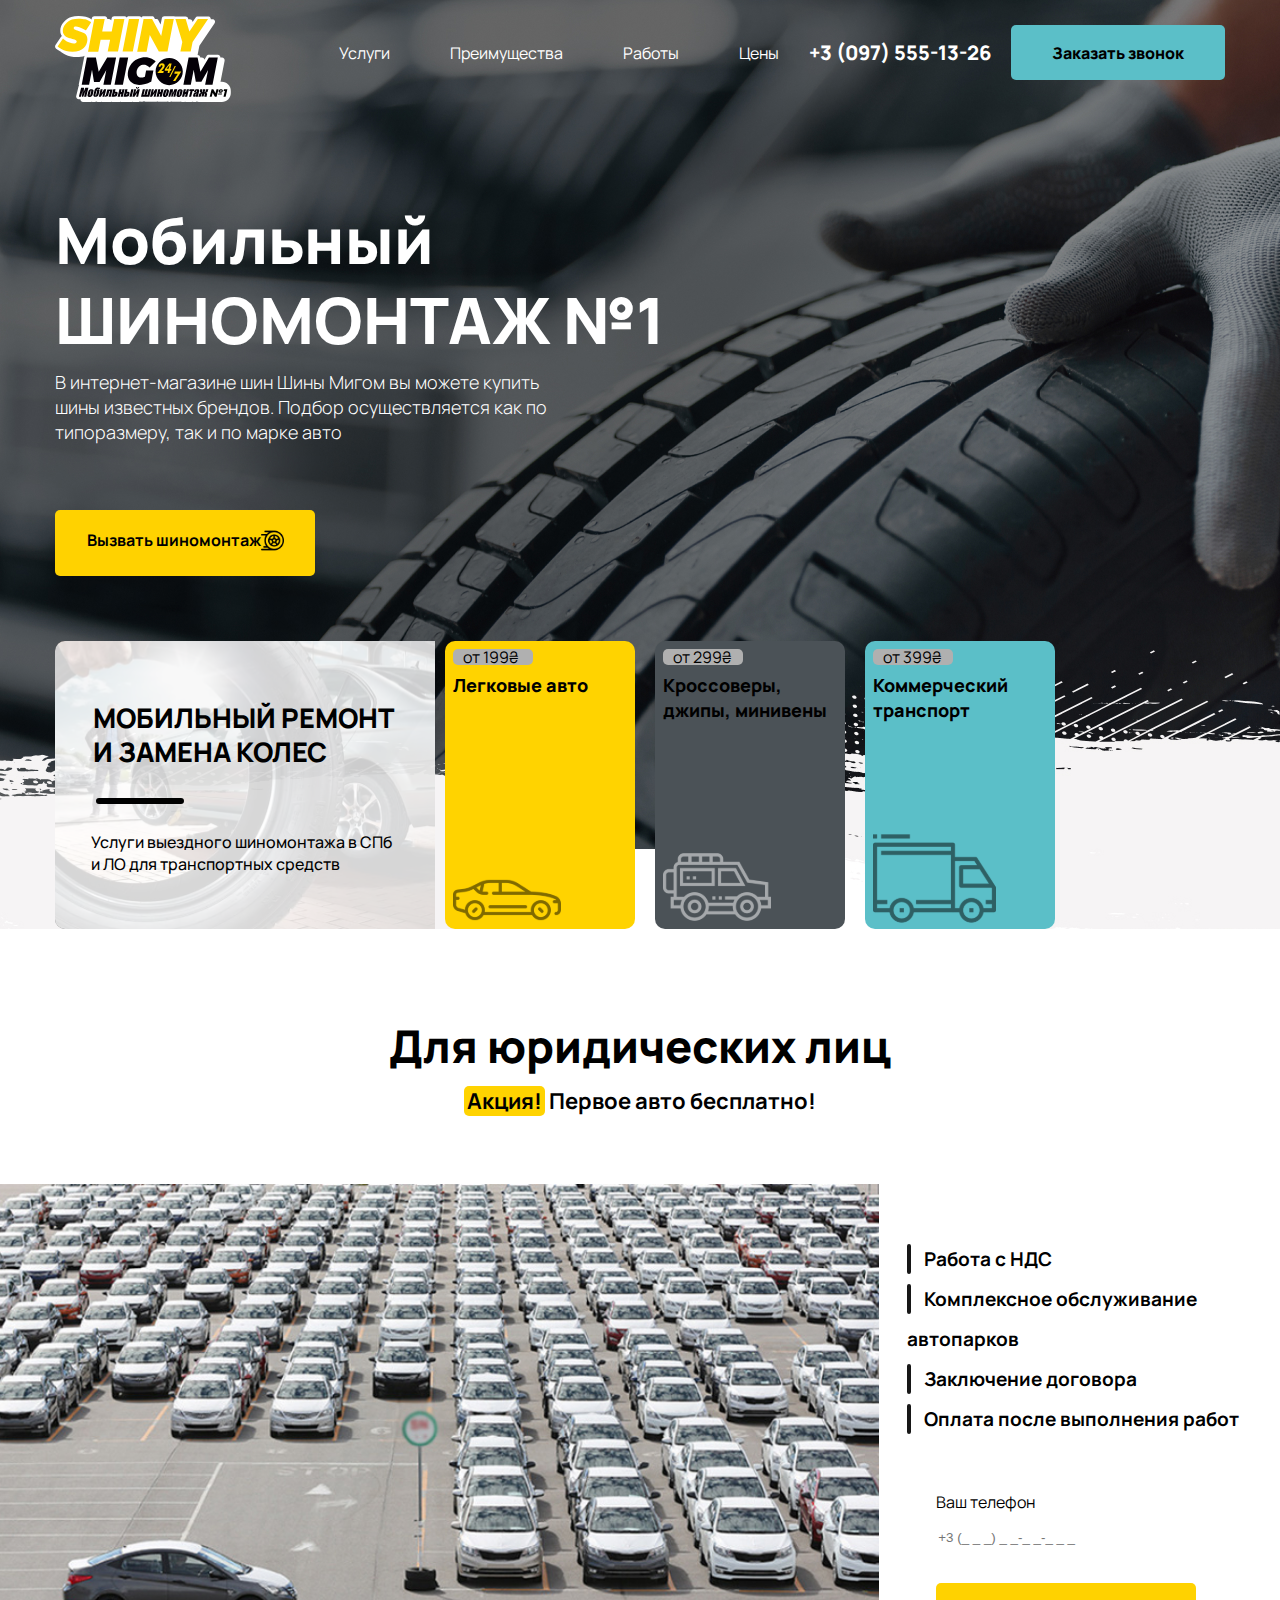
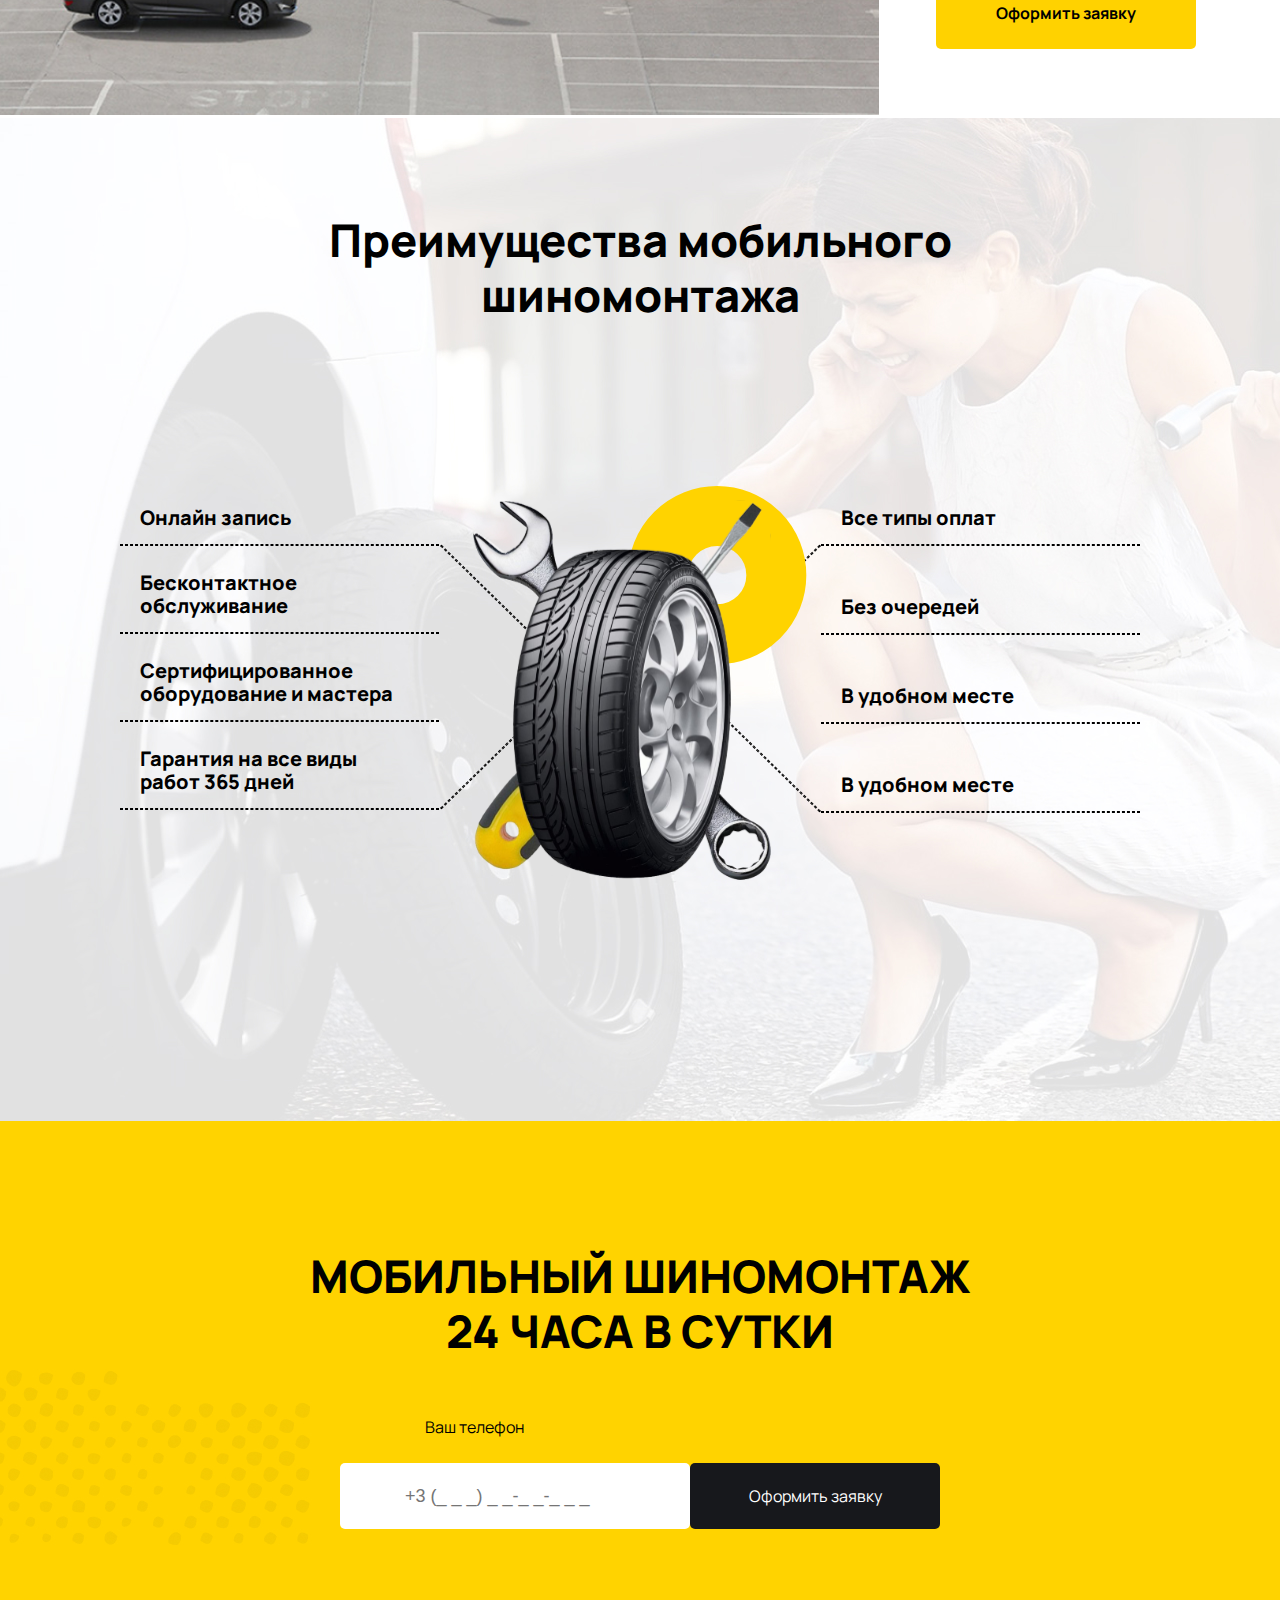
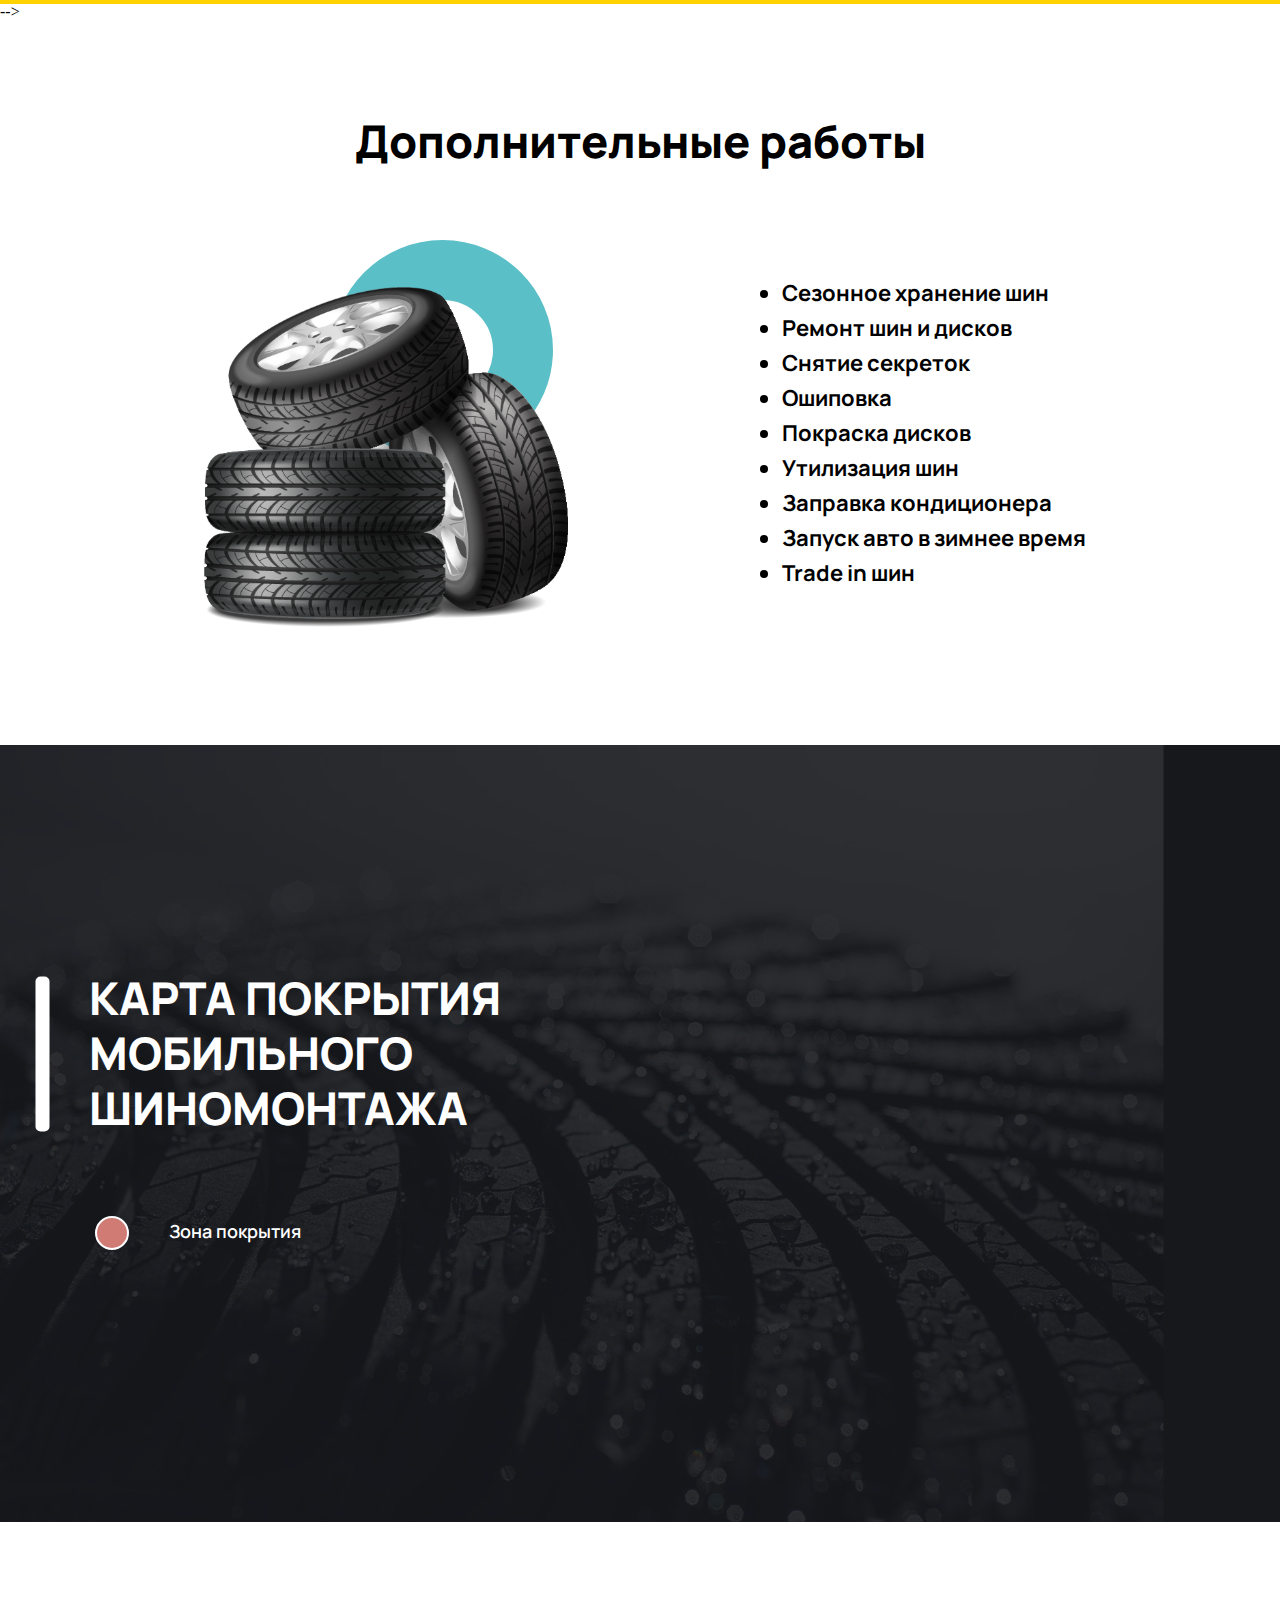
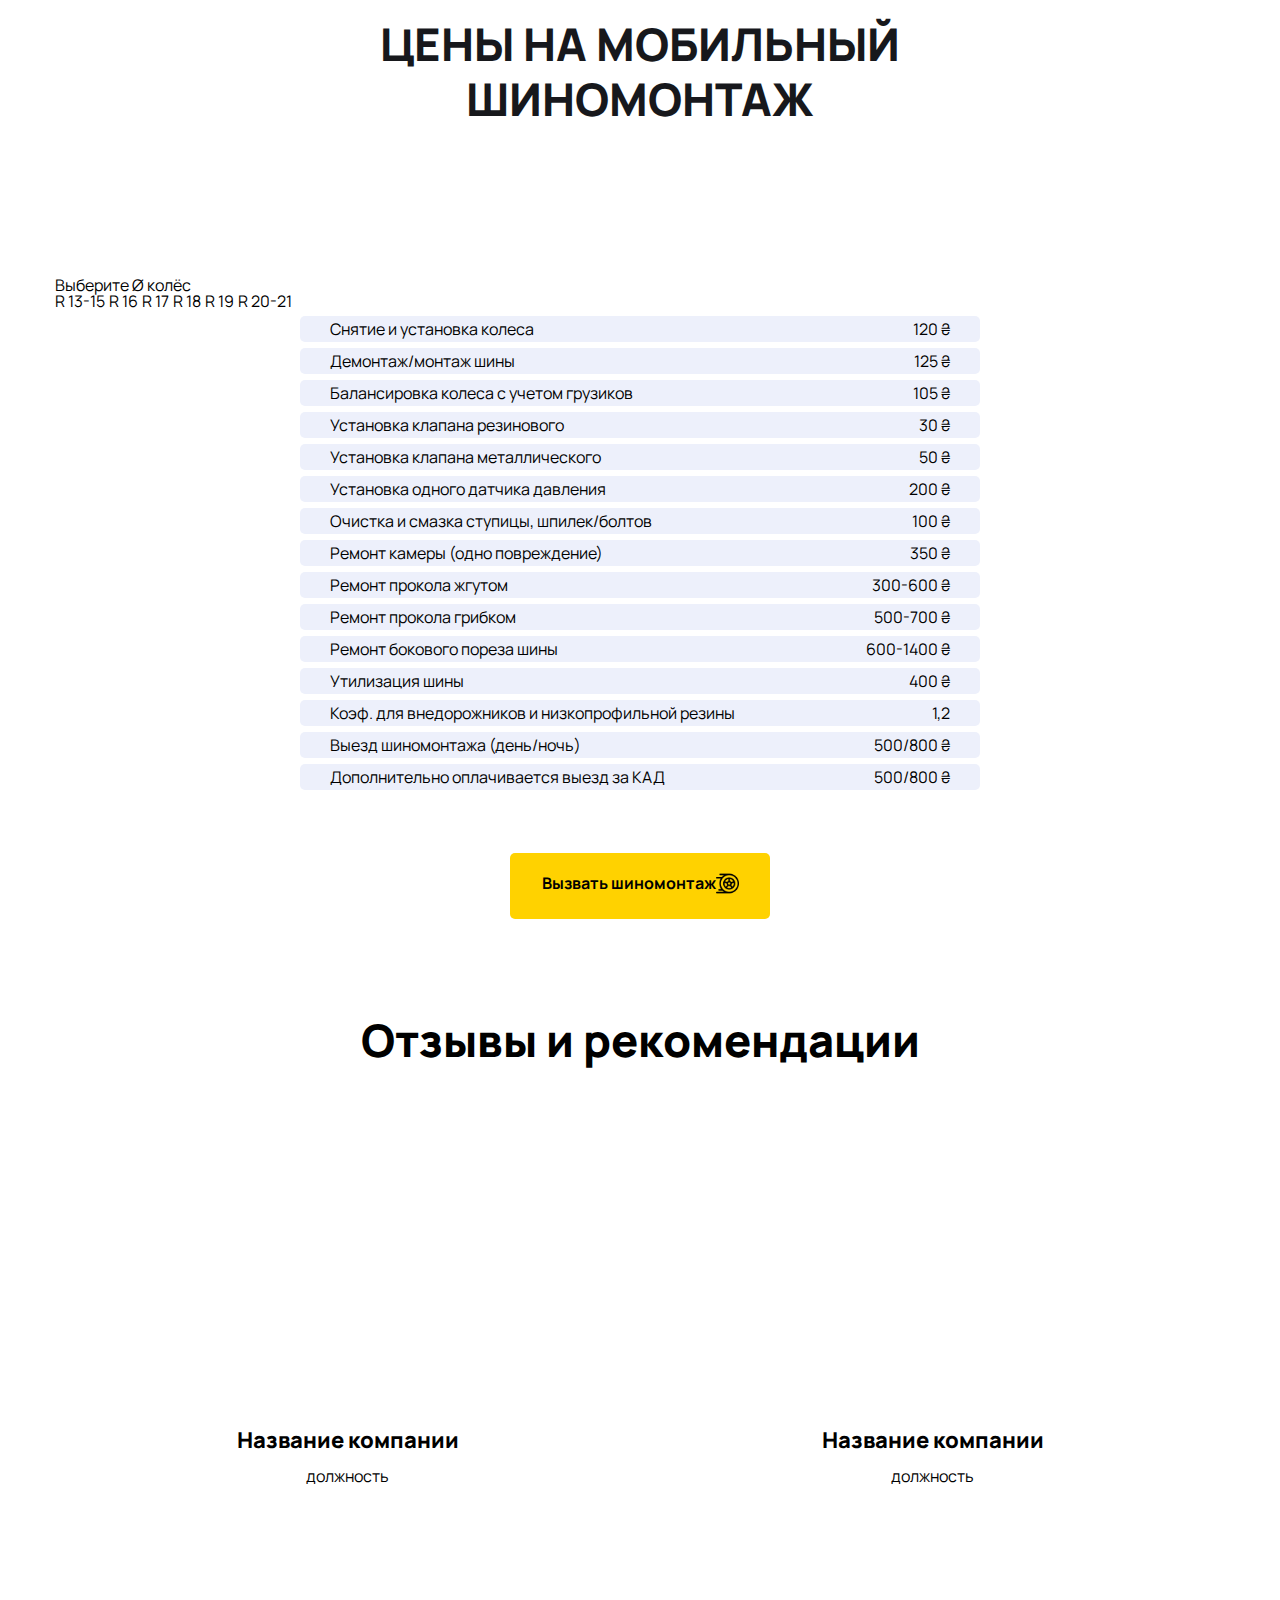
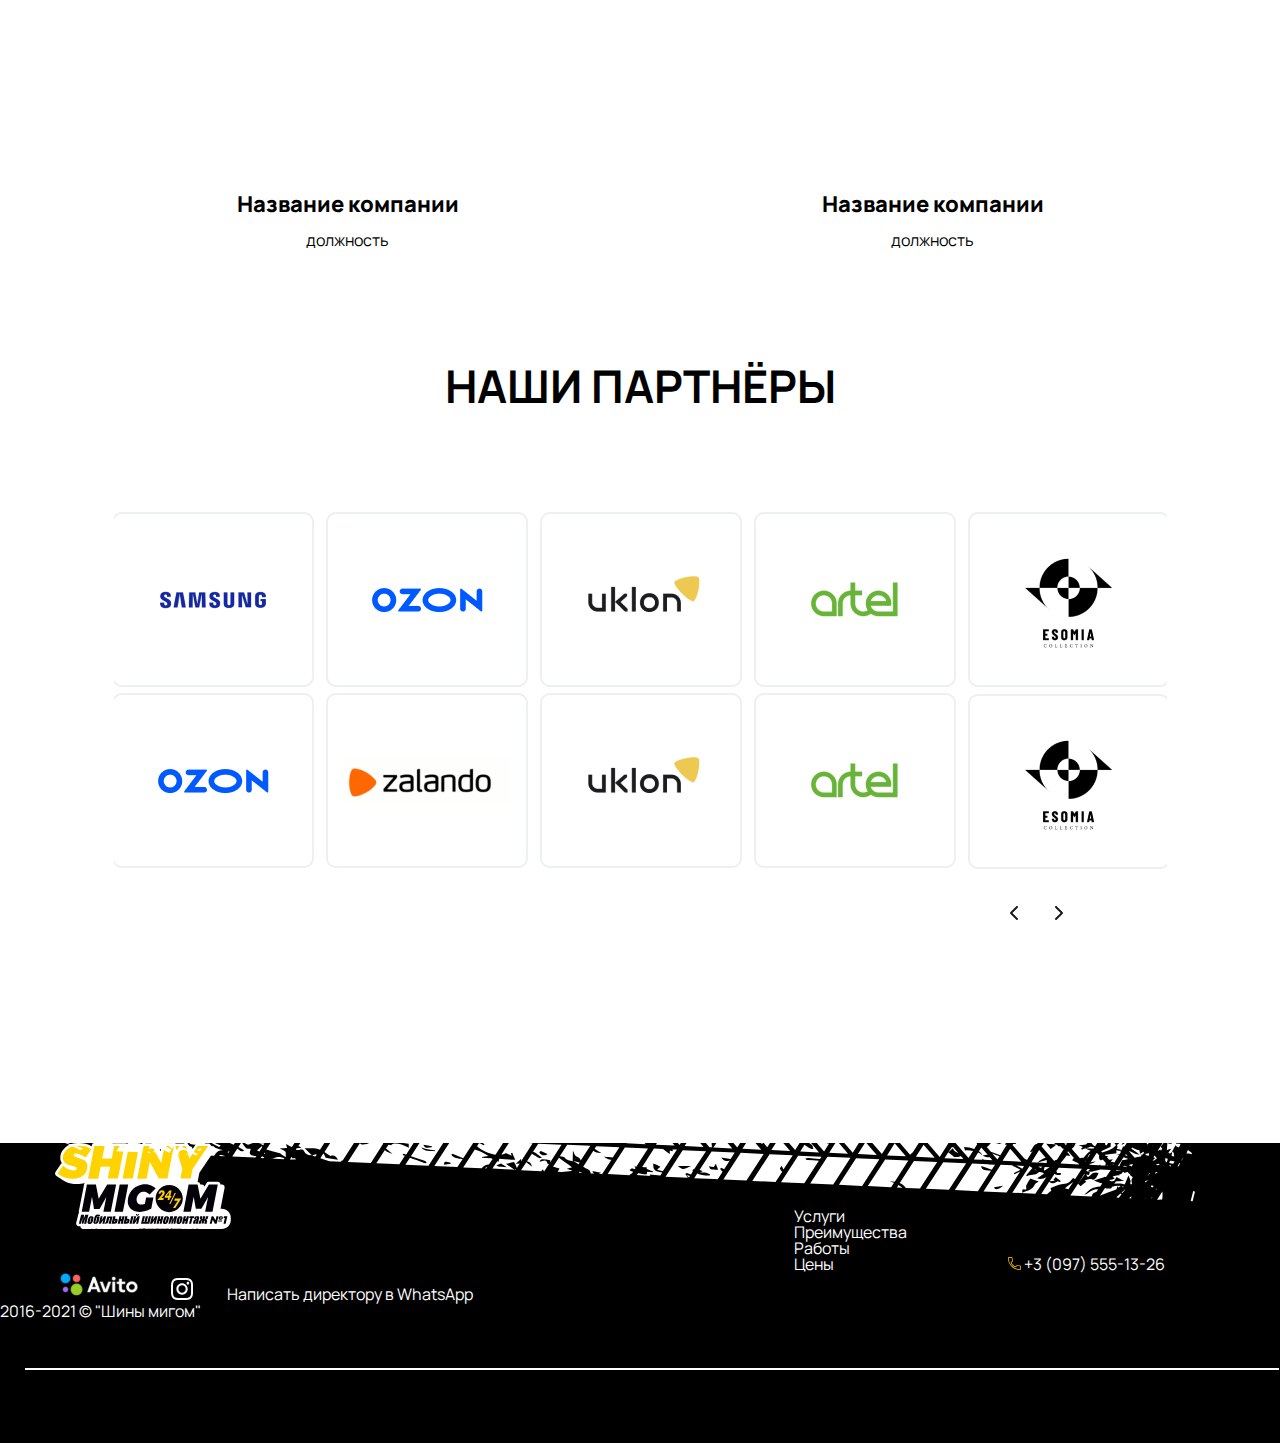
==== index.html @ b494c1ad "some" ====
<!DOCTYPE html>
<html lang="en">

<head>
    <meta charset="UTF-8">
    <meta http-equiv="X-UA-Compatible" content="IE=edge">
    <meta name="viewport" content="width=device-width, initial-scale=1.0">
    <title>Document</title>
    <link rel="preconnect" href="https://fonts.googleapis.com">
    <link rel="preconnect" href="https://fonts.gstatic.com" crossorigin>
    <link href="https://fonts.googleapis.com/css2?family=Manrope:wght@300;700;800&display=swap" rel="stylesheet">
    <link rel="stylesheet" href="css/reset.css">
    <link rel="stylesheet" href="css/slick.css">
    <link rel="stylesheet" href="css/jquery.fancybox.css">
    <link rel="stylesheet" href="css/style.css">
</head>

<body>

    <header class="header">
        <div class="container ">
            <div class="header__menu">
                <div class="header__inner">
                    <a href="" class="logo__img"><img src="images/logo.svg" alt=""></a>
                    <nav class="menu">
                        <div class="burger">
                        </div>
                        <div class="menu__list-link">
                            <ul class="menu__list">
                                <li class="menu__item"><a href="id-1" class="menu__link">Услуги</a></li>
                                <li class="menu__item"><a href="id-2" class="menu__link">Преимущества</a></li>
                                <li class="menu__item"><a href="id-3" class="menu__link">Работы</a></li>
                                <li class="menu__item"><a href="id-4" class="menu__link">Цены</a></li>
                            </ul>
                            <a class="header__phone" href="tel:30975551326">+3 (097) 555-13-26</a>
                            <button class="call open__popup">Заказать звонок</button>
                        </div>
                    </nav>
                </div>
            </div>
        </div>

        <div class="top">
            <div class="container">
                <div class="top__heading">
                    <div class="top__content">
                        <h1 class="top__title">Мобильный <br> ШИНОМОНТАЖ №1</h1>
                        <p class="top__text">В интернет-магазине шин Шины Мигом вы можете купить шины известных брендов. Подбор осуществляется как по типоразмеру, так и по марке авто</p>
                        <button class="top__call open__popup">
                            <p class="top__call-text">Вызвать шиномонтаж</p> <img class="top__call-img"
                                src="images/whell.svg" alt="">
                        </button>
                    </div>
                </div>
                <div class="top__bottom">
                    <div class="top__items">
                        <div class="top__repair">
                            <h1 class="top__repair-big-text">
                                МОБИЛЬНЫЙ РЕМОНТ И ЗАМЕНА КОЛЕС
                            </h1>
                            <p class="top__repair-border"></p>
                            <p class="top__repair-text">Услуги выездного шиномонтажа в СПб и ЛО для транспортных средств
                            </p>
                        </div>
                        <div class="top__item sedan">
                            <p class="top__item-price">от 199₴</p>
                            <p class="top__item-text">Легковые авто</p>
                            <img src="images/sedan.svg" alt="" class="top__item-img sedan__img">
                        </div>
                        <div class="top__item jeep">
                            <p class="top__item-price">от 299₴</p>
                            <p class="top__item-text">Кроссоверы, джипы, минивены</p>
                            <img src="images/jeep.svg" alt="" class="top__item-img jeep__img">
                        </div>
                        <div class="top__item">
                            <p class="top__item-price">от 399₴</p>
                            <p class="top__item-text">Коммерческий транспорт</p>
                            <img src="images/truck.svg" alt="" class="top__item-img">
                        </div>
                    </div>
                </div>
            </div>
        </div>
    </header>

    <section class="entities">
        <div class="entities__title">
            <h2 class="entities__title-item">Для юридических лиц</h2>
            <p class="entities__title-text"><span class="entities__yellow-text">Акция!</span> Первое авто бесплатно!
            </p>
        </div>
        <div class="entities__inner">
            <div class="entities__inner-images">
                <img class="entities__inner-img" src="images/cars.jpg" alt="">
            </div>
            <div class="entities__inner-item">
                <ul class="entities__inner-list">
                    <li class="entities__inner-list-text"><span class="entities__inner-dicor"></span>Работа с НДС</li>
                    <li class="entities__inner-list-text"><span class="entities__inner-dicor"></span>Комплексное обслуживание автопарков</li>
                    <li class="entities__inner-list-text"><span class="entities__inner-dicor"></span>Заключение договора
                    </li>
                    <li class="entities__inner-list-text"><span class="entities__inner-dicor"></span>Оплата после выполнения работ</li>
                </ul>
                <div class="entities__inner-send-phone">
                    <p class="entities__inner-text">Ваш телефон</p>
                    <input id="phone" type="tel" name="phone" placeholder="+3 (_ _ _) _ _-_ _-_ _ _">
                </div>
                <button class="top__call send open__popup">
                    <p class="top__call-text">Оформить заявку</p>
                </button>
            </div>
        </div>
    </section>

    <section class="benefits">
        <div class="container">
            <div class="benefits__inner">
                <h1 class="benefits__title">Преимущества мобильного <br> шиномонтажа</h1>
                <div class="benefits__list">
                    <ul class="benefits__list-item">
                        <li class="benefits__list-text-left">Онлайн запись
                            <p class="benefits__line"></p>
                        </li>
                        <p class="line__45deg"></p>
                        <li class="benefits__list-text-left">Бесконтактное <br> обслуживание
                            <p class="benefits__line">
                            </p>
                        </li>
                        <li class="benefits__list-text-left">Сертифицированное <br> оборудование и мастера
                            <p class="benefits__line"></p>
                        </li>
                        <li class="benefits__list-text-left">Гарантия на все виды <br> работ 365 дней
                            <p class="benefits__line"></p>
                        </li>
                        <p class="line__-45deg"></p>
                    </ul>
                    <div class="benefits__images">
                        <img class="benefits__img" src="images/keys.svg" alt="">
                    </div>
                    <ul class="benefits__list-items">
                        <li class="benefits__list-text">Все типы оплат
                            <p class="benefits__line"></p>
                        </li>
                        <p class="line__-45deg-ridth"></p>
                        <li class="benefits__list-text">Без очередей
                            <p class="benefits__line"></p>
                        </li>
                        <li class="benefits__list-text"> В удобном месте
                            <p class="benefits__line"></p>
                        </li>
                        <p class="line__45deg-ridth"></p>
                        <li class="benefits__list-text">В удобном месте
                            <p class="benefits__line"></p>
                        </li>
                    </ul>
                </div>
            </div>
        </div>
    </section>


    <section class="call__24hr">
        <div class="container">
            <div class="call__24hr-inner">
                <h1 class="call__24hr-title">
                    МОБИЛЬНЫЙ ШИНОМОНТАЖ <br> 24 ЧАСА В СУТКИ
                </h1>
                <div class="call__24hr-button">
                    <div class="call__24hr-phone">
                        <p class="call__24hr-text">Ваш телефон</p>
                        <input id="phone" class="phone" type="tel" name="phone" placeholder="+3 (_ _ _) _ _-_ _-_ _ _">
                    </div>
                    <button class="call__24hr-send open__popup">Оформить заявку</button>
                </div>
            </div>
        </div>
    </section> -->

    <div class="popup__bg">
        <div class="popup">
            <img class="close__popup" src="images/close-popup.svg" alt="icon">
            <p class="text__popup">МОБИЛЬНЫЙ ШИНОМОНТАЖ 24 ЧАСА В СУТКИ</p>
            <p class="your__phone">Ваш телефон</p>
            <input id="phone" class="phone phone__popup" type="tel" name="phone" placeholder="  +3 (_ _ _) _ _-_ _-_ _ _">
            <button class="call__popup close__popup">Оформить заявку</button>
        </div>
    </div>
    <section class="additionally">
        <div class="container">
            <h1 class="additionally__title">Дополнительные работы</h1>
            <div class="additionally__inner">
                <img class="additionally__img" src="images/additionally.svg" alt="">
                <ul class="additionally__list">
                    <li class="additionally__text">Сезонное хранение шин</li>
                    <li class="additionally__text">Ремонт шин и дисков</li>
                    <li class="additionally__text">Снятие секреток</li>
                    <li class="additionally__text">Ошиповка</li>
                    <li class="additionally__text">Покраска дисков</li>
                    <li class="additionally__text">Утилизация шин</li>
                    <li class="additionally__text">Заправка кондиционера</li>
                    <li class="additionally__text">Запуск авто в зимнее время</li>
                    <li class="additionally__text">Trade in шин</li>
                </ul>
            </div>
        </div>
    </section>

    <section class="map">
        <div class="container">
            <div class="map__inner">
                <div class="map__items">
                    <div class="map__item">
                        <p class="map__line"></p>
                        <h1 class="map__title">
                            Карта покрытия <br> мобильного <br> шиномонтажа
                        </h1>
                    </div>
                    <div class="map__point-text">
                        <p class="map__point"></p>
                        <p class="map__text">Зона покрытия</p>
                    </div>
                </div>
                <div class="footer__map">
                    <iframe src="https://www.google.com/maps/embed?pb=!1m18!1m12!1m3!1d175856.30456332944!2d30.557285573164474!3d46.47336544997307!2m3!1f0!2f0!3f0!3m2!1i1024!2i768!4f13.1!3m3!1m2!1s0x40c6318a0b864c43%3A0x129f8fe28cf2176c!2z0J7QtNC10YHRgdCwLCDQntC00LXRgdGB0LrQsNGPINC-0LHQu9Cw0YHRgtGMLCDQo9C60YDQsNC40L3QsCwgNjUwMDA!5e0!3m2!1sru!2spl!4v1652307194628!5m2!1sru!2spl"
                        width="800" height="777"></iframe>
                </div>
            </div>
        </div>
    </section>

    <section class="price">
        <div class="container">
            <h1 class="price__title">ЦЕНЫ НА МОБИЛЬНЫЙ <br> ШИНОМОНТАЖ</h1>
            <div class="price__all">
                <p class="price__roll-text">Выберите Ø колёс</p>
                <div class="tabs-wrapper">
                    <div class="tabs mobile-overflow">
                        <a class="tab tab--active" href='#tab-1'>R 13-15</a>
                        <a class="tab" href='#tab-2'>R 16</a>
                        <a class="tab" href='#tab-3'>R 17</a>
                        <a class="tab" href='#tab-4'>R 18</a>
                        <a class="tab" href='#tab-5'>R 19</a>
                        <a class="tab" href='#tab-6'>R 20-21</a>
                    </div>
                </div>
                <div class="tabs-container">
                    <div class="tabs-content tabs-content--active" id='tab-1'>
                        <p class="price__roll"></p>
                        <div class="price__content">
                            <p class="rice__text">Снятие и установка колеса</p>
                            <p class="price__number">120 ₴</p>
                        </div>
                        <div class="price__content">
                            <p class="rice__text">Демонтаж/монтаж шины</p>
                            <p class="price__number">125 ₴</p>
                        </div>
                        <div class="price__content">
                            <p class="rice__text">Балансировка колеса с учетом грузиков</p>
                            <p class="price__number">105 ₴</p>
                        </div>
                        <div class="price__content">
                            <p class="rice__text">Установка клапана резинового</p>
                            <p class="price__number">30 ₴</p>
                        </div>
                        <div class="price__content">
                            <p class="rice__text">Установка клапана металлического</p>
                            <p class="price__number">50 ₴</p>
                        </div>
                        <div class="price__content">
                            <p class="rice__text">Установка одного датчика давления</p>
                            <p class="price__number">200 ₴</p>
                        </div>
                        <div class="price__content">
                            <p class="rice__text">Очистка и смазка ступицы, шпилек/болтов</p>
                            <p class="price__number">100 ₴</p>
                        </div>
                        <div class="price__content">
                            <p class="rice__text">Ремонт камеры (одно повреждение)</p>
                            <p class="price__number">350 ₴</p>
                        </div>
                        <div class="price__content">
                            <p class="rice__text">Ремонт прокола жгутом</p>
                            <p class="price__number">300-600 ₴</p>
                        </div>
                        <div class="price__content">
                            <p class="rice__text">Ремонт прокола грибком</p>
                            <p class="price__number">500-700 ₴</p>
                        </div>
                        <div class="price__content">
                            <p class="rice__text">Ремонт бокового пореза шины</p>
                            <p class="price__number">600-1400 ₴</p>
                        </div>
                        <div class="price__content">
                            <p class="rice__text">Утилизация шины</p>
                            <p class="price__number">400 ₴</p>
                        </div>
                        <div class="price__content">
                            <p class="rice__text">Коэф. для внедорожников и низкопрофильной резины</p>
                            <p class="price__number">1,2</p>
                        </div>
                        <div class="price__content">
                            <p class="rice__text">Выезд шиномонтажа (день/ночь)</p>
                            <p class="price__number">500/800 ₴</p>
                        </div>
                        <div class="price__content">
                            <p class="rice__text">Дополнительно оплачивается выезд за КАД</p>
                            <p class="price__number">500/800 ₴</p>
                        </div>
                    </div>
                    <div class="tabs-content" id='tab-2'>
                        <div class="price__content">
                            <p class="rice__text">Снятие и установка колеса</p>
                            <p class="price__number">140 ₴</p>
                        </div>
                        <div class="price__content">
                            <p class="rice__text">Демонтаж/монтаж шины</p>
                            <p class="price__number">145 ₴</p>
                        </div>
                        <div class="price__content">
                            <p class="rice__text">Балансировка колеса с учетом грузиков</p>
                            <p class="price__number">125 ₴</p>
                        </div>
                        <div class="price__content">
                            <p class="rice__text">Установка клапана резинового</p>
                            <p class="price__number">40 ₴</p>
                        </div>
                        <div class="price__content">
                            <p class="rice__text">Установка клапана металлического</p>
                            <p class="price__number">50 ₴</p>
                        </div>
                        <div class="price__content">
                            <p class="rice__text">Установка одного датчика давления</p>
                            <p class="price__number">230 ₴</p>
                        </div>
                        <div class="price__content">
                            <p class="rice__text">Очистка и смазка ступицы, шпилек/болтов</p>
                            <p class="price__number">115 ₴</p>
                        </div>
                        <div class="price__content">
                            <p class="rice__text">Ремонт камеры (одно повреждение)</p>
                            <p class="price__number">360 ₴</p>
                        </div>
                        <div class="price__content">
                            <p class="rice__text">Ремонт прокола жгутом</p>
                            <p class="price__number">320-560 ₴</p>
                        </div>
                        <div class="price__content">
                            <p class="rice__text">Ремонт прокола грибком</p>
                            <p class="price__number">430-730 ₴</p>
                        </div>
                        <div class="price__content">
                            <p class="rice__text">Ремонт бокового пореза шины</p>
                            <p class="price__number">630-1430 ₴</p>
                        </div>
                        <div class="price__content">
                            <p class="rice__text">Утилизация шины</p>
                            <p class="price__number">440 ₴</p>
                        </div>
                        <div class="price__content">
                            <p class="rice__text">Коэф. для внедорожников и низкопрофильной резины</p>
                            <p class="price__number">1,2</p>
                        </div>
                        <div class="price__content">
                            <p class="rice__text">Выезд шиномонтажа (день/ночь)</p>
                            <p class="price__number">520/812 ₴</p>
                        </div>
                        <div class="price__content">
                            <p class="rice__text">Дополнительно оплачивается выезд за КАД</p>
                            <p class="price__number">520/812 ₴</p>
                        </div>
                    </div>
                    <div class="tabs-content" id='tab-3'>
                        <div class="price__content">
                            <p class="rice__text">Снятие и установка колеса</p>
                            <p class="price__number">160 ₴</p>
                        </div>
                        <div class="price__content">
                            <p class="rice__text">Демонтаж/монтаж шины</p>
                            <p class="price__number">165 ₴</p>
                        </div>
                        <div class="price__content">
                            <p class="rice__text">Балансировка колеса с учетом грузиков</p>
                            <p class="price__number">155 ₴</p>
                        </div>
                        <div class="price__content">
                            <p class="rice__text">Установка клапана резинового</p>
                            <p class="price__number">60 ₴</p>
                        </div>
                        <div class="price__content">
                            <p class="rice__text">Установка клапана металлического</p>
                            <p class="price__number">90 ₴</p>
                        </div>
                        <div class="price__content">
                            <p class="rice__text">Установка одного датчика давления</p>
                            <p class="price__number">250 ₴</p>
                        </div>
                        <div class="price__content">
                            <p class="rice__text">Очистка и смазка ступицы, шпилек/болтов</p>
                            <p class="price__number">150 ₴</p>
                        </div>
                        <div class="price__content">
                            <p class="rice__text">Ремонт камеры (одно повреждение)</p>
                            <p class="price__number">390 ₴</p>
                        </div>
                        <div class="price__content">
                            <p class="rice__text">Ремонт прокола жгутом</p>
                            <p class="price__number">340-640 ₴</p>
                        </div>
                        <div class="price__content">
                            <p class="rice__text">Ремонт прокола грибком</p>
                            <p class="price__number">540-740 ₴</p>
                        </div>
                        <div class="price__content">
                            <p class="rice__text">Ремонт бокового пореза шины</p>
                            <p class="price__number">640-1440 ₴</p>
                        </div>
                        <div class="price__content">
                            <p class="rice__text">Утилизация шины</p>
                            <p class="price__number">440 ₴</p>
                        </div>
                        <div class="price__content">
                            <p class="rice__text">Коэф. для внедорожников и низкопрофильной резины</p>
                            <p class="price__number">1,2</p>
                        </div>
                        <div class="price__content">
                            <p class="rice__text">Выезд шиномонтажа (день/ночь)</p>
                            <p class="price__number">540/840 ₴</p>
                        </div>
                        <div class="price__content">
                            <p class="rice__text">Дополнительно оплачивается выезд за КАД</p>
                            <p class="price__number">540/840 ₴</p>
                        </div>
                    </div>
                    <div class="tabs-content" id='tab-4'>
                        <div class="price__content">
                            <p class="rice__text">Снятие и установка колеса</p>
                            <p class="price__number">180 ₴</p>
                        </div>
                        <div class="price__content">
                            <p class="rice__text">Демонтаж/монтаж шины</p>
                            <p class="price__number">185 ₴</p>
                        </div>
                        <div class="price__content">
                            <p class="rice__text">Балансировка колеса с учетом грузиков</p>
                            <p class="price__number">185 ₴</p>
                        </div>
                        <div class="price__content">
                            <p class="rice__text">Установка клапана резинового</p>
                            <p class="price__number">80 ₴</p>
                        </div>
                        <div class="price__content">
                            <p class="rice__text">Установка клапана металлического</p>
                            <p class="price__number">100 ₴</p>
                        </div>
                        <div class="price__content">
                            <p class="rice__text">Установка одного датчика давления</p>
                            <p class="price__number">270 ₴</p>
                        </div>
                        <div class="price__content">
                            <p class="rice__text">Очистка и смазка ступицы, шпилек/болтов</p>
                            <p class="price__number">170 ₴</p>
                        </div>
                        <div class="price__content">
                            <p class="rice__text">Ремонт камеры (одно повреждение)</p>
                            <p class="price__number">400 ₴</p>
                        </div>
                        <div class="price__content">
                            <p class="rice__text">Ремонт прокола жгутом</p>
                            <p class="price__number">370-670 ₴</p>
                        </div>
                        <div class="price__content">
                            <p class="rice__text">Ремонт прокола грибком</p>
                            <p class="price__number">570-770 ₴</p>
                        </div>
                        <div class="price__content">
                            <p class="rice__text">Ремонт бокового пореза шины</p>
                            <p class="price__number">670-1470 ₴</p>
                        </div>
                        <div class="price__content">
                            <p class="rice__text">Утилизация шины</p>
                            <p class="price__number">470 ₴</p>
                        </div>
                        <div class="price__content">
                            <p class="rice__text">Коэф. для внедорожников и низкопрофильной резины</p>
                            <p class="price__number">1,2</p>
                        </div>
                        <div class="price__content">
                            <p class="rice__text">Выезд шиномонтажа (день/ночь)</p>
                            <p class="price__number">570/870 ₴</p>
                        </div>
                        <div class="price__content">
                            <p class="rice__text">Дополнительно оплачивается выезд за КАД</p>
                            <p class="price__number">570/870 ₴</p>
                        </div>
                    </div>
                    <div class="tabs-content" id='tab-5'>
                        <div class="price__content">
                            <p class="rice__text">Снятие и установка колеса</p>
                            <p class="price__number">200 ₴</p>
                        </div>
                        <div class="price__content">
                            <p class="rice__text">Демонтаж/монтаж шины</p>
                            <p class="price__number">225 ₴</p>
                        </div>
                        <div class="price__content">
                            <p class="rice__text">Балансировка колеса с учетом грузиков</p>
                            <p class="price__number">205 ₴</p>
                        </div>
                        <div class="price__content">
                            <p class="rice__text">Установка клапана резинового</p>
                            <p class="price__number">100 ₴</p>
                        </div>
                        <div class="price__content">
                            <p class="rice__text">Установка клапана металлического</p>
                            <p class="price__number">110 ₴</p>
                        </div>
                        <div class="price__content">
                            <p class="rice__text">Установка одного датчика давления</p>
                            <p class="price__number">300 ₴</p>
                        </div>
                        <div class="price__content">
                            <p class="rice__text">Очистка и смазка ступицы, шпилек/болтов</p>
                            <p class="price__number">190 ₴</p>
                        </div>
                        <div class="price__content">
                            <p class="rice__text">Ремонт камеры (одно повреждение)</p>
                            <p class="price__number">250 ₴</p>
                        </div>
                        <div class="price__content">
                            <p class="rice__text">Ремонт прокола жгутом</p>
                            <p class="price__number">390-690 ₴</p>
                        </div>
                        <div class="price__content">
                            <p class="rice__text">Ремонт прокола грибком</p>
                            <p class="price__number">590-790 ₴</p>
                        </div>
                        <div class="price__content">
                            <p class="rice__text">Ремонт бокового пореза шины</p>
                            <p class="price__number">690-1490 ₴</p>
                        </div>
                        <div class="price__content">
                            <p class="rice__text">Утилизация шины</p>
                            <p class="price__number">500 ₴</p>
                        </div>
                        <div class="price__content">
                            <p class="rice__text">Коэф. для внедорожников и низкопрофильной резины</p>
                            <p class="price__number">1,2</p>
                        </div>
                        <div class="price__content">
                            <p class="rice__text">Выезд шиномонтажа (день/ночь)</p>
                            <p class="price__number">590/890 ₴</p>
                        </div>
                        <div class="price__content">
                            <p class="rice__text">Дополнительно оплачивается выезд за КАД</p>
                            <p class="price__number">590/890 ₴</p>
                        </div>
                    </div>
                    <div class="tabs-content" id='tab-6'>
                        <div class="price__content">
                            <p class="rice__text">Снятие и установка колеса</p>
                            <p class="price__number">230 ₴</p>
                        </div>
                        <div class="price__content">
                            <p class="rice__text">Демонтаж/монтаж шины</p>
                            <p class="price__number">235 ₴</p>
                        </div>
                        <div class="price__content">
                            <p class="rice__text">Балансировка колеса с учетом грузиков</p>
                            <p class="price__number">235 ₴</p>
                        </div>
                        <div class="price__content">
                            <p class="rice__text">Установка клапана резинового</p>
                            <p class="price__number">130 ₴</p>
                        </div>
                        <div class="price__content">
                            <p class="rice__text">Установка клапана металлического</p>
                            <p class="price__number">150 ₴</p>
                        </div>
                        <div class="price__content">
                            <p class="rice__text">Установка одного датчика давления</p>
                            <p class="price__number">300 ₴</p>
                        </div>
                        <div class="price__content">
                            <p class="rice__text">Очистка и смазка ступицы, шпилек/болтов</p>
                            <p class="price__number">210 ₴</p>
                        </div>
                        <div class="price__content">
                            <p class="rice__text">Ремонт камеры (одно повреждение)</p>
                            <p class="price__number">450 ₴</p>
                        </div>
                        <div class="price__content">
                            <p class="rice__text">Ремонт прокола жгутом</p>
                            <p class="price__number">400-700 ₴</p>
                        </div>
                        <div class="price__content">
                            <p class="rice__text">Ремонт прокола грибком</p>
                            <p class="price__number">600-800 ₴</p>
                        </div>
                        <div class="price__content">
                            <p class="rice__text">Ремонт бокового пореза шины</p>
                            <p class="price__number">700-1500 ₴</p>
                        </div>
                        <div class="price__content">
                            <p class="rice__text">Утилизация шины</p>
                            <p class="price__number">510 ₴</p>
                        </div>
                        <div class="price__content">
                            <p class="rice__text">Коэф. для внедорожников и низкопрофильной резины</p>
                            <p class="price__number">1,2</p>
                        </div>
                        <div class="price__content">
                            <p class="rice__text">Выезд шиномонтажа (день/ночь)</p>
                            <p class="price__number">600/900 ₴</p>
                        </div>
                        <div class="price__content">
                            <p class="rice__text">Дополнительно оплачивается выезд за КАД</p>
                            <p class="price__number">600/900 ₴</p>
                        </div>
                    </div>
                </div>
                <button class="top__call price__button open__popup">
                    <p class="top__call-text">Вызвать шиномонтаж</p> <img class="top__call-img" src="images/whell.svg"
                        alt="">
                </button>
            </div>
        </div>
    </section>

    <section class="reviews">
        <div class="container">
            <h1 class="reviews__title">
                Отзывы и рекомендации
            </h1>
            <div class="reviews__list">
                <div class="reviews__commit">
                    <iframe class="iframe" width="520" height="255" src="https://www.youtube.com/embed/YiJgsdzA36w" title="YouTube video player" frameborder="0" allow="accelerometer; autoplay; clipboard-write; encrypted-media; gyroscope; picture-in-picture" allowfullscreen></iframe>
                    <p class="iframe__text">Название компании</p>
                    <p class="position">должность</p>
                </div>
                <div class="reviews__commit">
                    <iframe class="iframe" width="520" height="255" src="https://www.youtube.com/embed/69yC18kT-Eo" title="YouTube video player" frameborder="0" allow="accelerometer; autoplay; clipboard-write; encrypted-media; gyroscope; picture-in-picture" allowfullscreen></iframe>
                    <p class="iframe__text">Название компании</p>
                    <p class="position">должность</p>
                </div>
                <div class="reviews__commit">
                    <iframe class="iframe" width="520" height="255" src="https://www.youtube.com/embed/w7LA6CmesNo" title="YouTube video player" frameborder="0" allow="accelerometer; autoplay; clipboard-write; encrypted-media; gyroscope; picture-in-picture" allowfullscreen></iframe>
                    <p class="iframe__text">Название компании</p>
                    <p class="position">должность</p>
                </div>
                <div class="reviews__commit">
                    <iframe class="iframe" width="520" height="255" src="https://www.youtube.com/embed/-s7iIJ5dszo" title="YouTube video player" frameborder="0" allow="accelerometer; autoplay; clipboard-write; encrypted-media; gyroscope; picture-in-picture" allowfullscreen></iframe>
                    <p class="iframe__text">Название компании</p>
                    <p class="position">должность</p>
                </div>
            </div>
        </div>
    </section>

    <section class="partners">
        <div class="container">
            <h1 class="partners__title">НАШИ ПАРТНЁРЫ</h1>
            <div class="slider__partners">
                <ul class="slider__wrapper">
                    <li class="slide"><img class="img__slider" src="images/ozon.jpg" alt="">
                        <img class="img__slider" src="images/ozon.jpg" alt="">
                    </li>
                    <li class="slide"><img class="img__slider" src="images/artel.jpg" alt="">
                        <img class="img__slider" src="images/artel.jpg" alt="">
                    </li>
                    <li class="slide"><img class="img__slider" src="images/esomia.jpg" alt="">
                        <img class="img__slider" src="images/esomia.jpg" alt="">
                    </li>
                    <li class="slide"><img class="img__slider" src="images/samsung.jpg" alt="">
                        <img class="img__slider" src="images/samsung.jpg" alt="">
                    </li>
                    <li class="slide"><img class="img__slider" src="images/uklon.jpg" alt="">
                        <img class="img__slider" src="images/uklon.jpg" alt="">
                    </li>
                    <li class="slide"><img class="img__slider" src="images/zalando.jpg" alt="">
                        <img class="img__slider" src="images/zalando.jpg" alt="">
                    </li>
                    <li class="slide"><img class="img__slider" src="images/ozon.jpg" alt="">
                        <img class="img__slider" src="images/ozon.jpg" alt="">
                    </li>
                    <li class="slide"><img class="img__slider" src="images/artel.jpg" alt="">
                        <img class="img__slider" src="images/esomia.jpg" alt="">
                    </li>
                    <li class="slide"><img class="img__slider" src="images/esomia.jpg" alt="">
                        <img class="img__slider" src="images/samsung.jpg" alt="">
                    </li>
                    <li class="slide"><img class="img__slider" src="images/samsung.jpg" alt="">
                        <img class="img__slider" src="images/uklon.jpg" alt="">
                    </li>
                    <li class="slide"><img class="img__slider" src="images/uklon.jpg" alt="">
                        <img class="img__slider" src="images/ozon.jpg" alt="">
                    </li>
                    <li class="slide"><img class="img__slider" src="images/zalando.jpg" alt="">
                        <img class="img__slider" src="images/artel.jpg" alt="">
                    </li>
                    <li class="slide"><img class="img__slider" src="images/ozon.jpg" alt="">
                        <img class="img__slider" src="images/esomia.jpg" alt="">
                    </li>
                    <li class="slide"><img class="img__slider" src="images/esomia.jpg" alt="">
                        <img class="img__slider" src="images/samsung.jpg" alt="">
                    </li>
                    <li class="slide"><img class="img__slider" src="images/samsung.jpg" alt="">
                        <img class="img__slider" src="images/uklon.jpg" alt="">
                    </li>
                    <li class="slide"><img class="img__slider" src="images/uklon.jpg" alt="">
                        <img class="img__slider" src="images/zalando.jpg" alt="">
                    </li>
                </ul>
            </div>
        </div>

    </section>

    <footer class="footer">
        <img src="images/footer.svg" alt="" class="footer__img">
        <div class="container">
            <div class="footer__content">
                <img class="footer__logo" src="images/footer__logo.svg" alt="">
                <div class="footer__inner">
                    <ul class="footer__list">
                        <li class="footer__text"><a href="#" class="footer__link">Услуги</a> </li>
                        <li class="footer__text"><a href="#" class="footer__link">Преимущества</a> </li>
                        <li class="footer__text"><a href="#" class="footer__link">Работы</a> </li>
                        <li class="footer__text"><a href="#" class="footer__link">Цены</a> </li>
                    </ul>
                    <a class="footer__phone" href="tel:30975551326"> <img src="images/footer__phone.svg" alt="" class="footer__phone-img"> +3 (097) 555-13-26</a>
                </div>
                <div class="footer__contact">
                    <a class="avito" href=""><img class="img__avito" src="images/footer__avito.svg" alt=""></a>
                    <a class="instagram" href=""><img class="img__insta" src="images/instagram.svg" alt=""></a>
                    <a class="whatsapp" href="">Написать директору в WhatsApp</a>
                </div>
            </div>
        </div>
        <p class="footer__line"></p>
        <p class="footer__and">2016-2021 © "Шины мигом"</p>

    </footer>



    <script src="https://ajax.googleapis.com/ajax/libs/jquery/3.4.1/jquery.min.js"></script>
    <script src="js/slick.min.js"></script>
    <script src="js/jquery.fancybox.min.js"></script>
    <script src="js/min.js"></script>

</body>

</html>
---- css/style.css ----
*,
*::after,
*::before {
    box-sizing: border-box;
}

a {
    color: inherit;
    text-decoration: none;
    cursor: pointer;
    font-family: Manrope;
    font-style: normal;
    font-family: "Manrope", sans-serif;
}

.price .tab {}

ul {
    list-style: none;
    font-family: Manrope;
    font-style: normal;
    font-family: "Manrope", sans-serif;
}

button {
    font: inherit;
    color: inherit;
    background-color: transparent;
    border: none;
    outline: none;
    text-decoration: none;
    cursor: pointer;
    font-family: Manrope;
    font-style: normal;
    font-family: "Manrope", sans-serif;
}

h1,
h2,
h3,
h4 {
    font-family: Manrope;
    font-style: normal;
    font-family: "Manrope", sans-serif;
}

p {
    font-style: normal;
    font-family: "Manrope", sans-serif;
}

.container {
    padding: 0 25px;
    max-width: 1220px;
    margin: 0 auto;
}

.header {
    background-image: url(../images/header-img.jpg);
    margin-bottom: 90px;
}

.header__inner {
    display: flex;
    align-items: center;
    justify-content: space-between;
    margin-bottom: 95px;
}

.menu__list-link {
    display: flex;
    align-items: center;
}

.logo__img {
    margin-top: 16px;
}

.menu__btn {
    display: none;
}

.menu__list {
    display: flex;
}

.menu__item {
    color: #fff;
    padding: 0 30px;
}

.header__phone {
    color: #ffffff;
    margin-right: 20px;
    font-weight: 800;
    font-size: 20px;
    line-height: 27px;
}

.call {
    width: 214px;
    height: 55px;
    color: #000000;
    background: #5bbfc8;
    border-radius: 5px;
    font-weight: 800;
    font-size: 16px;
    line-height: 22px;
}

.top__call {
    display: flex;
    align-items: center;
    justify-content: center;
    padding-bottom: 7px;
    width: 260px;
    height: 66px;
    color: #000000;
    background: #ffd200;
    border-radius: 5px;
    font-weight: 700;
    font-size: 16px;
    line-height: 22px;
    margin-bottom: 65px;
}

.top__title {
    color: #fff;
    font-weight: 800;
    font-size: 64px;
    line-height: 80px;
    margin-bottom: 10px;
}

.top__text {
    color: #fff;
    max-width: 530px;
    font-weight: 300;
    font-size: 18px;
    line-height: 25px;
    margin-bottom: 65px;
}

.top__call-img {
    height: 23px;
}

.top__repair {
    width: 380px;
    height: 288px;
    background-image: url(../images/top-img.svg);
}

.top__items {
    display: flex;
}

.top__repair-big-text {
    font-weight: 800;
    font-size: 27px;
    line-height: 34px;
    margin: 60px 38px 0px;
}

.top__repair-border {
    border: 3px solid #000;
    border-radius: 5px;
    width: 88px;
    margin-left: 41px;
    margin-top: 29px;
}

.top__repair-text {
    font-weight: 500;
    font-size: 16px;
    line-height: 22px;
    margin: 27px 36px;
}

.top__item {
    width: 190px;
    height: 288px;
    background: #5bbfc8;
    border-radius: 10px;
    margin: 0 10px;
}

.top__item-price {
    background: #b0b0b0;
    border-radius: 5px;
    width: 80px;
    margin: 8px;
    padding-left: 10px;
}

.top__item-text {
    font-weight: 800;
    font-size: 18px;
    line-height: 25px;
    margin: 8px;
}

.top__item-img {
    margin-top: 86px;
    padding-left: 8px;
}

.sedan {
    background: #ffd300;
}

.sedan__img {
    margin-top: 140px;
}

.jeep {
    background: #4b5257;
}

.jeep__img {
    margin-top: 102px;
}

.entities__title {
    text-align: center;
    margin-bottom: 65px;
}

.entities__title-item {
    font-weight: 800;
    font-size: 45px;
    line-height: 55px;
}

.entities__title-text {
    font-weight: bold;
    font-size: 22px;
    line-height: 35px;
    padding-top: 10px;
}

.entities__yellow-text {
    padding: 0 3px;
    background-color: #ffd300;
    border-radius: 5px;
}

.ntities__inner-images {
    width: 100%;
    background-repeat: no-repeat;
}

.entities__inner-img {
    width: 100%;
}

.entities__inner {
    display: flex;
}

.entities__inner-list {
    margin-bottom: 55px;
    margin-left: 95px;
    padding-top: 50px;
}

.entities__inner-dicor {
    border: 2px solid #171717;
    border-radius: 5px;
    transform: rotate(-90deg);
    margin-right: 13px;
}

.entities__inner-list-text {
    font-weight: bold;
    font-size: 22px;
    line-height: 45px;
}

.entities__inner-send-phone {
    margin-left: 124px;
    margin-bottom: 31px;
}

#phone {
    padding-bottom: 7px;
    padding-top: 7px;
    border: none;
    margin-top: 13px;
}

.send {
    margin-left: 124px;
}

.benefits {
    height: 1003px;
    background-repeat: no-repeat;
    background-image: url(../images/benefits.jpg);
}

.benefits__inner {
    padding: 0 10px;
    max-width: 990px;
    margin: 0 auto;
}

.benefits__title {
    padding-top: 95px;
    text-align: center;
    font-weight: 800;
    font-size: 45px;
    line-height: 55px;
}

.benefits__list {
    position: relative;
    padding-top: 163px;
}

.benefits__list-item,
.benefits__list-items {
    margin: 20px 0;
    position: absolute;
}

.benefits__list-item {
    left: -15px;
}

.benefits__list-items {
    right: -15px;
}

.benefits__list-text,
.benefits__list-text-left {
    margin-bottom: 25px;
    font-weight: 800;
    font-size: 20px;
    line-height: 23px;
}

.benefits__list-text {
    margin-bottom: 49px;
}

.denefits__img {
    width: 100%;
    height: 1000px;
    text-align: center;
    margin-left: 0;
    margin-right: 0;
}

.benefits__line {
    margin-top: 15px;
    margin-left: -20px;
    width: 319px;
    border: 1px dashed #000000;
}

.line__45deg {
    top: 41px;
    position: absolute;
    width: 245px;
    border: 1px dashed #000000;
    transform: rotate(44.33deg);
    margin-left: 266px;
    margin-top: 83px;
}

.line__-45deg {
    top: 216px;
    position: absolute;
    width: 245px;
    border: 1px dashed #000000;
    transform: rotate(-44.33deg);
    margin-left: 266px;
}

.line__-45deg-ridth {
    top: 136px;
    position: absolute;
    width: 245px;
    border: 1px dashed #000000;
    transform: rotate(44.33deg);
    margin-top: 83px;
    right: 285px;
}

.line__45deg-ridth {
    top: 124px;
    position: absolute;
    width: 245px;
    border: 1px dashed #000000;
    transform: rotate(-44.33deg);
    right: 285px;
}

.benefits__img {
    z-index: 1;
    position: absolute;
    margin: 0 auto;
    left: 0;
    right: 0;
}

.call__24hr {
    padding-top: 128px;
    height: 483px;
    background-image: url(../images/24hr.jpg);
}

.call__24hr-title {
    font-weight: 800;
    font-size: 45px;
    line-height: 55px;
    text-align: center;
    margin-bottom: 60px;
}

.call__24hr-button {
    display: flex;
    justify-content: center;
    align-items: flex-end;
}

.call__24hr-text {
    margin-bottom: 15px;
    margin-left: 85px;
}

.phone {
    width: 350px;
    height: 66px;
    background: #ffffff;
    border-radius: 5px;
    padding-left: 65px;
    font-size: 18px;
    padding-bottom: 19px;
    color: #000000;
}

.call__24hr-send {
    width: 250px;
    height: 66px;
    background: #17181c;
    border-radius: 5px;
    color: #ffffff;
}

.popup__bg {
    position: fixed;
    width: 100%;
    height: 100%;
    top: 0;
    left: 0;
    background: inherit;
    display: none;
}

.popup {
    position: absolute;
    max-width: 426px;
    height: 560px;
    top: 50%;
    left: 50%;
    background-color: #fff;
    background: rgba(0, 0, 0, 0.8);
    padding: 20px;
    transform: translate(-50%, -50%);
    padding-top: 60px;
}

.text__popup {
    margin-left: 43px;
    margin-top: 102px;
    width: 300px;
    color: #fff;
    text-align: center;
    font-weight: 800;
    font-size: 20px;
    line-height: 25px;
}

.your__phone {
    font-weight: 500;
    font-size: 14px;
    line-height: 19px;
    margin-top: 82px;
    color: rgba(255, 255, 255, 0.5);
    position: absolute;
    margin-left: 46px;
}

.close__popup {
    position: absolute;
    top: 30px;
    right: 30px;
    cursor: pointer;
}

.call__popup {
    width: 250px;
    height: 66px;
    border-radius: 5px;
    background: #ffd200;
    color: #000;
    font-weight: bold;
    font-size: 16px;
    line-height: 22px;
    margin-right: 57px;
    margin-top: 388px;
}

.phone__popup {
    margin-top: 110px;
    margin-left: 16px;
    width: 350px;
    height: 66px;
    background: #ffffff;
    border-radius: 5px;
    padding-left: 75px;
    font-size: 18px;
    padding-bottom: 19px;
    color: #000000;
}

.additionally__title {
    font-weight: 800;
    font-size: 45px;
    line-height: 55px;
    text-align: center;
    margin-top: 94px;
    margin-bottom: 71px;
}

.additionally__inner {
    display: flex;
    justify-content: center;
    align-items: center;
    margin-bottom: 118px;
}

.additionally__text {
    font-weight: bold;
    font-size: 22px;
    line-height: 35px;
    list-style: disc;
    margin-left: 214px;
}

.map {
    background-image: url(../images/bg__map.jpg);
    height: 777px;
    margin-bottom: 95px;
}

.map__title {
    font-weight: 800;
    font-size: 45px;
    line-height: 55px;
    text-transform: uppercase;
    color: #ffffff;
}

.map__text {
    font-weight: 600;
    font-size: 18px;
    line-height: 30px;
    color: #ffffff;
}

.map__inner {
    display: flex;
}

.footer__map,
object {
    height: 777px;
    width: 800px;
    position: absolute;
    right: 0;
}

.map__item {
    display: flex;
    align-items: center;
    margin-top: 226px;
}

.map__line {
    width: 155px;
    background: #ffffff;
    border: 7px solid #ffffff;
    border-radius: 5px;
    transform: rotate(-90deg);
    margin-right: -31px;
}

.map__point-text {
    display: flex;
    margin-top: 80px;
    padding-left: 130px;
}

.map__point {
    width: 34px;
    height: 34px;
    border-radius: 50%;
    background: #d07c75;
    border: 2px solid #ffffff;
    box-sizing: border-box;
    margin-right: 40px;
}

.price__title {
    text-align: center;
    font-weight: 800;
    font-size: 45px;
    line-height: 55px;
    color: #17181c;
    margin-bottom: 150px;
}

.tabs-content {
    display: none;
}

.tabs-content--active {
    display: block;
}

.tabs-content {
    max-width: 680px;
    margin: 0 auto;
}

.price__content {
    display: flex;
    justify-content: space-between;
    align-items: center;
    background: #edf0fb;
    border-radius: 5px;
    margin-top: 6px;
    padding: 5px 30px;
}

.price__text,
.price__number {
    z-index: 2;
}

.price__button {
    left: 0;
    right: 0;
    margin: 0 auto;
    margin-top: 63px;
    margin-bottom: 93px;
}

.reviews__title {
    font-weight: 800;
    font-size: 45px;
    line-height: 55px;
    text-align: center;
    margin-top: 94px;
    margin-bottom: 71px;
}

.reviews__list {
    display: flex;
    flex-wrap: wrap;
    justify-content: center;
}

.reviews__commit {
    display: flex;
    flex-direction: column;
    margin: 19px auto;
    align-items: center;
}

.reviews__video {
    width: 520px;
    height: 255px;
}

.iframe__text {
    font-weight: 800;
    font-size: 22px;
    line-height: 55px;
}

.partners {
    margin-top: 92px;
    margin-bottom: 193px;
}

.partners__title {
    margin-bottom: 92px;
    text-align: center;
    font-size: 45px;
    line-height: 55px;
}

.slider__partners {
    width: 90%;
    height: 444px;
    margin: 20px auto;
    overflow: hidden;
}

.slider__wrapper {
    display: flex;
    flex-wrap: nowrap;
    transition: all ease 1s;
}

.img__slider {
    display: flex;
    margin: 6px;
}

.slick-arrow {
    width: 32px;
    height: 32px;
    position: absolute;
    margin-top: 400px;
    right: 0;
    font-size: 0;
    z-index: 5;
}

.slick-next {
    background: url(../images/arrow-next.svg) no-repeat;
    margin-right: 80px;
}

.slick-prev {
    background: url(../images/arrow-left.svg) no-repeat;
    margin-right: 125px;
}

footer {
    height: 300px;
    background: #000;
    color: #fff;
}

.footer__img {
    position: absolute;
    width: 76vw;
    margin-top: -160px;
    right: 80px;
}

.footer__inner {
    display: flex;
    align-items: flex-end;
    margin-top: -25px;
    margin-right: 60px;
    justify-content: flex-end;
}

.footer__logo-img {
    margin-top: 36px;
}

.footer__list {
    margin-left: 116px;
}

.footer__list-link {
    margin-right: 33px;
}

.footer__phone {
    margin-left: 101px;
}

.footer__namber {
    color: #FFD300;
    margin-left: 10px;
}

.footer__social {
    display: flex;
    align-items: center;
    margin-right: 54px;
    margin-top: 22px;
    justify-content: flex-end;
}

.instagram {
    margin-right: 30px;
}

.footer__whatsapp {
    color: #FFD300;
    border: solid 1px #FFD300;
    border-radius: 4px;
    padding: 11px 20px;
}

.footer__line {
    border: 1px solid;
    width: 98vw;
    right: 1px;
    position: absolute;
    margin-top: 65px;
}

.footer__end {
    display: flex;
    justify-content: center;
    margin-top: 86px;
}

@media (max-width: 1660px) {
    .footer__img {
        width: 83vw;
    }
}

@media (max-width: 1600px) {
    .footer__map,
    object {
        width: 700px;
    }
}

@media (max-width: 1530px) {
    .entities__inner {
        display: flex;
        align-items: center;
    }
    .entities__inner-item {
        margin-left: -67px;
    }
    .footer__img {
        width: 93vw;
    }
}

@media (max-width: 1450px) {
    .entities__inner-list-text {
        font-size: 19px;
        line-height: 40px;
    }
    .map__items {
        margin-left: -90px;
    }
}

@media (max-width: 1400px) {
    .footer__img {
        margin-top: -143px;
    }
}

@media (max-width: 1225px) {
    .price__roll-text {
        margin-left: 204px;
    }
    .footer__img {
        margin-top: -122px;
    }
}

@media (max-width: 1200px) {
    object {
        width: 600px;
    }
}

@media (max-width: 1125px) {
    .header {
        background: url(../images/header-img.jpg) no-repeat;
        margin-bottom: 90px;
    }
    .menu {
        margin: 0 auto;
        width: 413.62px;
        height: 567px;
    }
    .menu__list-link {
        margin: 0 auto;
        left: 0;
        right: 0;
        position: absolute;
        display: flex;
        flex-direction: column;
        transform: translateY(-130%);
        transition: all 0.3s;
    }
    .menu__list-link.menu__list-link--active {
        transform: translateY(0%);
        padding: 100px 0 50px;
        background: rgba(0, 0, 0, 0.8);
    }
    .menu__list {
        margin-top: 25px;
        font-weight: 800;
        font-size: 20px;
        line-height: 40px;
        text-align: center;
        margin-bottom: 66px;
        display: flex;
        flex-direction: column;
    }
    .burger {
        display: block;
        width: 50px;
        height: 50px;
        cursor: pointer;
        position: absolute;
        z-index: 10;
        right: 10px;
        top: 20px;
        display: flex;
        align-items: center;
        background-color: transparent;
        border: none;
        padding: 0;
        background: url(../images/menu-popup.svg) no-repeat center;
        background-size: contain;
    }
    .burger--active {
        width: 35px;
        height: 35px;
        right: 18px;
        top: 30px;
        background: url(../images/close-popup.svg) no-repeat center;
        background-size: contain;
    }
    .logo__img {
        z-index: 5;
        top: 6px;
        position: absolute;
    }
    .top {
        margin-top: -417px;
    }
    .header__phone {
        margin-bottom: 24px;
    }
    .map {
        height: 550px;
    }
    .map__inner {
        display: flow-root;
    }
    .map__items {
        margin-top: -86px;
        text-align: inherit;
        justify-content: center;
        display: grid;
    }
    .footer__map {
        margin: 0 auto;
        max-width: 1125px;
    }
    object {
        margin-top: 131px;
        height: 550px;
        width: calc(100vw - 4px);
    }
    .price {
        position: relative;
        top: 490px;
    }
    .price__roll {
        margin-left: 100px;
    }
    .price__roll-text {
        margin-left: 122px;
    }
    .reviews__title {
        margin-top: 533px;
    }
}

@media (max-width: 1080px) {
    .footer__phone {
        margin-left: 20px;
    }
}

@media (max-width: 1045px) {
    .top__items {
        display: flex;
        flex-direction: column;
        align-items: center;
    }
    .top__repair-border {
        margin: 0 auto;
    }
    .top__repair {
        text-align: center;
        width: 100%;
        background: url(../images/repair.svg) no-repeat center;
    }
    .top__repair-big-text {
        font-weight: 800;
        font-size: 27px;
        line-height: 34px;
        margin: 60px 38px 24px;
    }
    .top__item {
        width: 100%;
        height: 140px;
        background: #5bbfc8;
        border-radius: 10px;
        margin: 9px 10px 0;
    }
    .sedan {
        display: block;
        background: #ffd300;
        align-items: center;
    }
    .top__item-price {
        margin-top: 25px;
        padding-left: 10px;
        margin-left: 20px;
    }
    .sedan__img {
        bottom: -206px;
        right: 25px;
    }
    .jeep__img {
        margin-top: -42px;
    }
    .treller__img {
        margin-top: -58px;
    }
    .top__item-text {
        margin-left: 20px;
    }
    .jeep__img {
        margin-top: -44px;
        right: 25px;
    }
    .top__item-img {
        position: absolute;
        right: 40px;
    }
    .entities__inner {
        flex-direction: column;
    }
    .entities__inner-images {
        order: 1;
    }
    .send {
        margin-bottom: 46px;
        margin-left: 87px;
    }
    .benefits {
        background-image: none;
    }
    .benefits__title {
        padding-top: 60px;
    }
    .benefits__list {
        padding-top: 70px;
        display: flex;
        flex-direction: column;
        align-items: center;
    }
    .benefits__list-item,
    .benefits__list-items {
        left: 0;
        right: 0;
        margin: 0 auto;
        position: relative;
    }
    .line__45deg,
    .line__-45deg,
    .line__45deg-ridth,
    .line__-45deg-ridth {
        display: none;
    }
    .benefits__img {
        z-index: 0;
        position: relative;
        margin-top: 56px;
        margin-bottom: 68px;
    }
    .call__24hr {
        padding-top: 0;
        margin-top: 446px;
    }
    .call__24hr-title {
        padding-top: 80px;
    }
    .additionally__inner {
        flex-direction: column;
    }
    .additionally__text {
        margin-left: 0px;
    }
    .additionally__img {
        order: 1;
    }
    .additionally__list {
        margin-bottom: 30px;
    }
}

@media (max-width: 1000px) {
    footer {
        height: 630px;
    }
    .footer__img {
        margin-top: -99px;
    }
    .footer__logo-img {
        margin-left: 0px;
    }
    .footer__inner {
        flex-direction: column;
        align-items: center;
        margin-right: 0;
    }
    .footer__list {
        margin-left: 30px;
        order: 1;
        display: flex;
        flex-direction: column;
        align-items: center;
        margin-bottom: 45px;
    }
    .footer__list-link {
        margin-top: 17px;
        font-size: 23px;
    }
    .footer__phone {
        margin-left: 0px;
        font-size: 19px;
        margin-top: 51px;
        margin-bottom: 82px;
    }
    .footer__social {
        align-items: center;
        margin-right: -23px;
        margin-top: 6px;
        justify-content: center;
    }
    .footer__whatsapp {
        position: absolute;
        margin-top: -557px;
        margin-right: 26px;
    }
}

@media (max-width: 960px) {
    .price__roll-text {
        margin-left: 40px;
    }
    .price__list {
        width: auto;
    }
    .price__roll {
        justify-content: flex-end;
    }
    .price__line-button {
        right: 11px;
    }
    .partners__title {
        line-height: 40px;
    }
}

@media(max-width:875px) {
    .footer__img {
        right: 30px;
        margin-top: -85px;
    }
}

@media(max-width:745px) {
    .footer__img {
        right: 30px;
        margin-top: -70px;
    }
}

@media (max-width: 720px) {
    .call__24hr {
        margin-top: 510px;
    }
}

@media (max-width: 700px) {
    .top__repair-big-text {
        text-align: left;
    }
    .top__repair-text {
        text-align: left;
    }
    .top__repair-border {
        margin-left: 48px;
    }
    .top__title {
        font-size: 50px;
        line-height: 53px;
    }
    .top__text {
        font-size: 17px;
        line-height: 25px;
        margin-bottom: 50px;
    }
    .top__call {
        margin-bottom: 48px;
        font-size: 14px;
        line-height: 20px;
        width: 238px;
        height: 50px;
    }
    .sedan__img {
        bottom: -97px;
        right: 40px;
    }
    .call__help {
        margin: 0 auto;
        margin-bottom: 46px;
    }
    .entities__title-item {
        font-size: 30px;
        line-height: 35px;
    }
    .entities__title-text {
        font-size: 18px;
        line-height: 35px;
    }
    .entities__inner-list-text {
        font-size: 18px;
        line-height: 35px;
    }
    .call__24hr-button {
        justify-content: center;
        flex-direction: column;
        align-items: center;
    }
    .call__24hr-phone {
        margin-bottom: 20px;
    }
    .call__24hr-title {
        font-size: 35px;
        padding-top: 90px;
        margin-bottom: 40px;
    }
    .call__24hr-text {
        margin-bottom: 0px;
        margin-left: 0px;
    }
    .additionally__title {
        font-size: 40px;
    }
    .price__roll {
        display: grid;
        justify-items: center;
        height: 41px;
        overflow: hidden;
        width: 172px;
        background: #e5e5e5;
        border-radius: 5px;
        padding: 12px 106px 12px 16px;
        display: inline-block;
        position: absolute;
        right: 0;
    }
    .price__list-content {
        margin-top: 80px;
    }
    .tab {
        margin: 10px 10px;
        width: 70px;
    }
    .price__tab {
        margin-top: -8px;
        display: flex;
        margin-left: 62px;
        flex-direction: column;
        flex-wrap: nowrap;
        align-items: center;
    }
    .row {
        cursor: pointer;
        border: solid black;
        border-width: 0 3px 3px 0;
        display: inline-block;
        padding: 3px;
        transform: rotate(45deg);
        margin-top: 5px;
        position: absolute;
        right: 0;
        margin-right: 25px;
    }
    .row--active {
        cursor: pointer;
        border: solid black;
        border-width: 0 3px 3px 0;
        display: inline-block;
        padding: 3px;
        transform: rotate(-135deg);
        margin-top: 8px;
        position: absolute;
        right: 0;
        margin-right: 25px;
    }
    .price__roll--activ {
        height: 244px;
    }
}

@media (max-width: 630px) {
    .reviews__title {
        font-size: 30px;
        margin-bottom: 26px;
    }
    iframe {
        width: 90vw;
    }
    .footer__img {
        right: 30px;
        margin-top: -54px;
    }
}

@media (max-width: 580px) {
    .call__24hr-title {
        padding-top: 60px;
    }
    .additionally__title {
        margin-top: 50px;
        margin-bottom: 40px;
    }
    .map {
        height: 440px;
    }
    .map__items {
        margin-left: 0;
    }
    .map__title {
        font-size: 30px;
        line-height: 35px;
    }
    .map__line {
        display: none;
    }
    .map__point-text {
        padding: 0;
    }
    object {
        margin-top: 81px;
        height: 440px;
    }
    .price {
        top: 400px;
    }
    .price__title {
        font-size: 30px;
        line-height: 35px;
        margin-bottom: 90px;
    }
    .reviews__title {
        margin-top: 458px;
    }
    .partners__title {
        margin-top: -22px;
        margin-bottom: 67px;
        font-size: 30px;
    }
    .slick-prev {
        margin-right: 37px;
    }
    .slick-next {
        margin-right: -10px;
    }
}

@media (max-width: 543px) {
    .sedan__img {
        bottom: -153px;
    }
}

@media (max-width: 520px) {
    .top__item-img {
        display: none;
    }
    .footer__img {
        right: 30px;
        margin-top: -40px;
    }
}

@media (max-width: 465px) {
    .price__all {
        display: flex;
        flex-direction: column;
        align-items: center;
    }
    .price__roll-text {
        margin-top: -51px;
    }
    .price__roll {
        left: 0;
        width: 190px;
    }
}

@media (max-width: 460px) {
    .top__title {
        font-size: 33px;
        line-height: 45px;
    }
    .top__text {
        font-size: 16px;
        line-height: 22px;
    }
    .top__repair-big-text {
        font-size: 20px;
        line-height: 27px;
    }
    .popup {
        width: 320px;
        height: 480px;
    }
    .text__popup {
        margin-left: 34px;
        width: 220px;
        margin-bottom: 15px;
    }
    .phone__popup {
        width: 249px;
        height: 47px;
        padding-left: 25px;
    }
    .call__popup {
        margin-right: 5px;
        margin-top: 360px;
    }
    .entities__inner-list-text {
        font-size: 12px;
    }
    .benefits__title {
        font-size: 30px;
        line-height: 35px;
        padding-top: 42px;
    }
    .benefits__list {
        padding-top: 80px;
    }
    .benefits__img {
        width: 100%;
    }
    .benefits__line {
        width: 277px;
        margin-left: 0;
    }
    .call__24hr {
        margin-top: 437px;
    }
    .call__24hr-title {
        font-size: 30px;
        line-height: 35px;
    }
    .phone {
        width: 250px;
        padding-left: 32px;
    }
    .additionally__img {
        width: 100%;
    }
    .additionally__title {
        font-size: 30px;
        line-height: 35px;
    }
    .additionally__title {
        font-size: 28px;
    }
    .price__title {
        margin-bottom: 45px;
    }
    .price__title {
        margin-bottom: 90px;
    }
    .price__roll {
        margin: 0 auto;
        top: 133px;
    }
}

@media (max-width: 440px) {
    .reviews__title {
        line-height: 31px;
    }
}

@media (max-width: 415px) {
    .price__roll {
        top: 166px;
    }
    .footer__img {
        margin-top: -26px;
    }
}

@media (max-width: 400px) {
    .call__24hr {
        margin-top: 400px;
    }
    .call__24hr-title {
        font-size: 28px;
        padding-top: 70px;
    }
    .additionally__text {
        font-size: 17px;
    }
}

@media (max-width: 360px) {
    .call__24hr {
        margin-top: 313px;
    }
    .map__title {
        font-size: 26px;
        line-height: 33px;
    }
    .footer__whatsapp {
        font-size: 12px;
    }
}
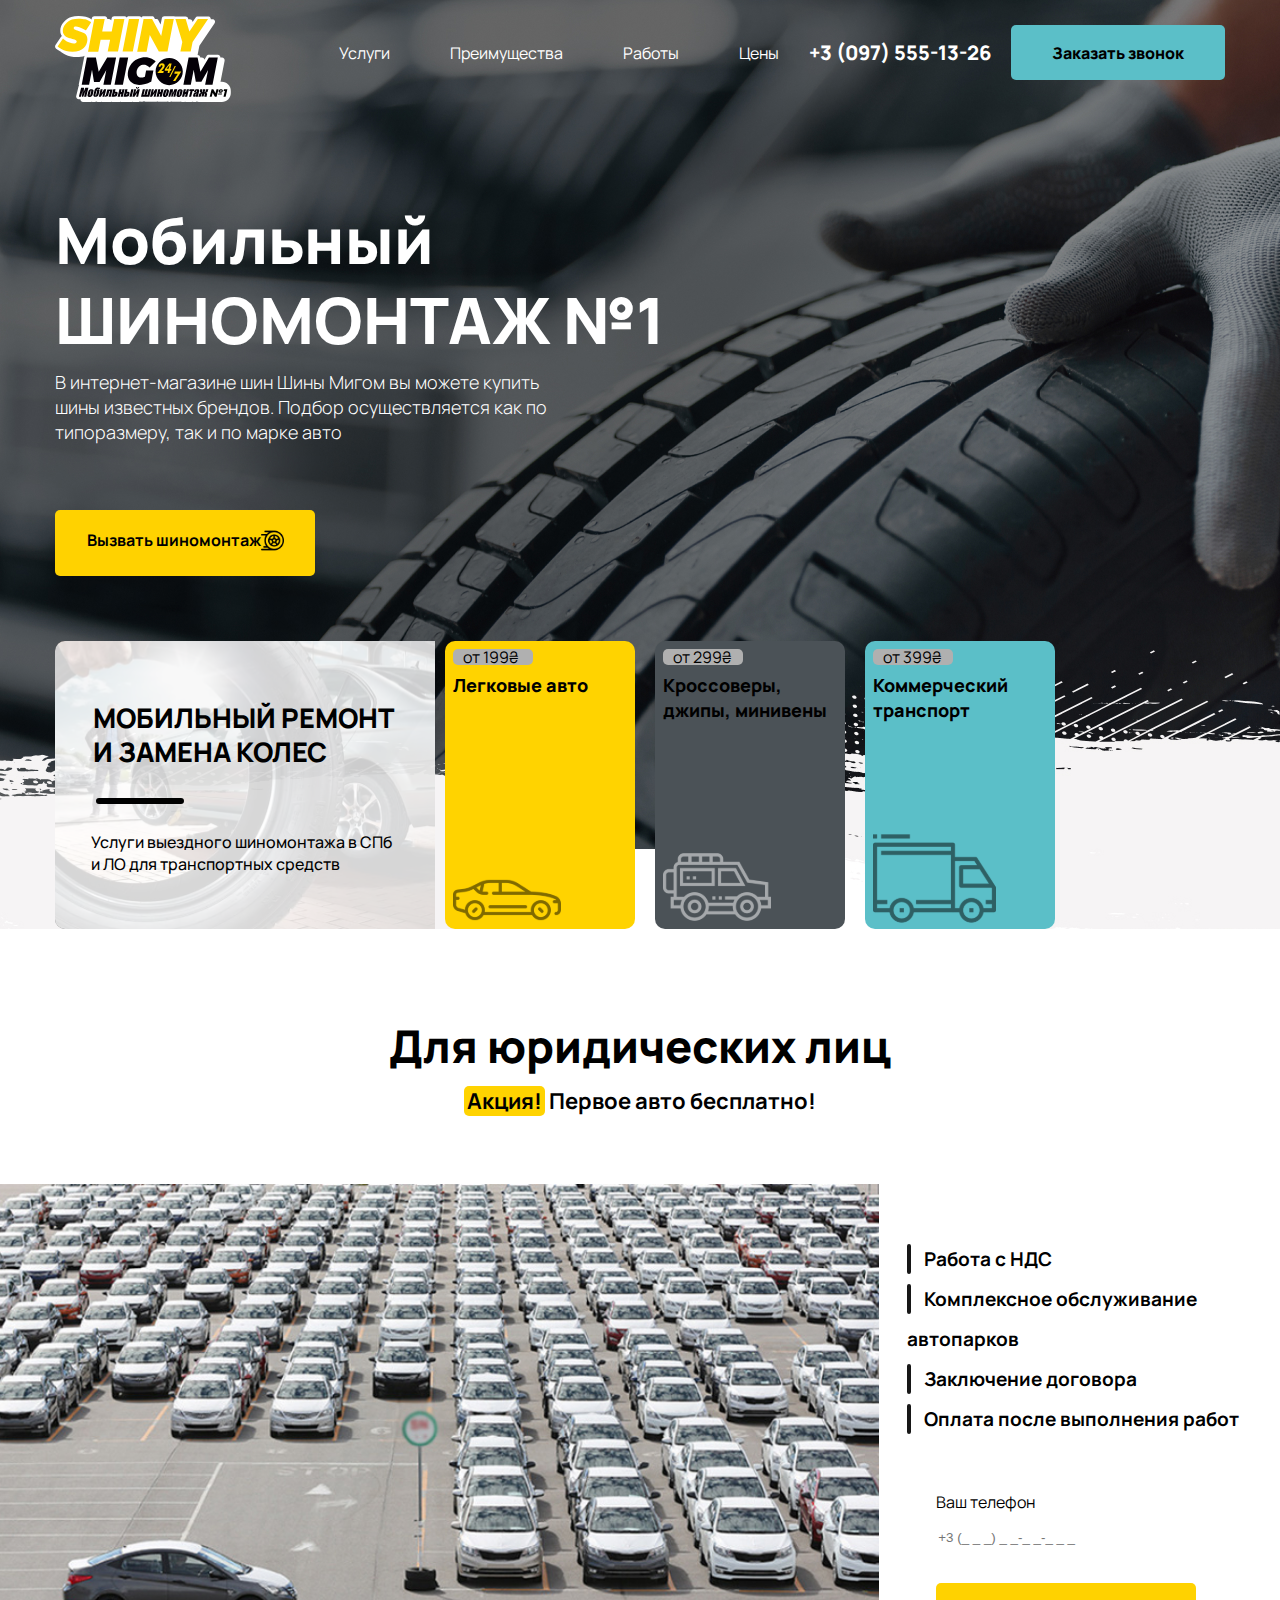
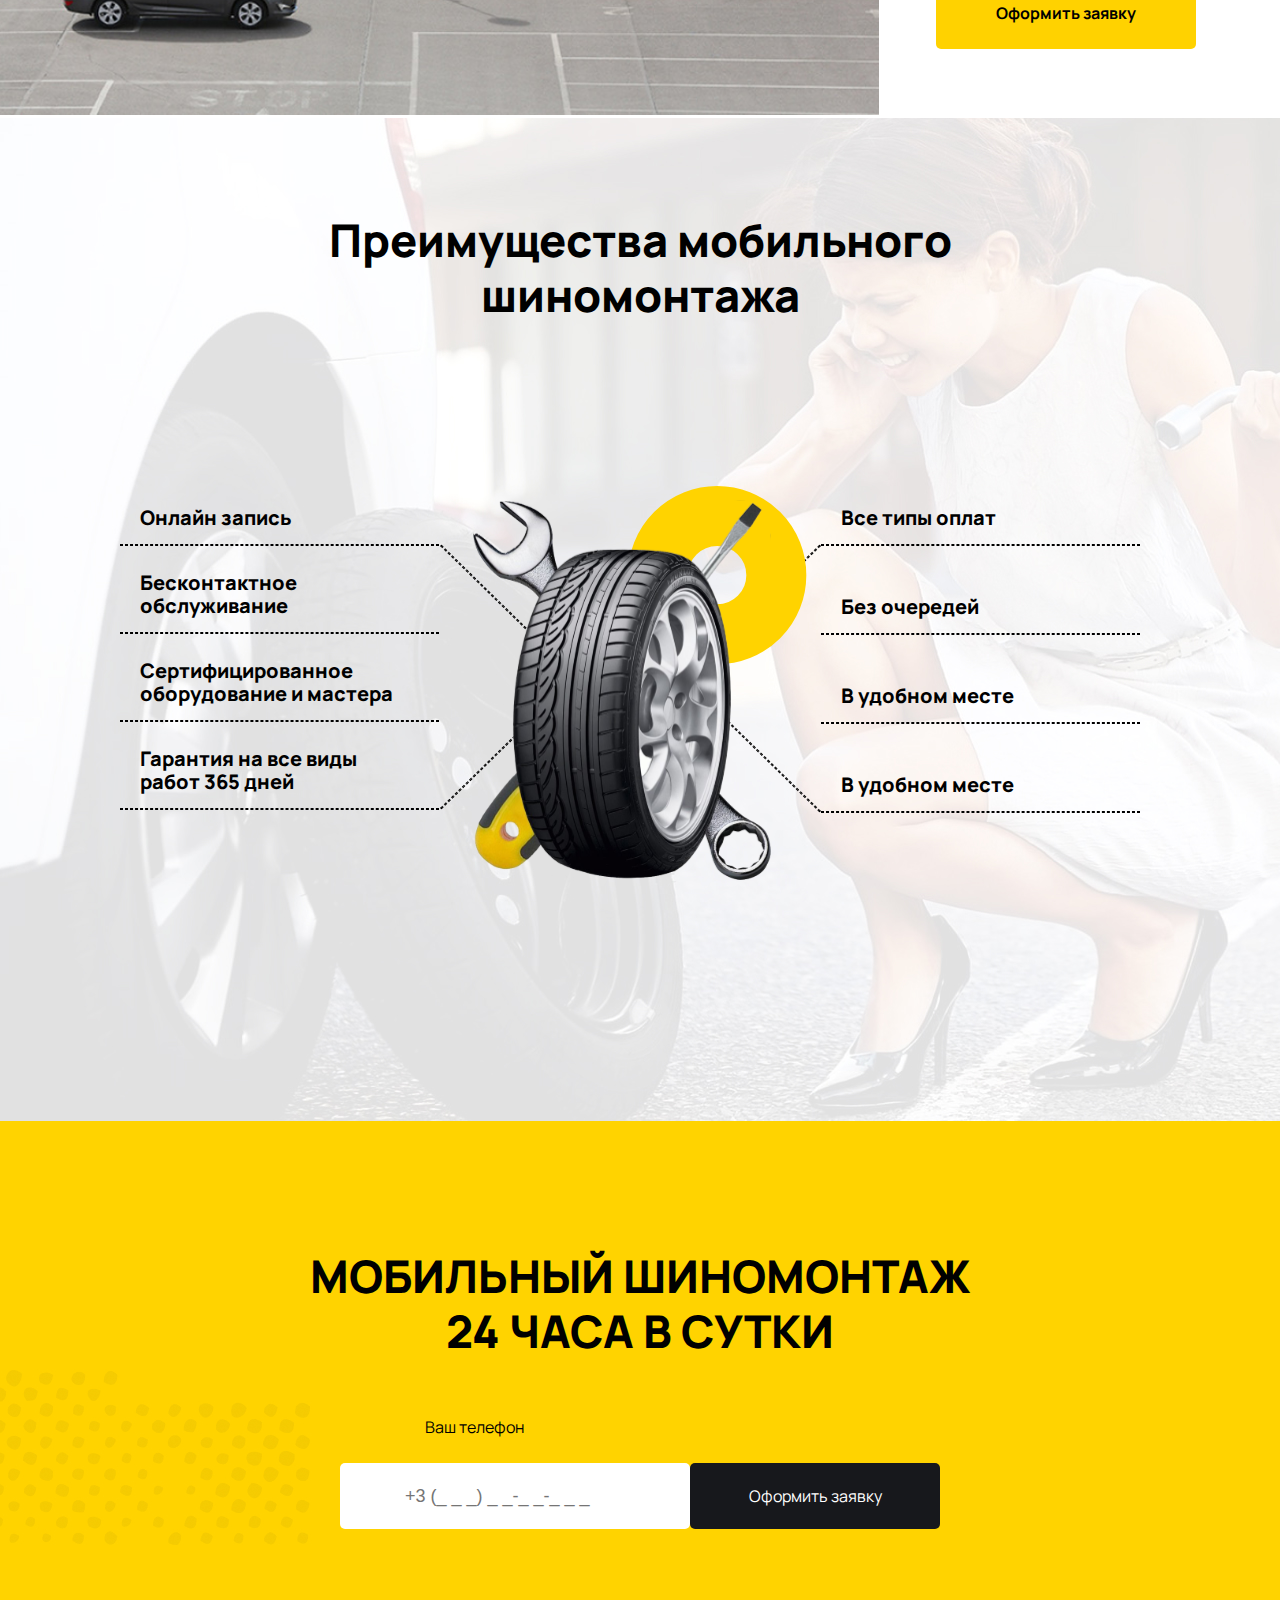
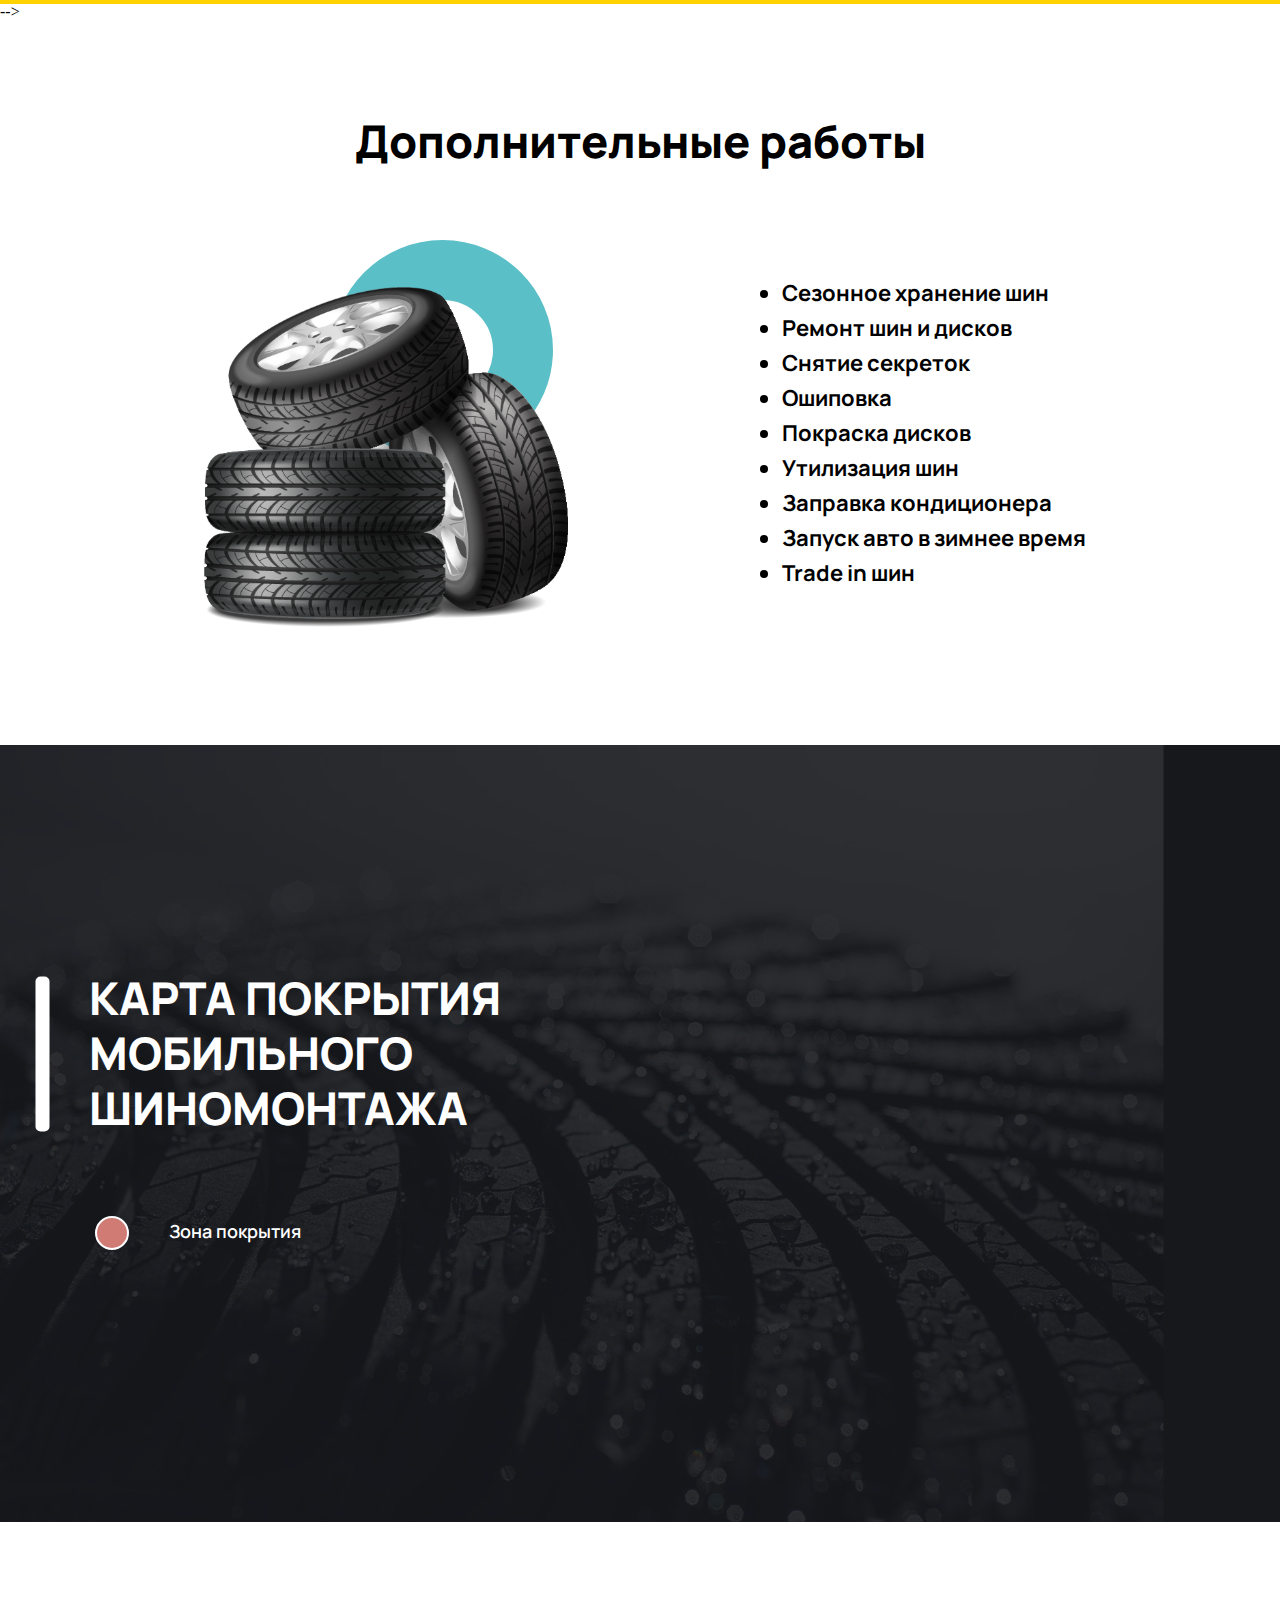
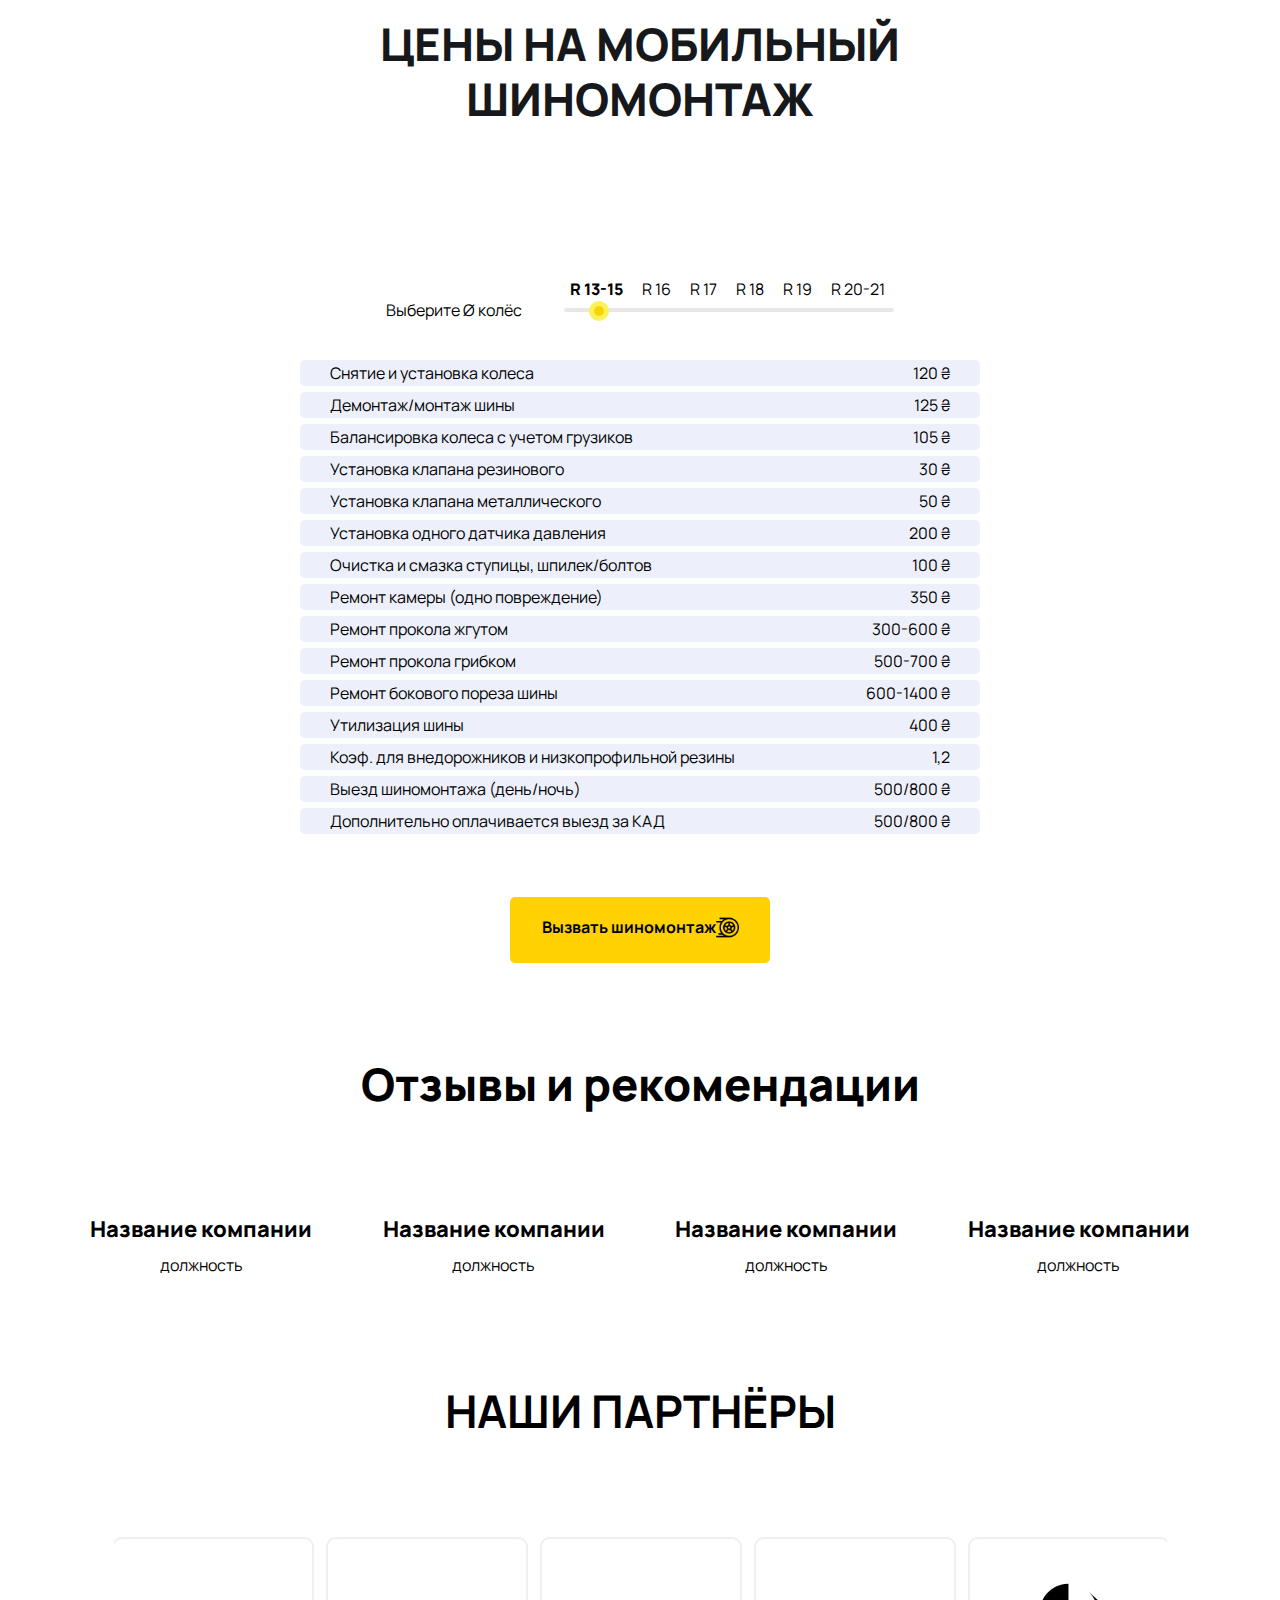
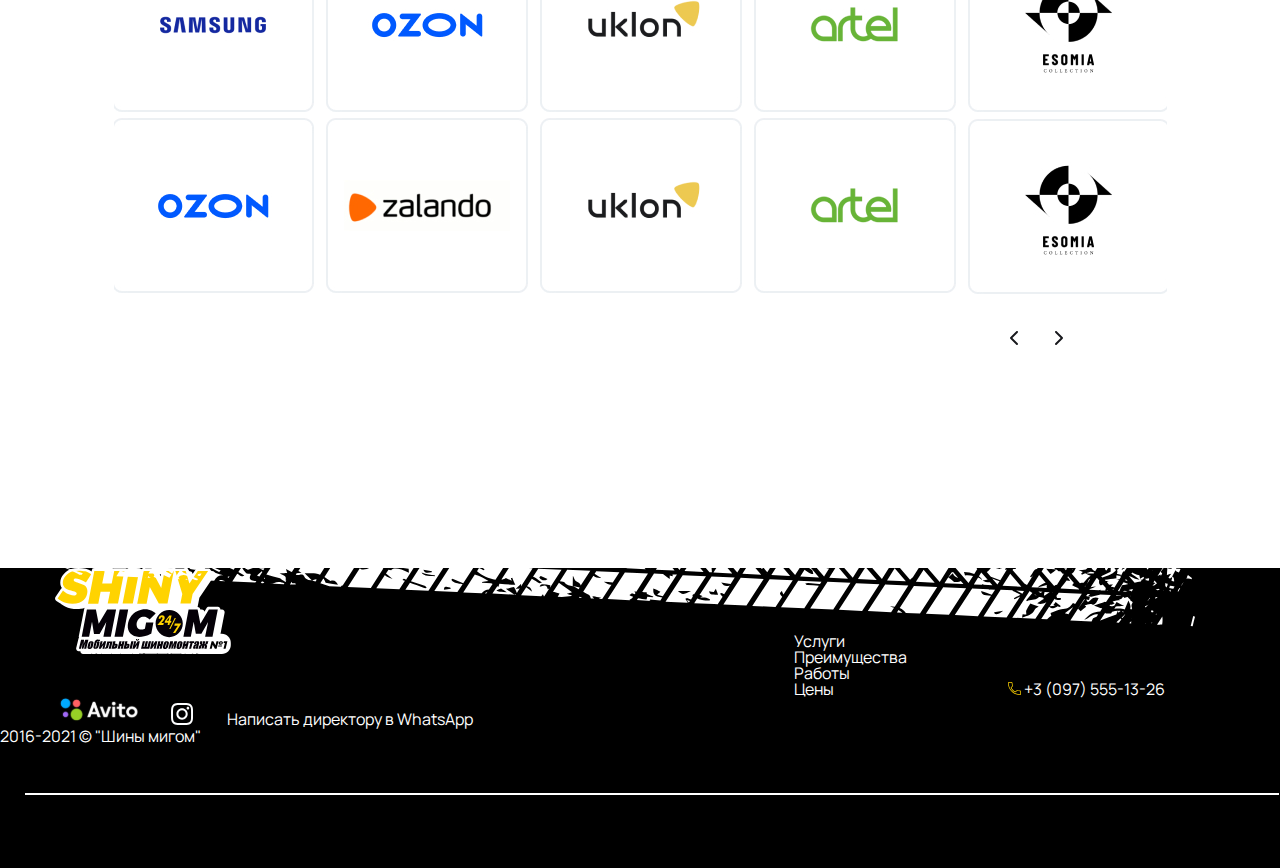
==== commit 2bdeb0ab: "some" ====
--- a/index.html
+++ b/index.html
@@ -221,8 +221,7 @@
                     </div>
                 </div>
                 <div class="footer__map">
-                    <iframe src="https://www.google.com/maps/embed?pb=!1m18!1m12!1m3!1d175856.30456332944!2d30.557285573164474!3d46.47336544997307!2m3!1f0!2f0!3f0!3m2!1i1024!2i768!4f13.1!3m3!1m2!1s0x40c6318a0b864c43%3A0x129f8fe28cf2176c!2z0J7QtNC10YHRgdCwLCDQntC00LXRgdGB0LrQsNGPINC-0LHQu9Cw0YHRgtGMLCDQo9C60YDQsNC40L3QsCwgNjUwMDA!5e0!3m2!1sru!2spl!4v1652307194628!5m2!1sru!2spl"
-                        width="800" height="777"></iframe>
+                    <iframe src="https://www.google.com/maps/embed?pb=!1m18!1m12!1m3!1d175856.30456332944!2d30.557285573164474!3d46.47336544997307!2m3!1f0!2f0!3f0!3m2!1i1024!2i768!4f13.1!3m3!1m2!1s0x40c6318a0b864c43%3A0x129f8fe28cf2176c!2z0J7QtNC10YHRgdCwLCDQntC00LXRgdGB0LrQsNGPINC-0LHQu9Cw0YHRgtGMLCDQo9C60YDQsNC40L3QsCwgNjUwMDA!5e0!3m2!1sru!2spl!4v1652307194628!5m2!1sru!2spl"></iframe>
                 </div>
             </div>
         </div>
@@ -232,7 +231,6 @@
         <div class="container">
             <h1 class="price__title">ЦЕНЫ НА МОБИЛЬНЫЙ <br> ШИНОМОНТАЖ</h1>
             <div class="price__all">
-                <p class="price__roll-text">Выберите Ø колёс</p>
                 <div class="tabs-wrapper">
                     <div class="tabs mobile-overflow">
                         <a class="tab tab--active" href='#tab-1'>R 13-15</a>
@@ -242,10 +240,15 @@
                         <a class="tab" href='#tab-5'>R 19</a>
                         <a class="tab" href='#tab-6'>R 20-21</a>
                     </div>
+                    <p class="arrow"></p>
+                </div>
+                <div class="price__text-line">
+                    <p class="price__roll-text">Выберите Ø колёс</p>
+                    <p class="price__line"></p>
                 </div>
                 <div class="tabs-container">
                     <div class="tabs-content tabs-content--active" id='tab-1'>
-                        <p class="price__roll"></p>
+                        <p class="price__roll f-1"></p>
                         <div class="price__content">
                             <p class="rice__text">Снятие и установка колеса</p>
                             <p class="price__number">120 ₴</p>
@@ -308,6 +311,7 @@
                         </div>
                     </div>
                     <div class="tabs-content" id='tab-2'>
+                        <p class="price__roll f-2"></p>
                         <div class="price__content">
                             <p class="rice__text">Снятие и установка колеса</p>
                             <p class="price__number">140 ₴</p>
@@ -370,6 +374,7 @@
                         </div>
                     </div>
                     <div class="tabs-content" id='tab-3'>
+                        <p class="price__roll f-3"></p>
                         <div class="price__content">
                             <p class="rice__text">Снятие и установка колеса</p>
                             <p class="price__number">160 ₴</p>
@@ -432,6 +437,7 @@
                         </div>
                     </div>
                     <div class="tabs-content" id='tab-4'>
+                        <p class="price__roll f-4"></p>
                         <div class="price__content">
                             <p class="rice__text">Снятие и установка колеса</p>
                             <p class="price__number">180 ₴</p>
@@ -494,6 +500,7 @@
                         </div>
                     </div>
                     <div class="tabs-content" id='tab-5'>
+                        <p class="price__roll f-5"></p>
                         <div class="price__content">
                             <p class="rice__text">Снятие и установка колеса</p>
                             <p class="price__number">200 ₴</p>
@@ -556,6 +563,7 @@
                         </div>
                     </div>
                     <div class="tabs-content" id='tab-6'>
+                        <p class="price__roll f-6"></p>
                         <div class="price__content">
                             <p class="rice__text">Снятие и установка колеса</p>
                             <p class="price__number">230 ₴</p>
--- a/css/style.css
+++ b/css/style.css
@@ -576,7 +576,7 @@
 }
 
 .footer__map,
-object {
+iframe {
     height: 777px;
     width: 800px;
     position: absolute;
@@ -636,6 +636,72 @@
     margin: 0 auto;
 }
 
+.tabs-wrapper {
+    margin-left: 160px;
+    text-align: center;
+}
+
+.tab {
+    margin-left: 15px;
+}
+
+.tab--active {
+    font-size: 16px;
+    line-height: 25px;
+    font-weight: 800;
+}
+
+.price__text-line {
+    display: flex;
+    align-items: center;
+    justify-content: center;
+    margin-bottom: 42px;
+}
+
+.price__line {
+    border: 2px solid #ebe5e5;
+    border-radius: 5px;
+    width: 330px;
+    margin-left: 42px;
+}
+
+.price__roll {
+    position: absolute;
+    border: 10px solid #fbf259;
+    border-radius: 50%;
+    margin: -59px 0px 0px 289px;
+}
+
+.price__roll::before {
+    content: "";
+    position: absolute;
+    border: 5px solid #fad209;
+    border-radius: 50%;
+    z-index: 1;
+    margin-left: -5px;
+    margin-top: -5px;
+}
+
+.f-2 {
+    margin-left: 342px;
+}
+
+.f-3 {
+    margin-left: 391px;
+}
+
+.f-4 {
+    margin-left: 438px;
+}
+
+.f-5 {
+    margin-left: 483px;
+}
+
+.f-6 {
+    margin-left: 548px;
+}
+
 .price__content {
     display: flex;
     justify-content: space-between;
@@ -644,11 +710,6 @@
     border-radius: 5px;
     margin-top: 6px;
     padding: 5px 30px;
-}
-
-.price__text,
-.price__number {
-    z-index: 2;
 }
 
 .price__button {
@@ -825,7 +886,8 @@
 
 @media (max-width: 1600px) {
     .footer__map,
-    object {
+    iframe {
+        height: 777px;
         width: 700px;
     }
 }
@@ -860,16 +922,13 @@
 }
 
 @media (max-width: 1225px) {
-    .price__roll-text {
-        margin-left: 204px;
-    }
     .footer__img {
         margin-top: -122px;
     }
 }
 
 @media (max-width: 1200px) {
-    object {
+    iframe {
         width: 600px;
     }
 }
@@ -961,6 +1020,11 @@
         margin: 0 auto;
         max-width: 1125px;
     }
+    iframe {
+        height: 550px;
+        width: 99vw;
+        margin-top: 131px;
+    }
     object {
         margin-top: 131px;
         height: 550px;
@@ -968,13 +1032,10 @@
     }
     .price {
         position: relative;
-        top: 490px;
-    }
-    .price__roll {
-        margin-left: 100px;
-    }
-    .price__roll-text {
-        margin-left: 122px;
+        top: 540px;
+    }
+    .price__title {
+        margin-bottom: 80px;
     }
     .reviews__title {
         margin-top: 533px;
@@ -1154,14 +1215,8 @@
 }
 
 @media (max-width: 960px) {
-    .price__roll-text {
-        margin-left: 40px;
-    }
     .price__list {
         width: auto;
-    }
-    .price__roll {
-        justify-content: flex-end;
     }
     .price__line-button {
         right: 11px;
@@ -1175,6 +1230,46 @@
     .footer__img {
         right: 30px;
         margin-top: -85px;
+    }
+}
+
+@media (max-width:760px) {
+    .tabs-wrapper {
+        display: flex;
+        margin-bottom: -114px;
+        justify-content: flex-end;
+    }
+    .tabs {
+        background-image: url(../images/);
+        padding: 10px 70px 10px 0px;
+        border-radius: 6px;
+        background-color: #E5E5E5;
+        display: flex;
+        flex-direction: column;
+        align-items: flex-start;
+    }
+    .arrow {
+        cursor: pointer;
+        position: absolute;
+        width: 3px;
+        height: 3px;
+        border: solid black;
+        border-width: 0 2px 2px 0;
+        padding: 3px;
+        transform: rotate(45deg);
+        margin-top: 15px;
+        margin-right: 10px;
+    }
+    .arrow--axtive {
+        transform: rotate(225deg);
+    }
+    .price__text-line {
+        justify-content: flex-start
+    }
+    .price__line,
+    .price__roll,
+    .price__roll::before {
+        display: none;
     }
 }
 
@@ -1256,19 +1351,6 @@
     }
     .additionally__title {
         font-size: 40px;
-    }
-    .price__roll {
-        display: grid;
-        justify-items: center;
-        height: 41px;
-        overflow: hidden;
-        width: 172px;
-        background: #e5e5e5;
-        border-radius: 5px;
-        padding: 12px 106px 12px 16px;
-        display: inline-block;
-        position: absolute;
-        right: 0;
     }
     .price__list-content {
         margin-top: 80px;
@@ -1319,9 +1401,6 @@
         font-size: 30px;
         margin-bottom: 26px;
     }
-    iframe {
-        width: 90vw;
-    }
     .footer__img {
         right: 30px;
         margin-top: -54px;
@@ -1363,6 +1442,10 @@
         font-size: 30px;
         line-height: 35px;
         margin-bottom: 90px;
+    }
+    iframe {
+        height: 420px;
+        margin-top: 80px;
     }
     .reviews__title {
         margin-top: 458px;
@@ -1402,13 +1485,6 @@
         flex-direction: column;
         align-items: center;
     }
-    .price__roll-text {
-        margin-top: -51px;
-    }
-    .price__roll {
-        left: 0;
-        width: 190px;
-    }
 }
 
 @media (max-width: 460px) {
@@ -1487,10 +1563,6 @@
     .price__title {
         margin-bottom: 90px;
     }
-    .price__roll {
-        margin: 0 auto;
-        top: 133px;
-    }
 }
 
 @media (max-width: 440px) {
@@ -1500,9 +1572,6 @@
 }
 
 @media (max-width: 415px) {
-    .price__roll {
-        top: 166px;
-    }
     .footer__img {
         margin-top: -26px;
     }
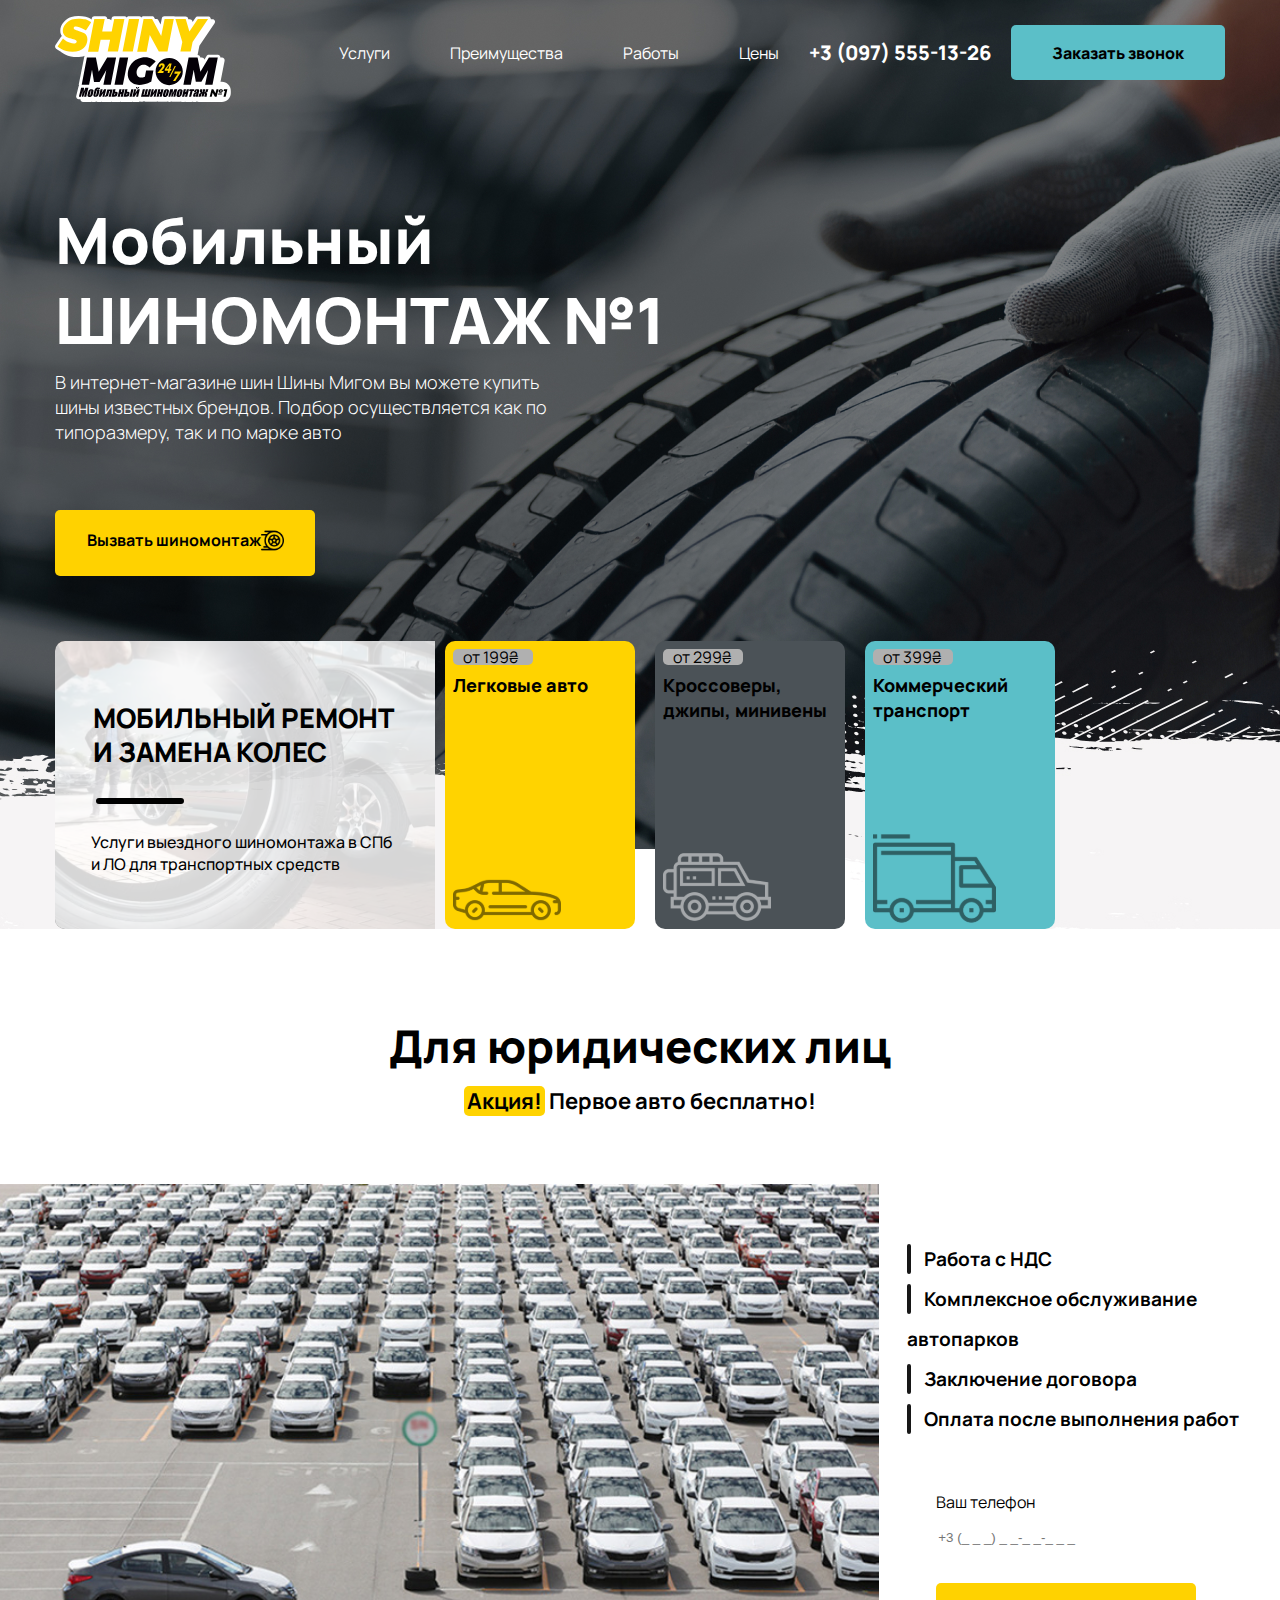
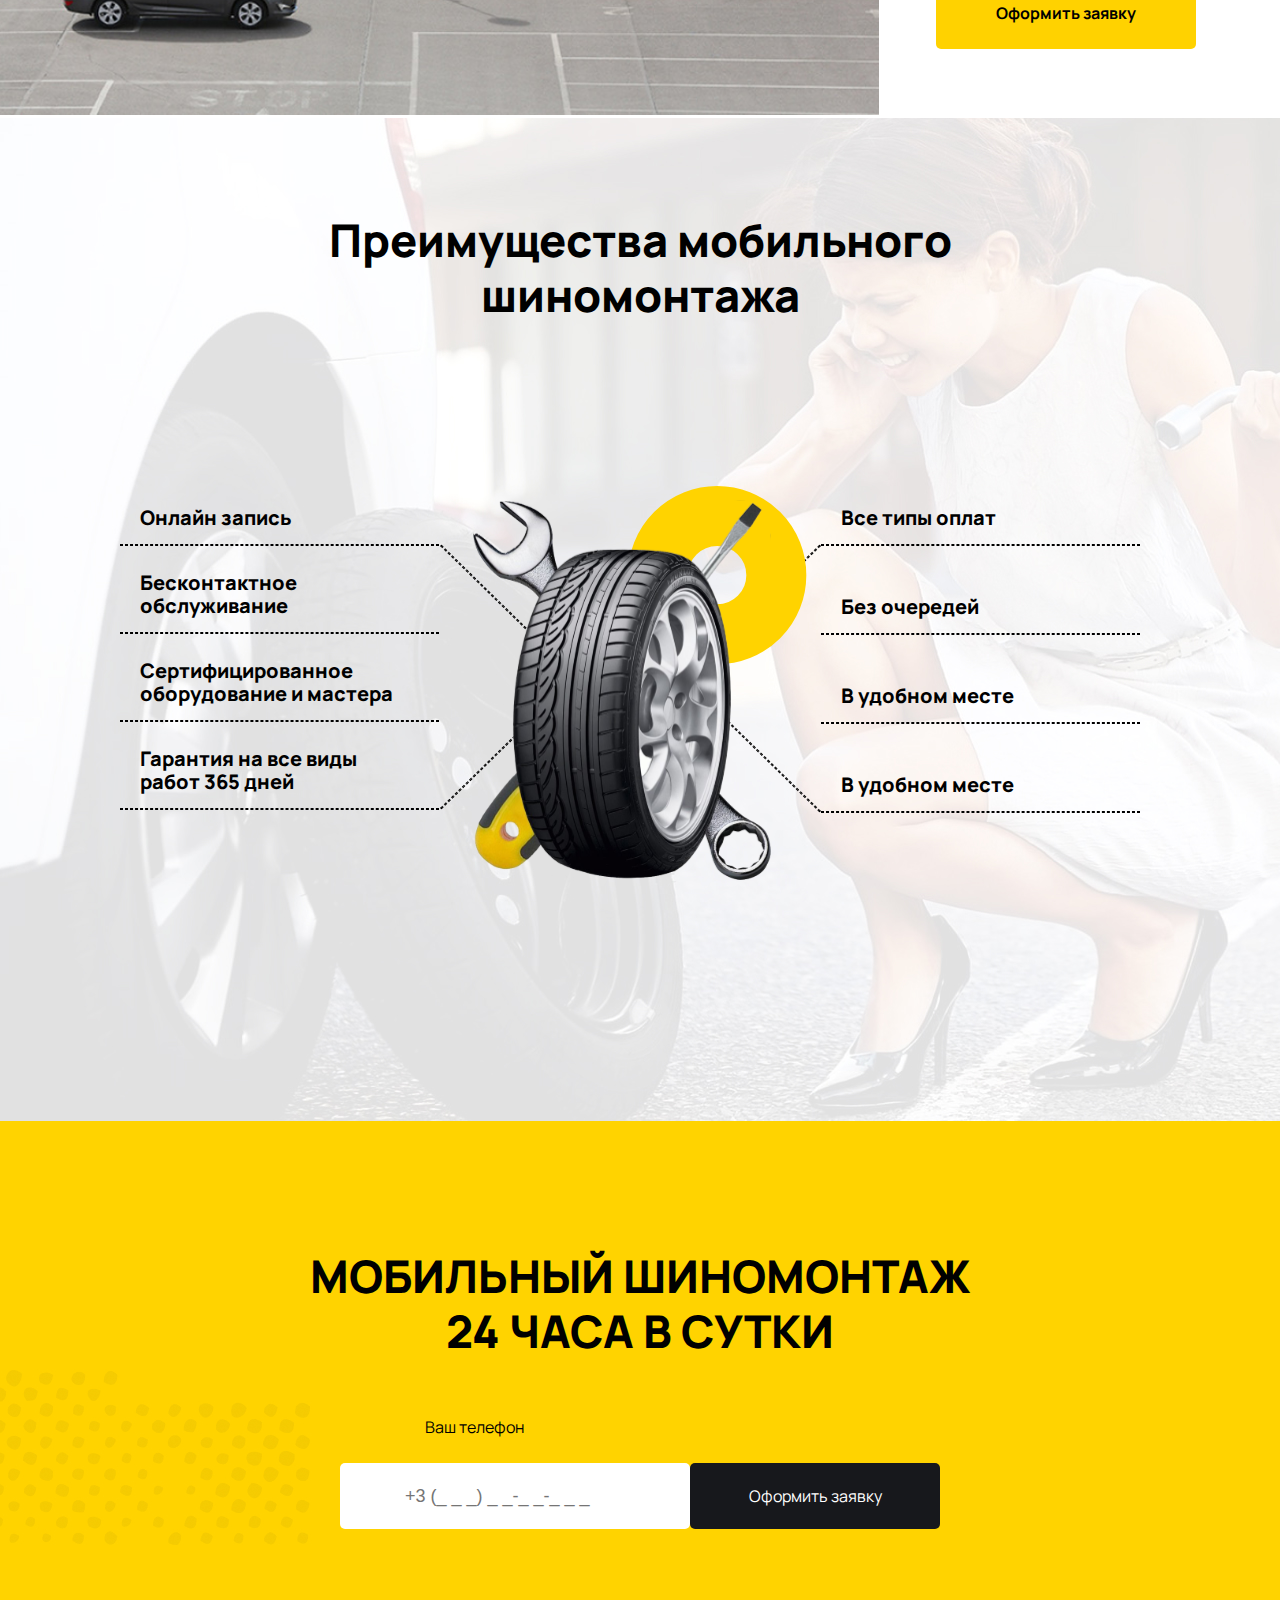
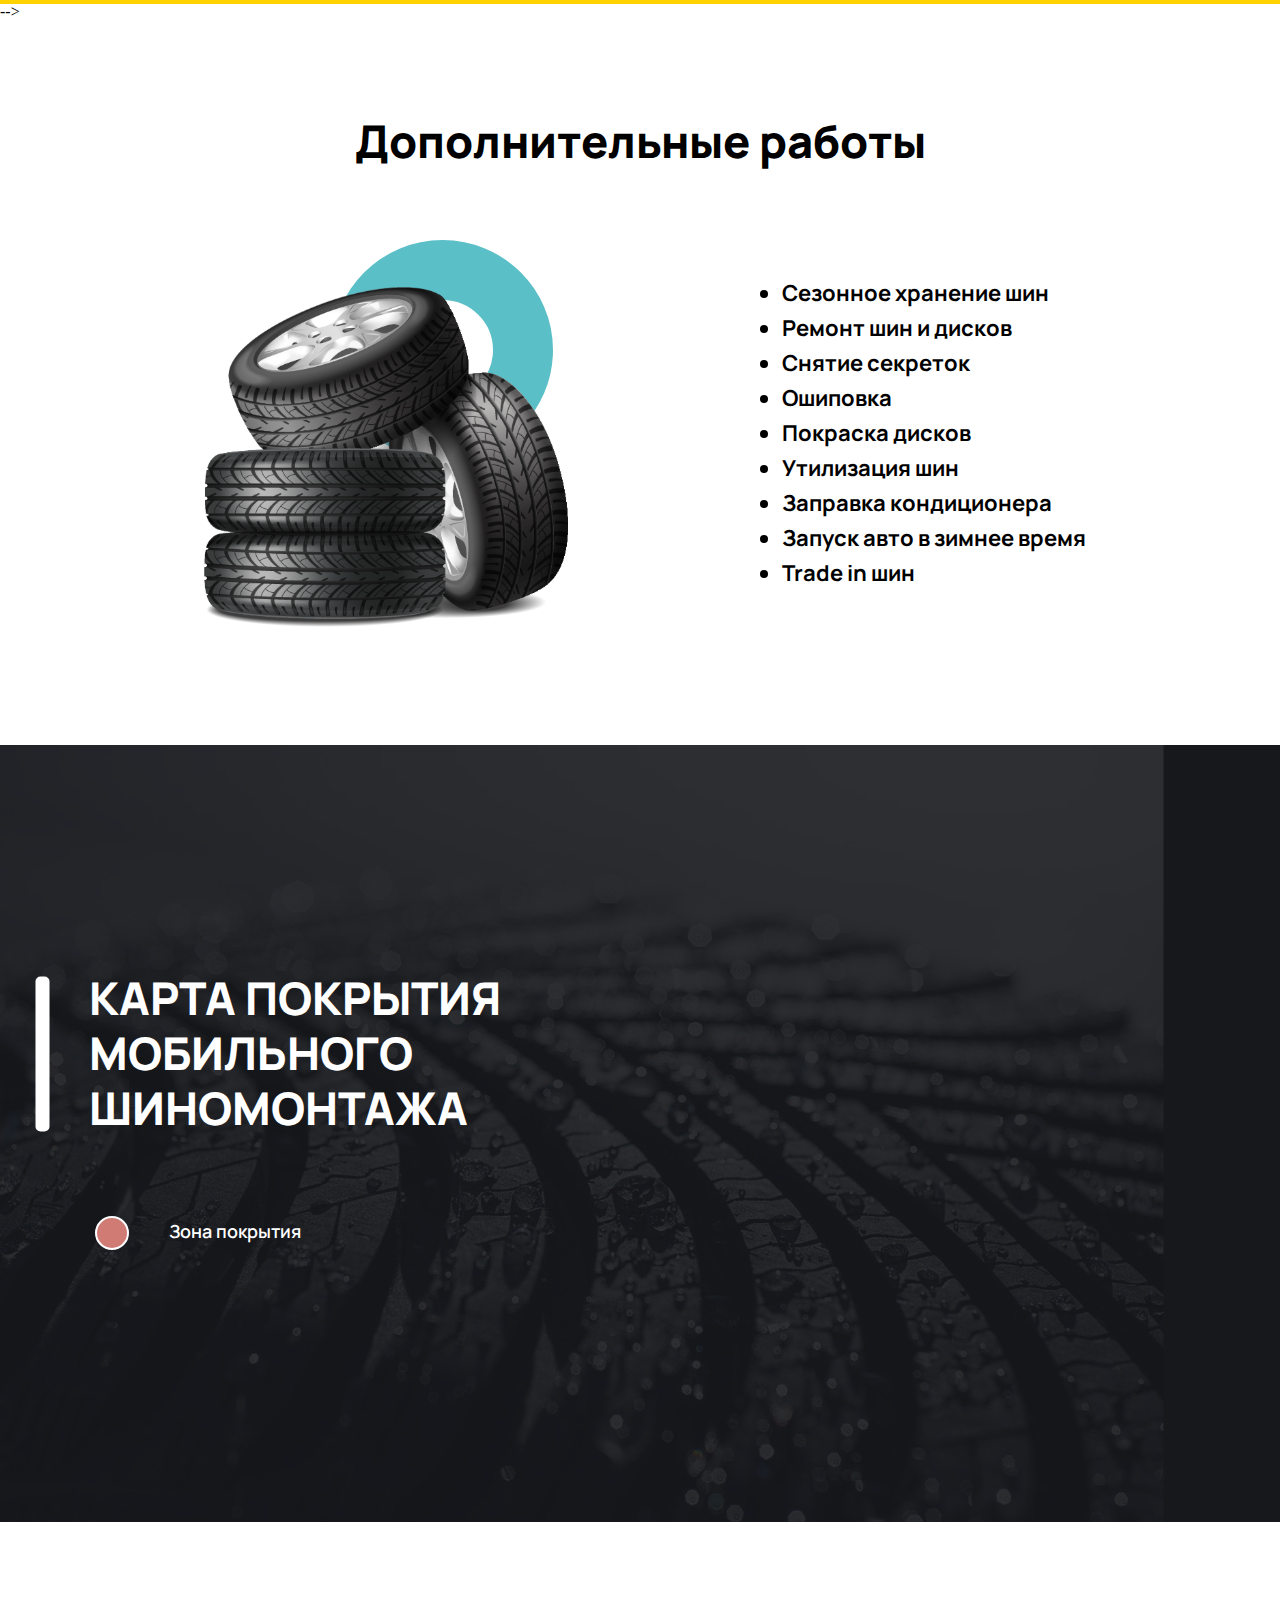
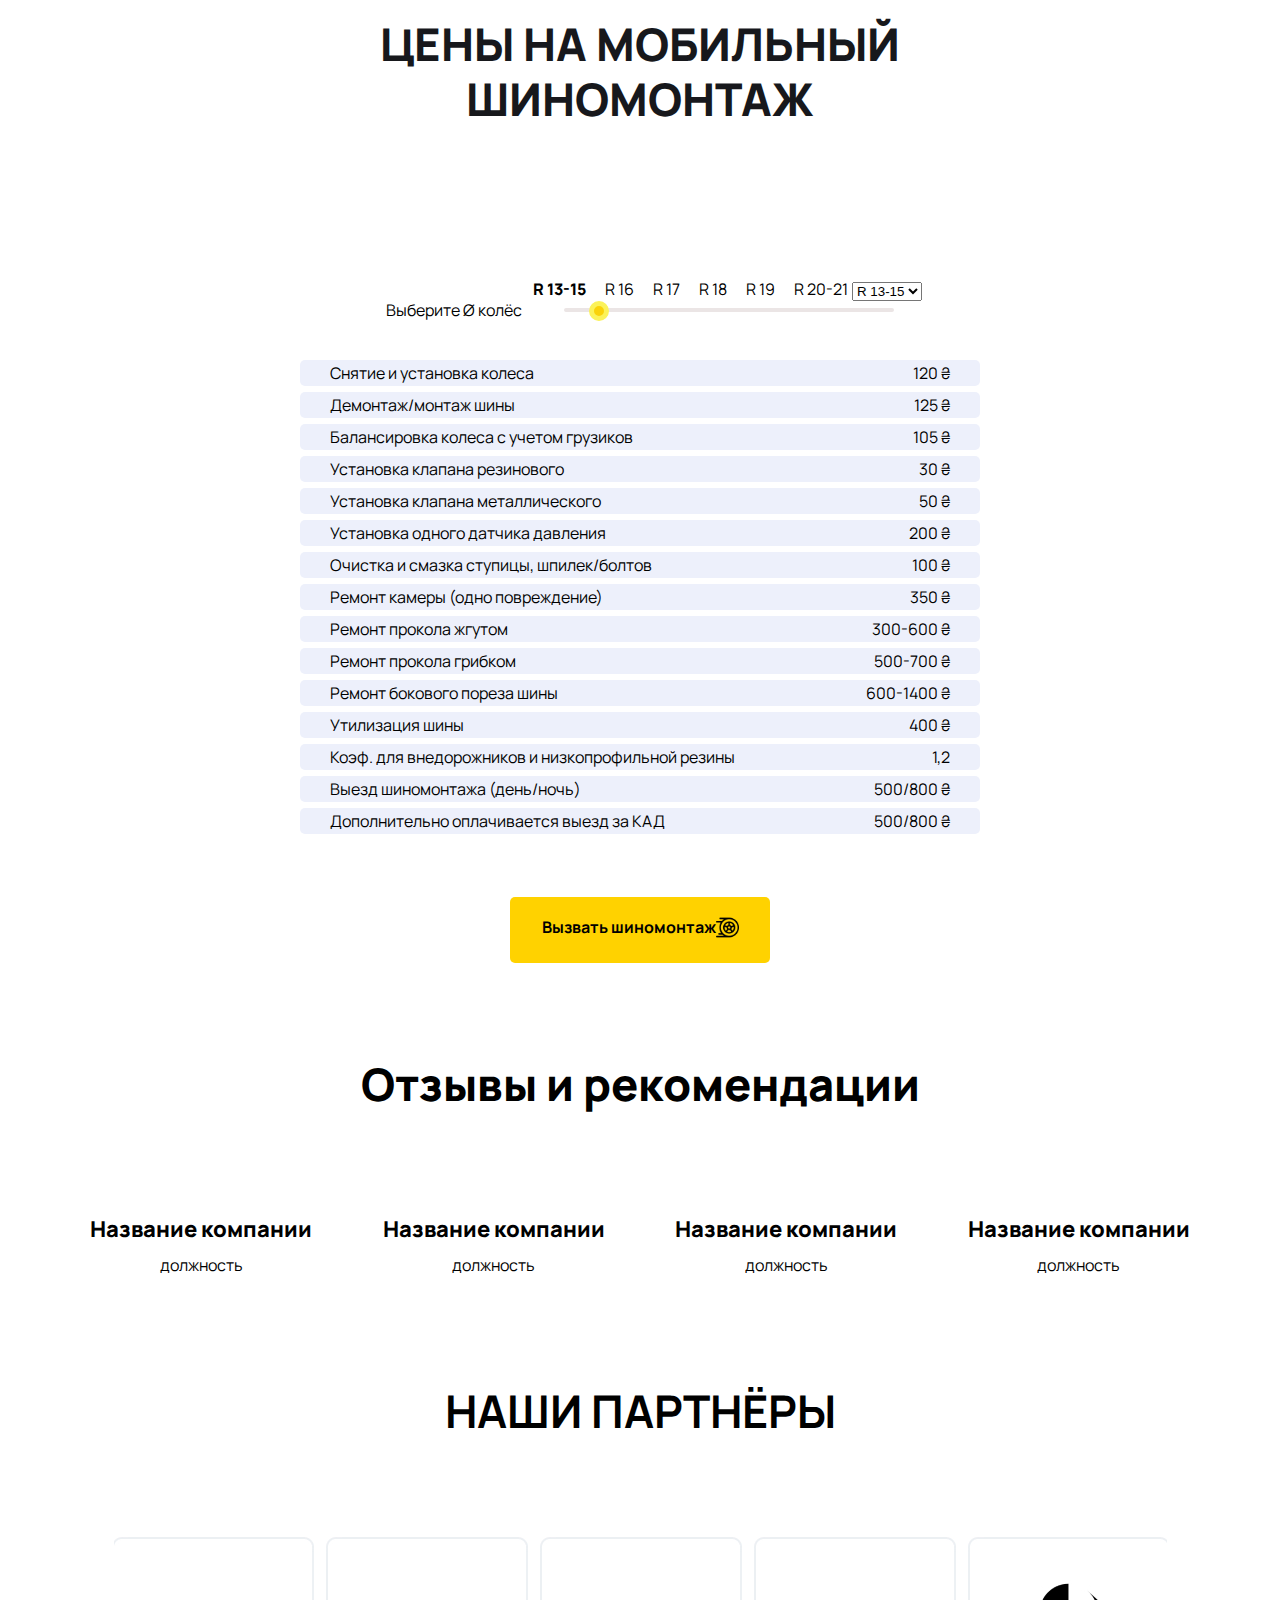
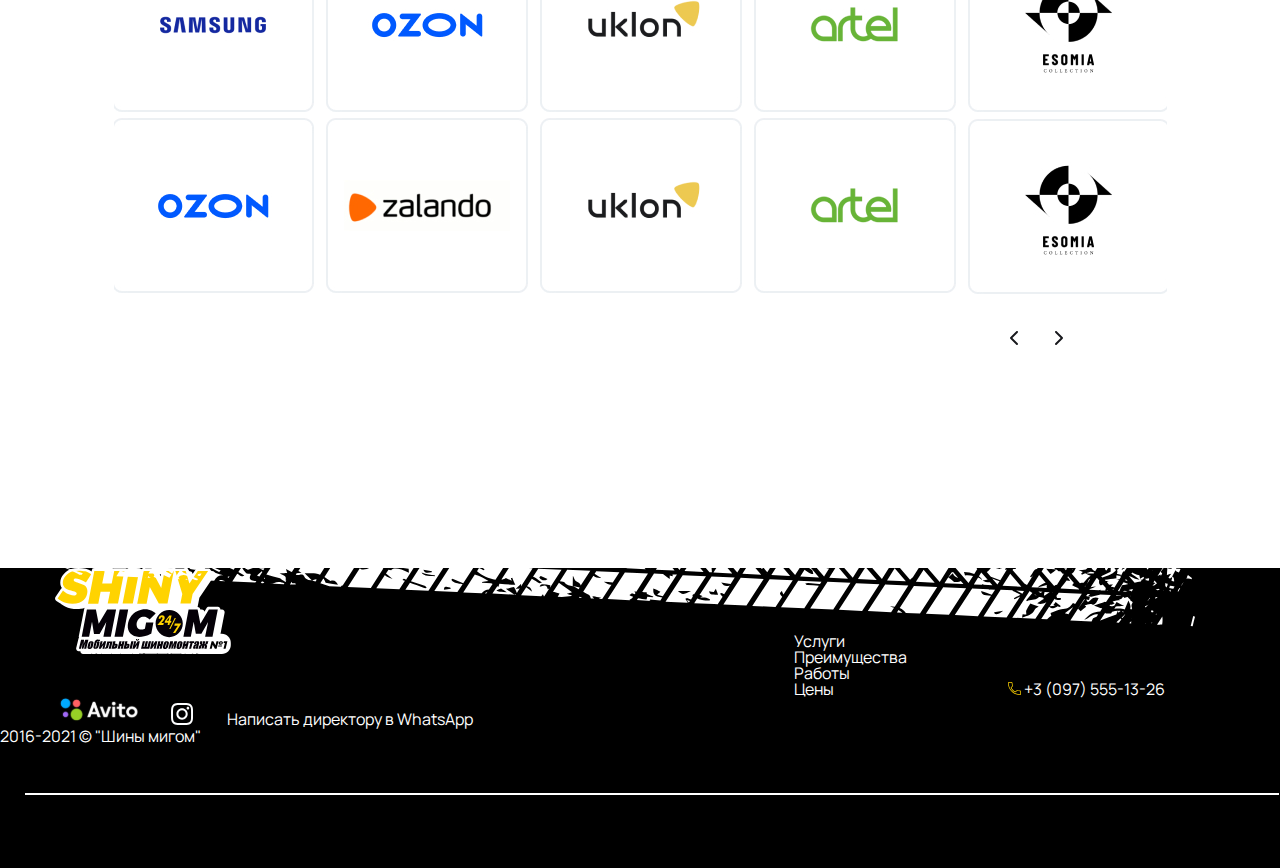
==== commit ac9b54ca: "some" ====
--- a/index.html
+++ b/index.html
@@ -13,6 +13,7 @@
     <link rel="stylesheet" href="css/slick.css">
     <link rel="stylesheet" href="css/jquery.fancybox.css">
     <link rel="stylesheet" href="css/style.css">
+    <link rel="stylesheet" href="css/select2.min.css">
 </head>
 
 <body>
@@ -239,6 +240,14 @@
                         <a class="tab" href='#tab-4'>R 18</a>
                         <a class="tab" href='#tab-5'>R 19</a>
                         <a class="tab" href='#tab-6'>R 20-21</a>
+                        <select name="overflow" id="tabs">
+                            <option class="tab tab--active" href='#tab-1' value="R_13-15">R 13-15</option>
+                            <option class="tab" href='#tab-2' value="R_16">R 16</option>
+                            <option class="tab" href='#tab-3' value="R_17">R 17</option>
+                            <option class="tab" href='#tab-4' value="R-18">R 18</option>
+                            <option class="tab" href='#tab-5' value="R_19">R 19</option>
+                            <option class="tab" href='#tab-6' value="R_20-21">R 20-21</option>
+                        </select>
                     </div>
                     <p class="arrow"></p>
                 </div>
@@ -755,6 +764,7 @@
     <script src="js/slick.min.js"></script>
     <script src="js/jquery.fancybox.min.js"></script>
     <script src="js/min.js"></script>
+    <script src="js/select2.min.js"></script>
 
 </body>
 
--- a/css/style.css
+++ b/css/style.css
@@ -1247,6 +1247,7 @@
         display: flex;
         flex-direction: column;
         align-items: flex-start;
+        margin-right: 6px;
     }
     .arrow {
         cursor: pointer;
@@ -1264,7 +1265,8 @@
         transform: rotate(225deg);
     }
     .price__text-line {
-        justify-content: flex-start
+        justify-content: flex-start;
+        margin-left: 6px;
     }
     .price__line,
     .price__roll,
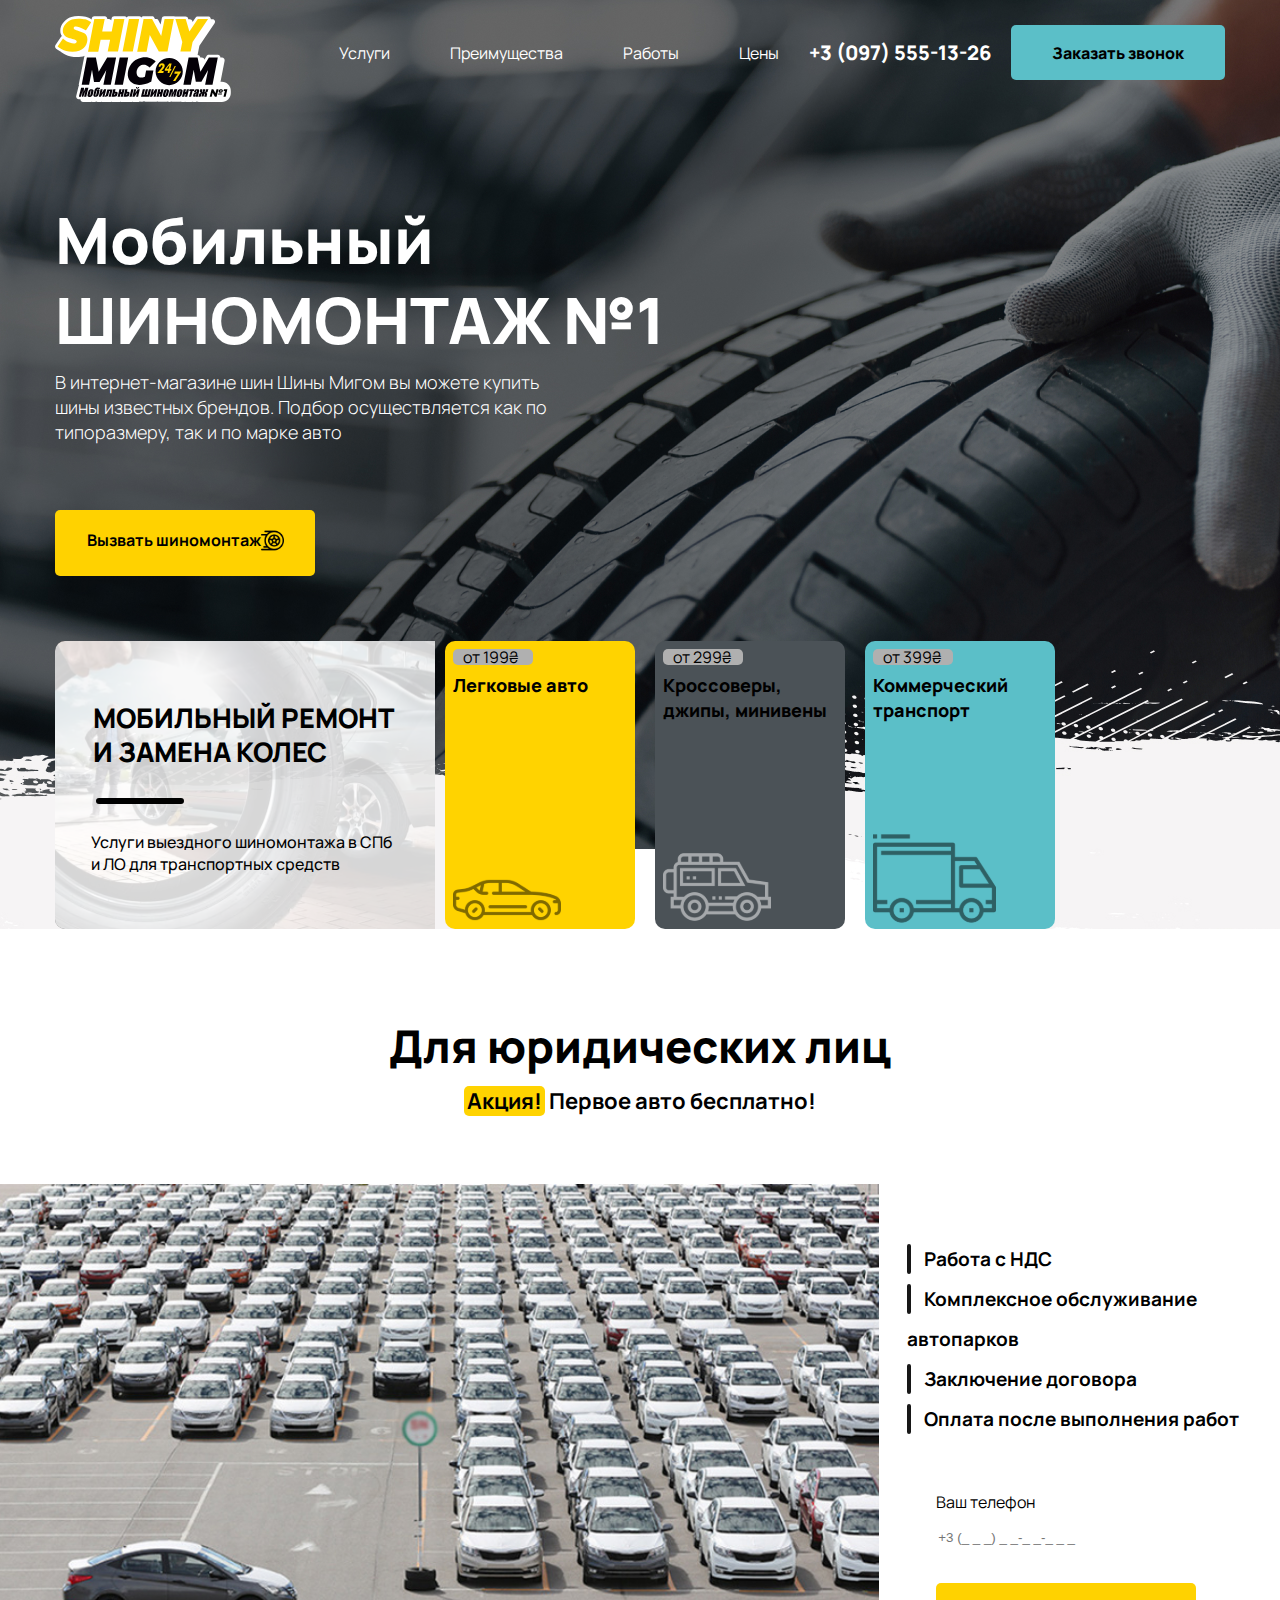
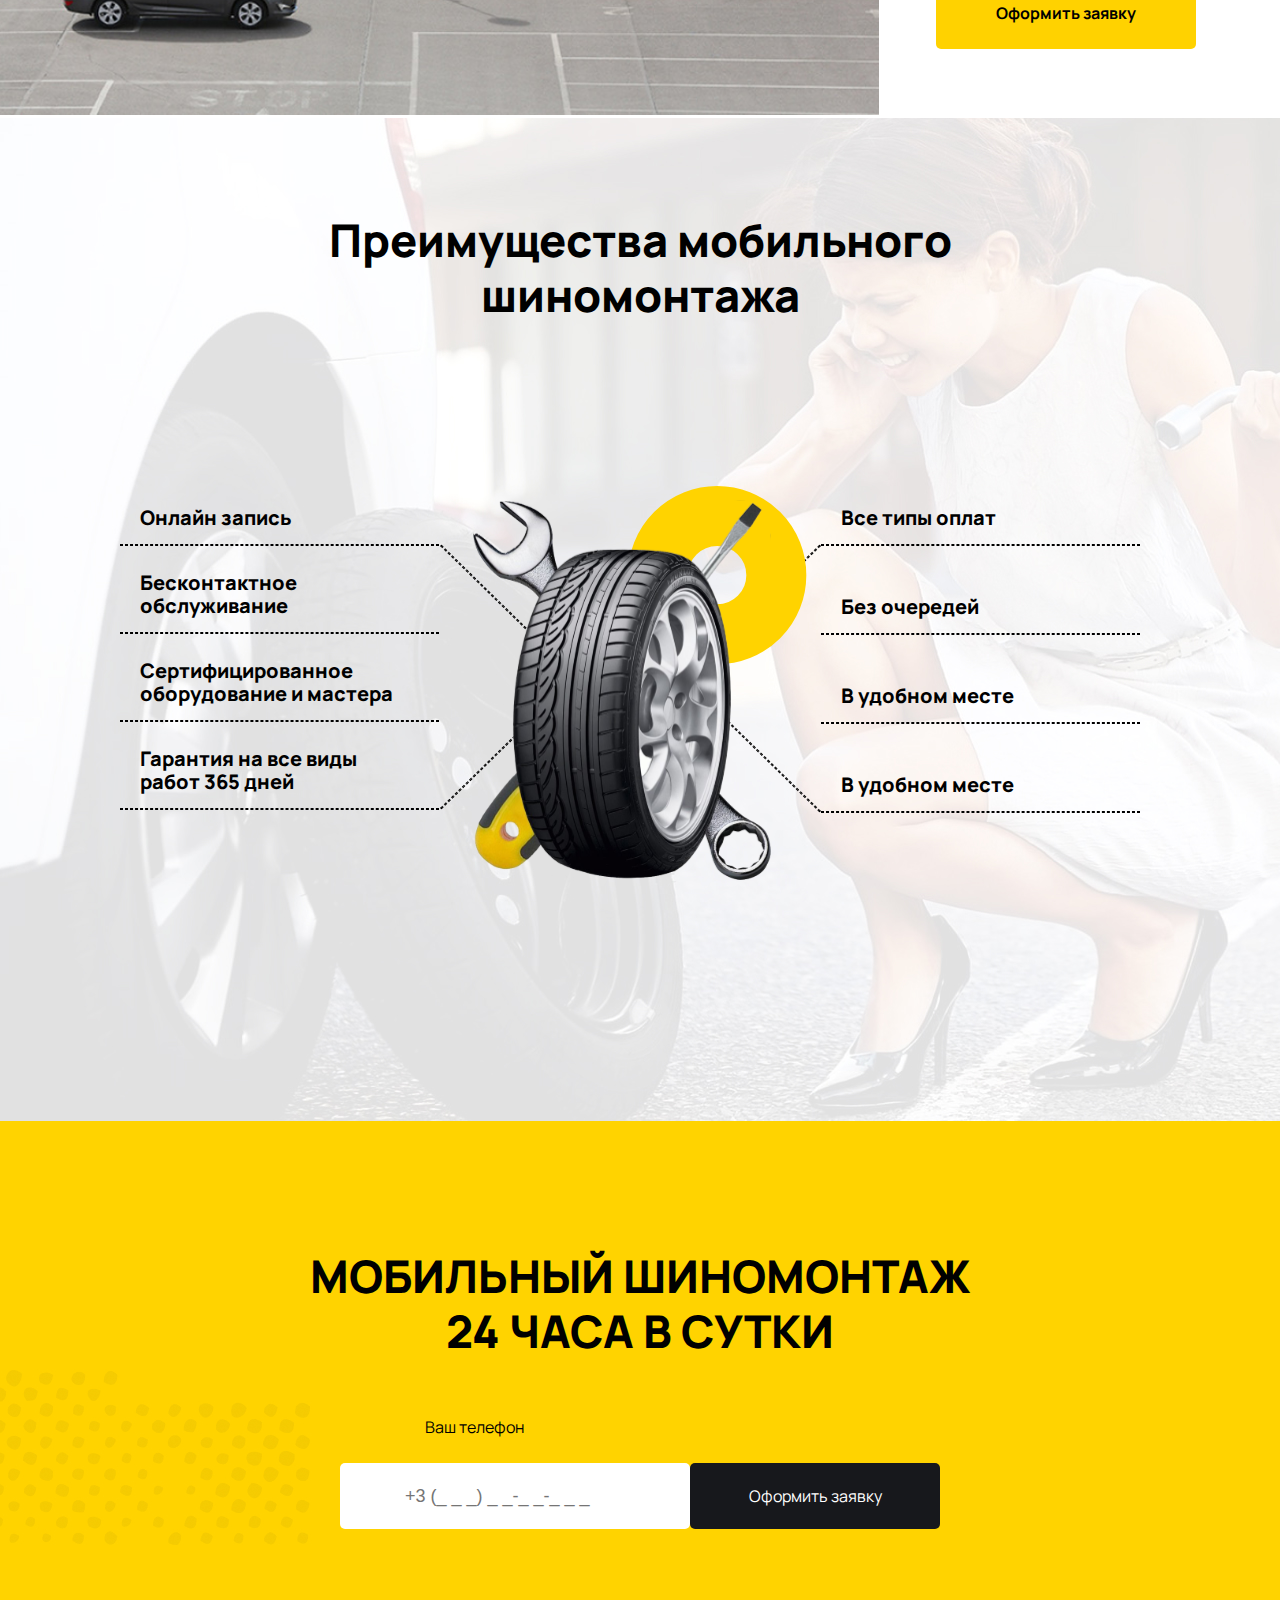
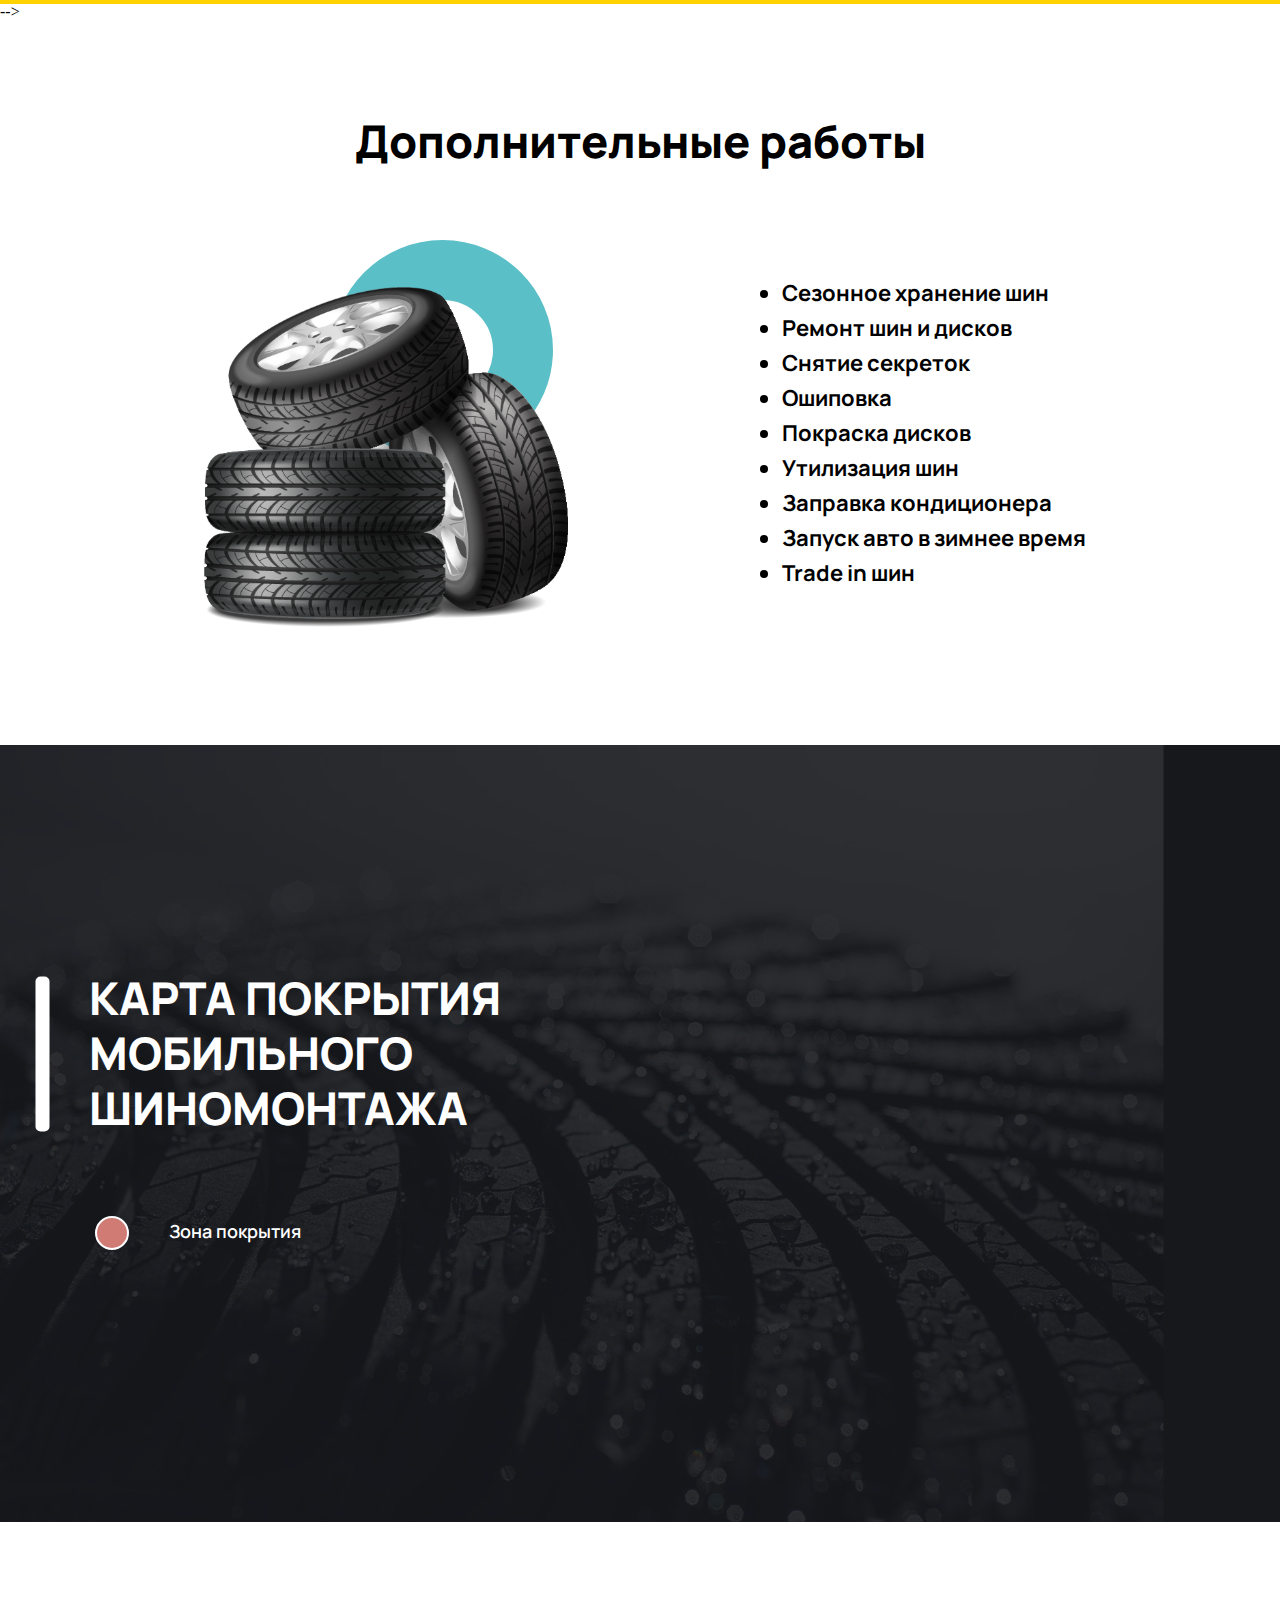
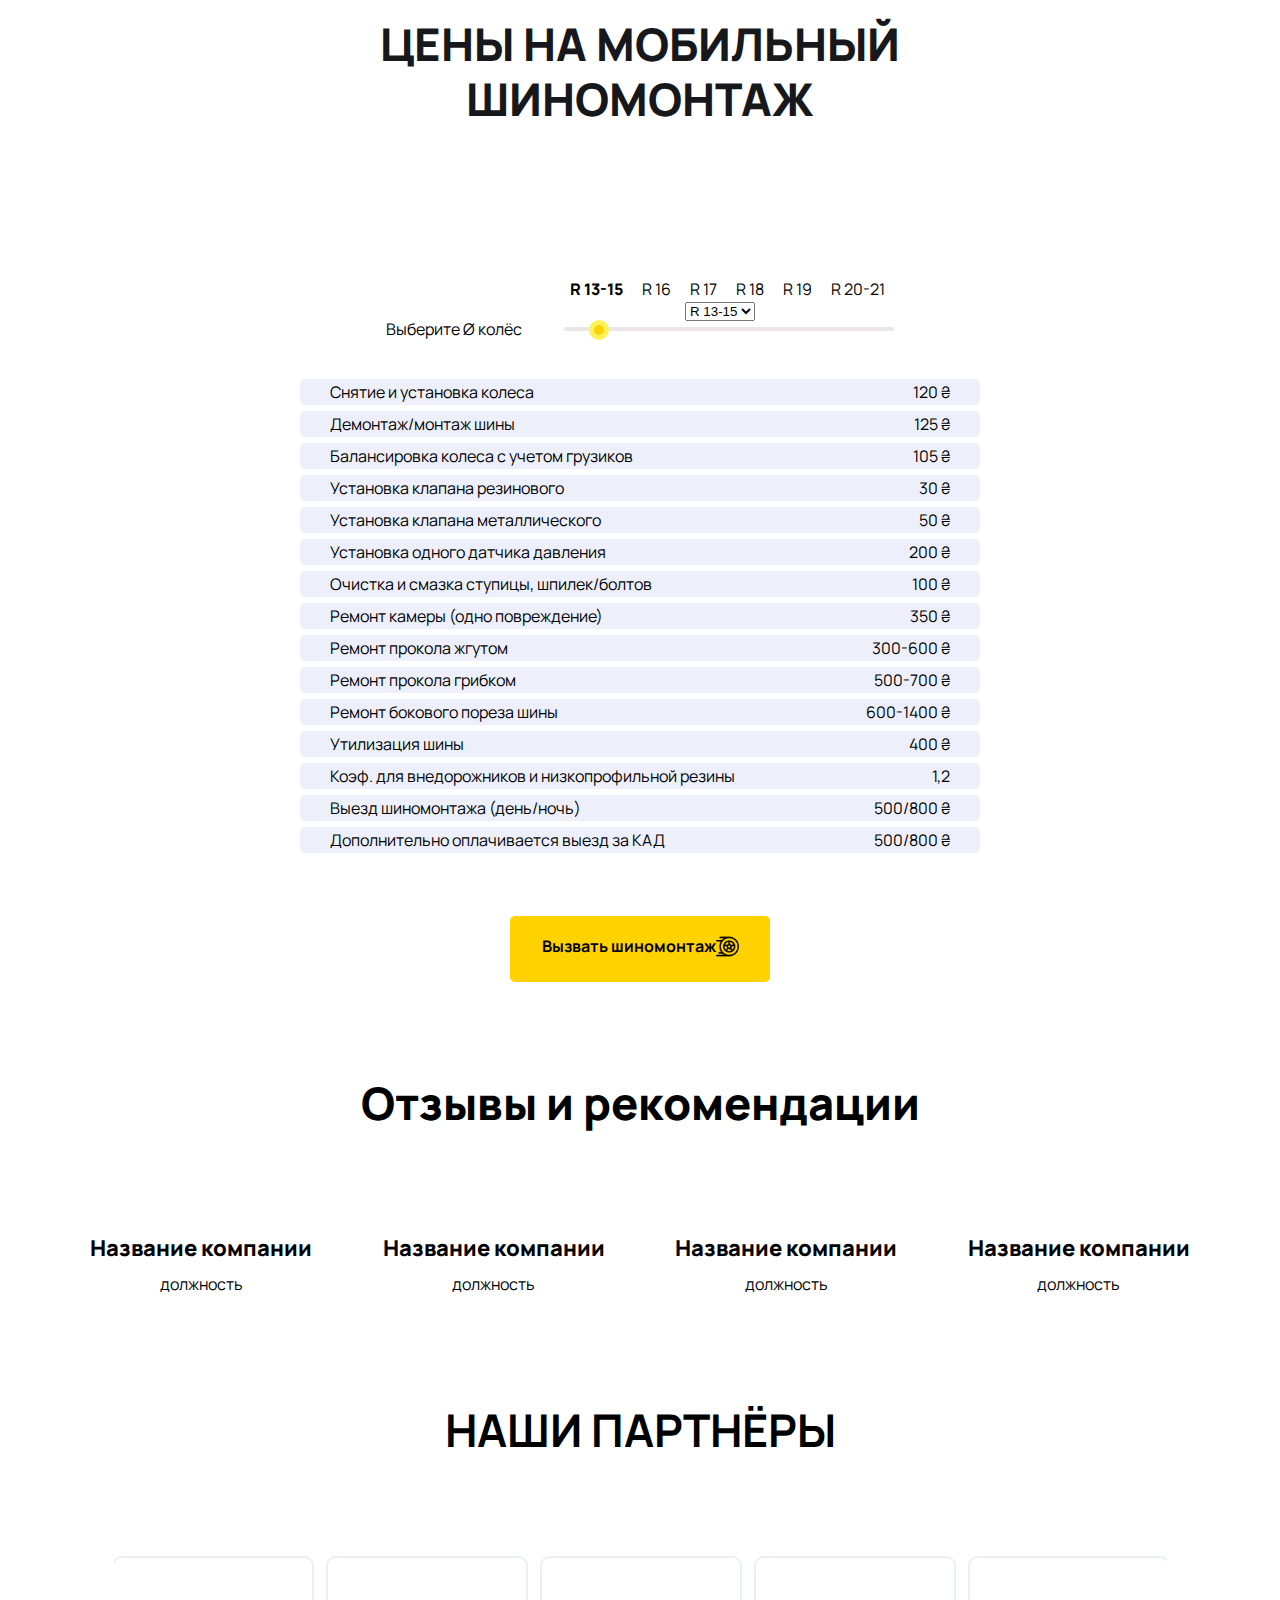
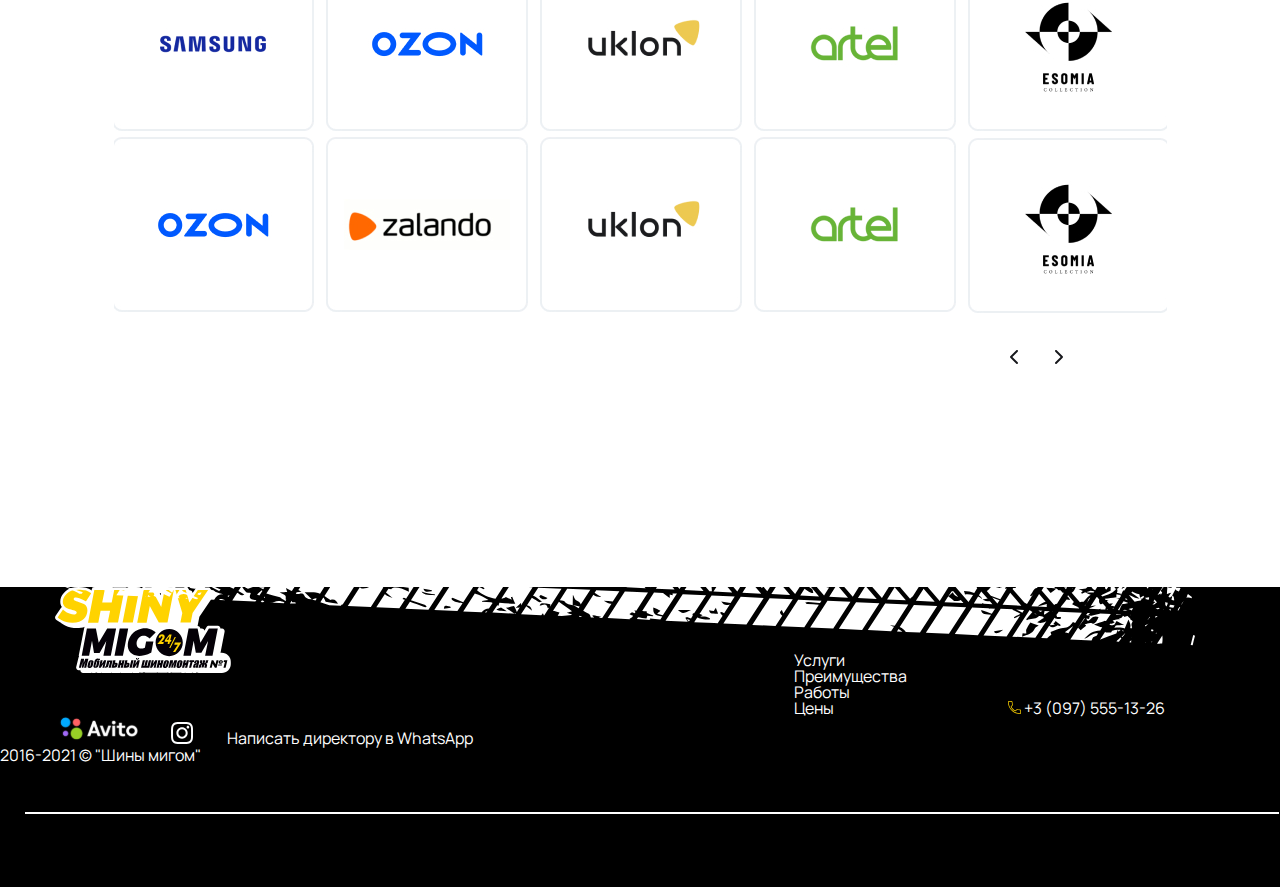
==== commit c4752f25: "some" ====
--- a/index.html
+++ b/index.html
@@ -240,15 +240,15 @@
                         <a class="tab" href='#tab-4'>R 18</a>
                         <a class="tab" href='#tab-5'>R 19</a>
                         <a class="tab" href='#tab-6'>R 20-21</a>
-                        <select name="overflow" id="tabs">
-                            <option class="tab tab--active" href='#tab-1' value="R_13-15">R 13-15</option>
-                            <option class="tab" href='#tab-2' value="R_16">R 16</option>
-                            <option class="tab" href='#tab-3' value="R_17">R 17</option>
-                            <option class="tab" href='#tab-4' value="R-18">R 18</option>
-                            <option class="tab" href='#tab-5' value="R_19">R 19</option>
-                            <option class="tab" href='#tab-6' value="R_20-21">R 20-21</option>
-                        </select>
-                    </div>
+                    </div>
+                    <select name="overflow" id="tabs">
+                        <option class="tab tab--active" href='#tab-1' value="R_13-15">R 13-15</option>
+                        <option class="tab" href='#tab-2' value="R_16">R 16</option>
+                        <option class="tab" href='#tab-3' value="R_17">R 17</option>
+                        <option class="tab" href='#tab-4' value="R-18">R 18</option>
+                        <option class="tab" href='#tab-5' value="R_19">R 19</option>
+                        <option class="tab" href='#tab-6' value="R_20-21">R 20-21</option>
+                    </select>
                     <p class="arrow"></p>
                 </div>
                 <div class="price__text-line">
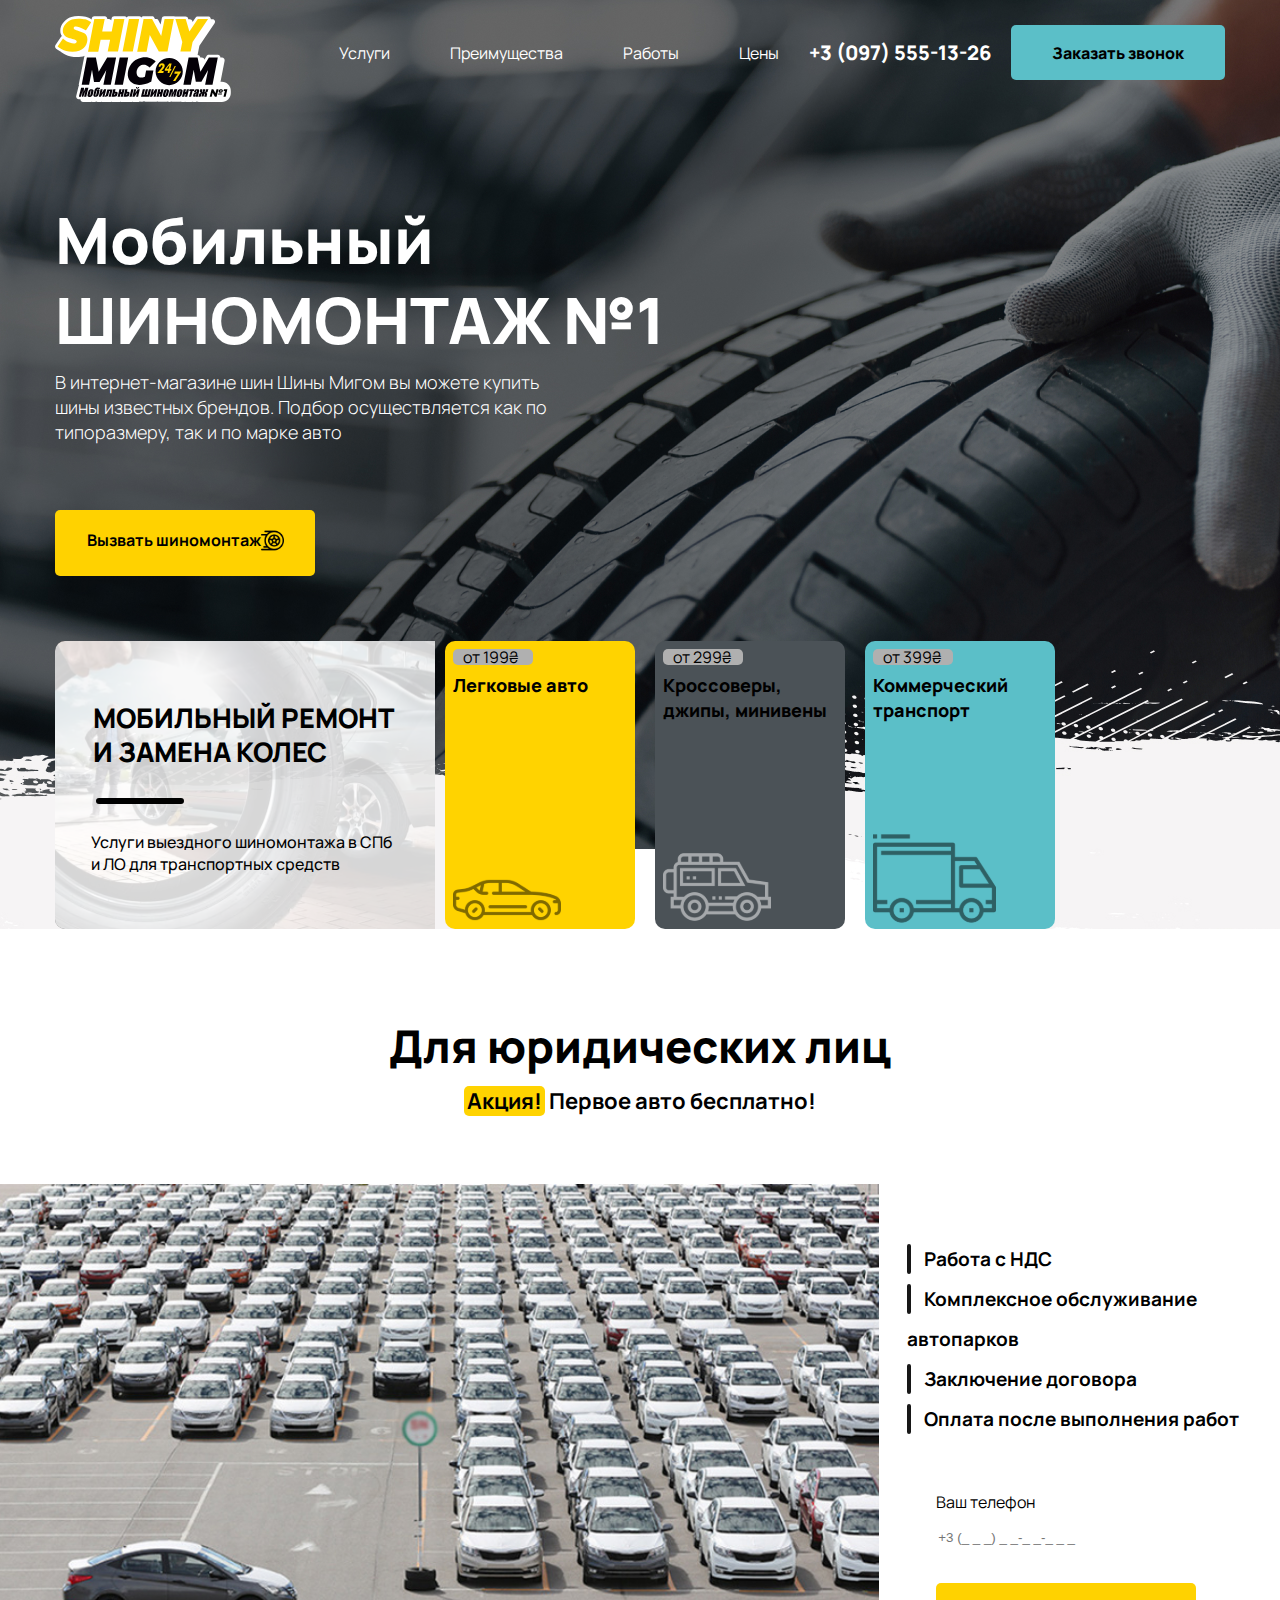
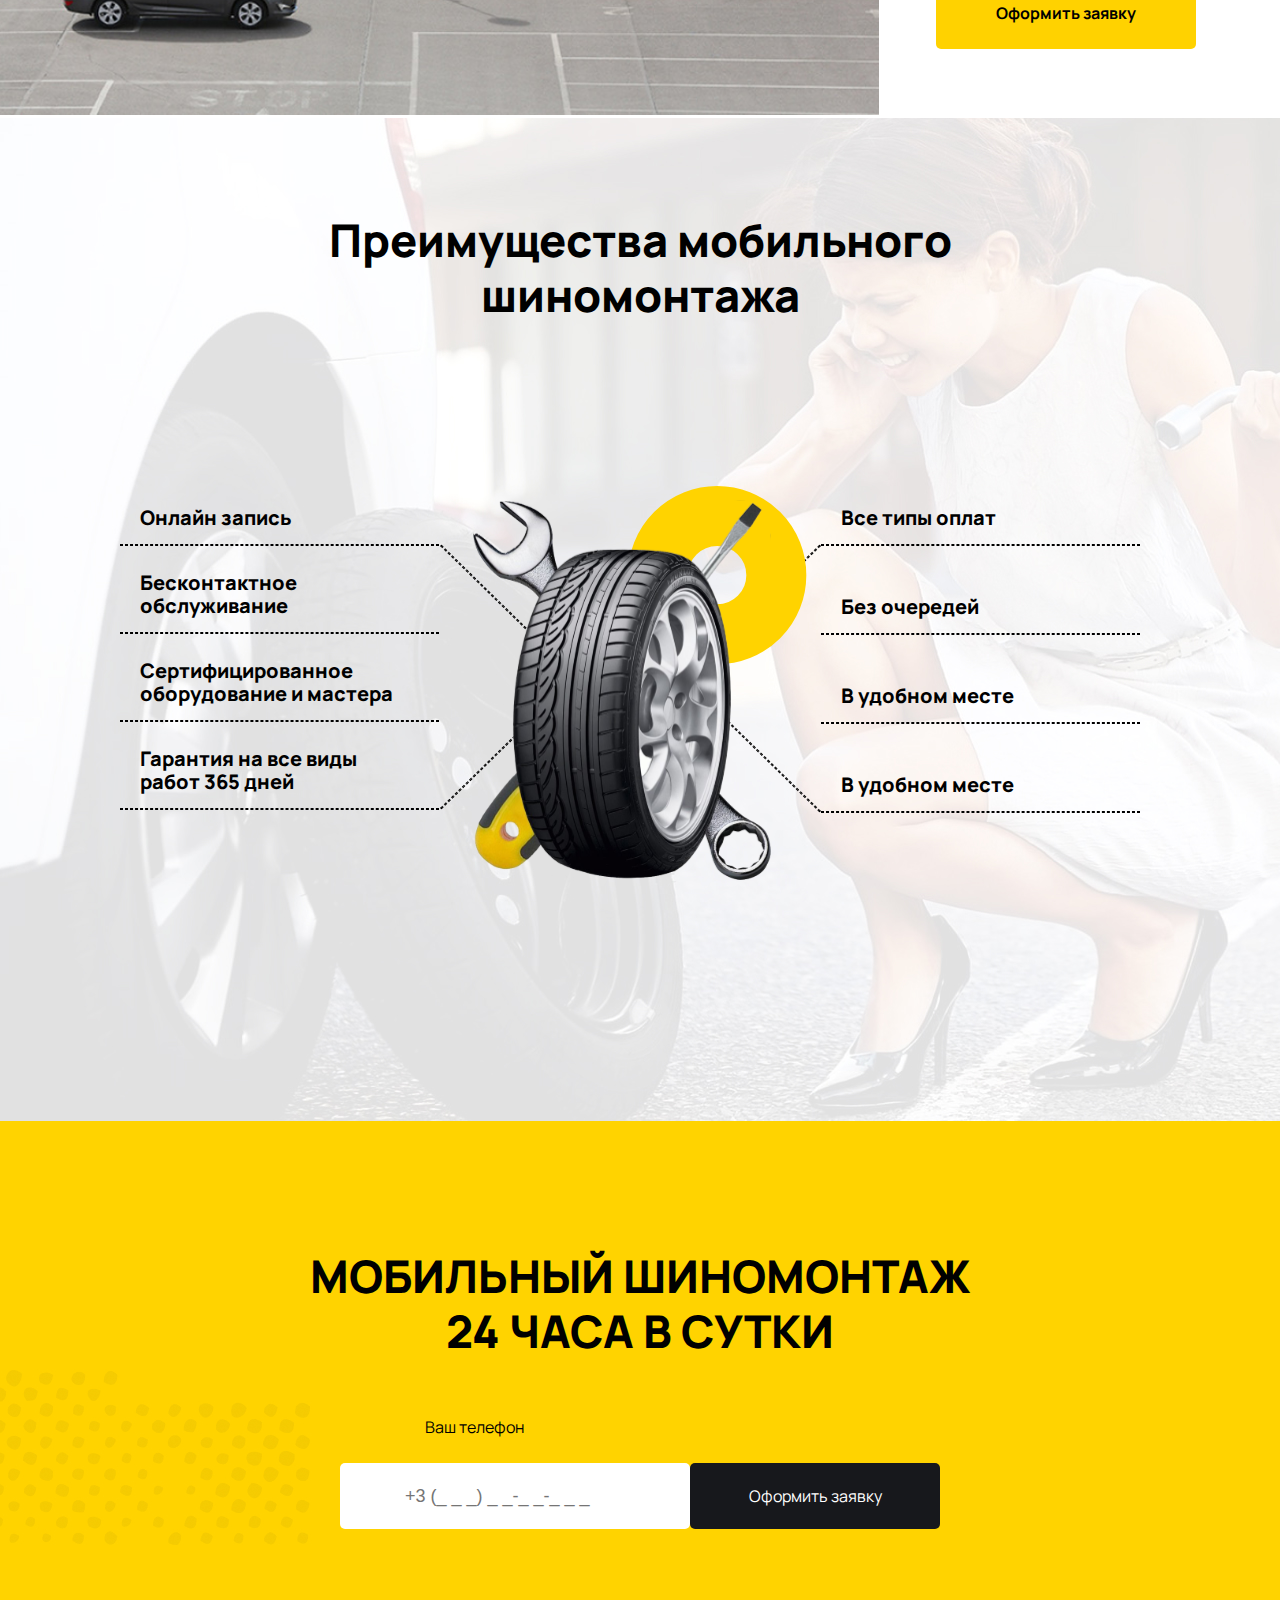
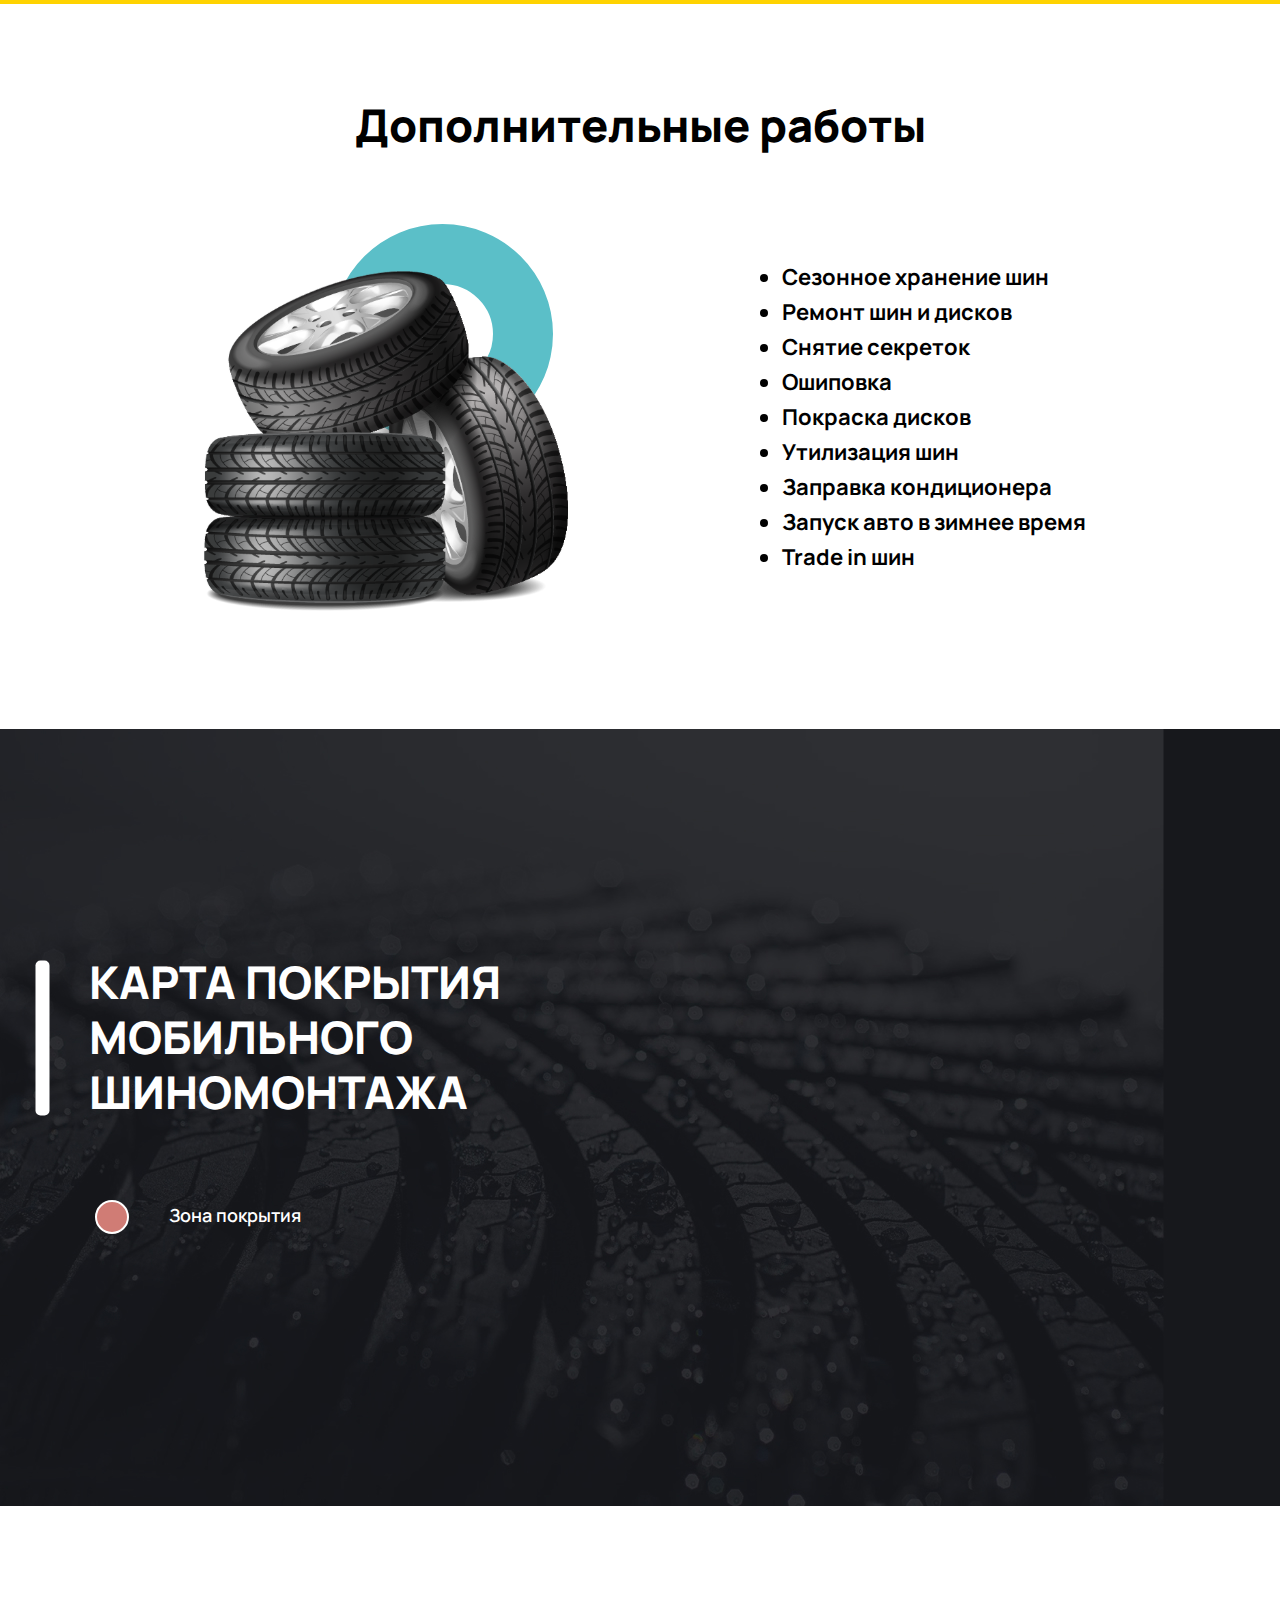
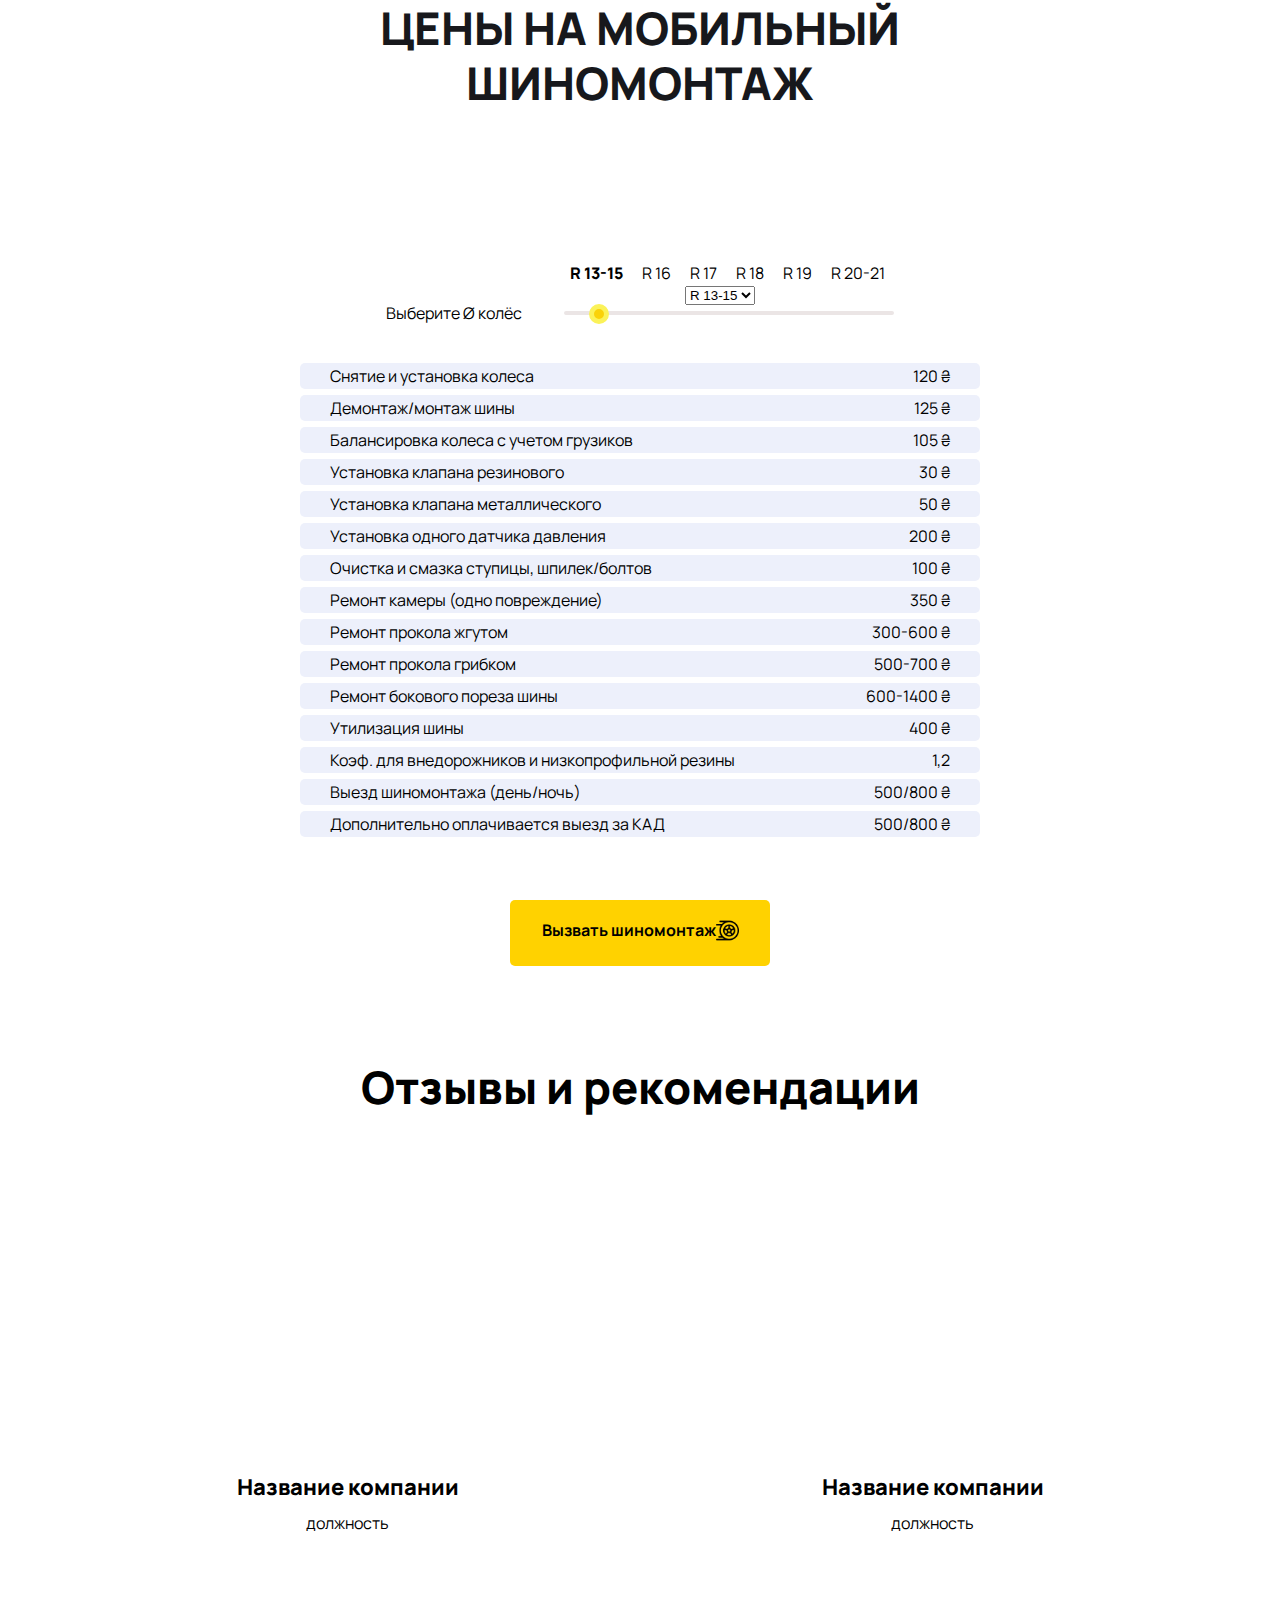
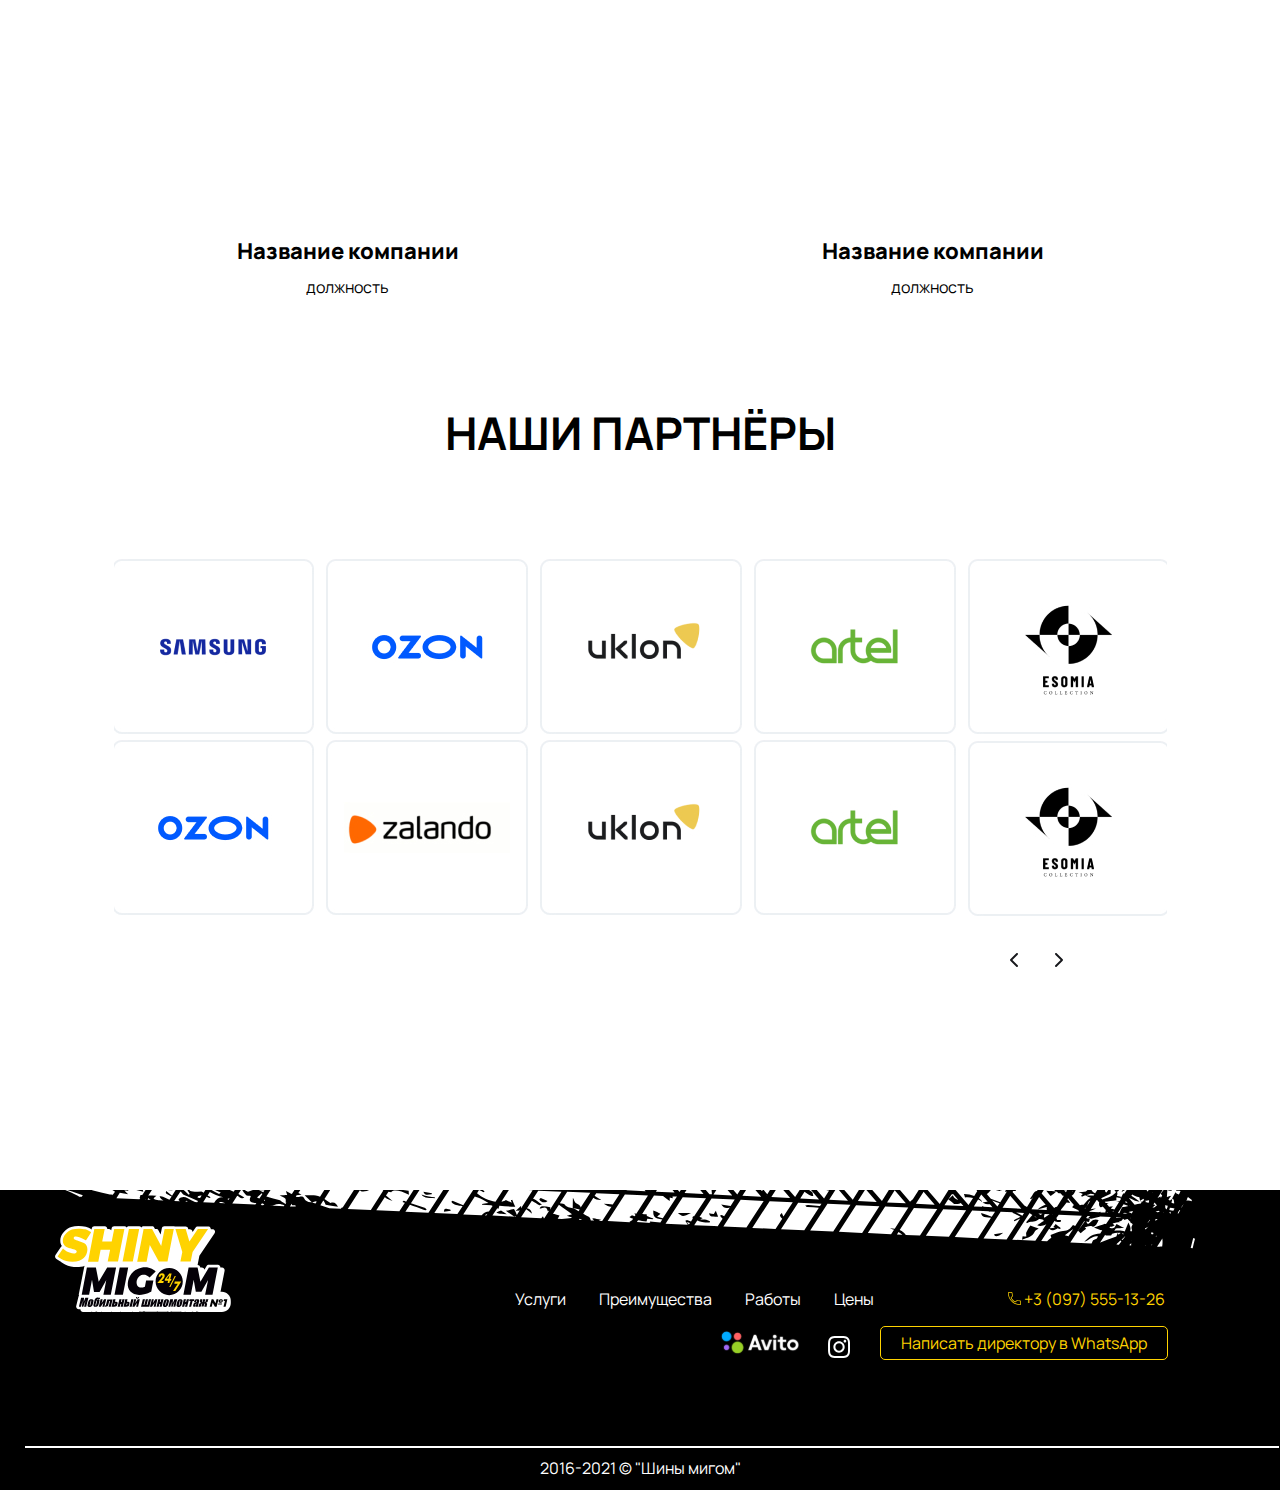
==== commit 1383e436: "some" ====
--- a/index.html
+++ b/index.html
@@ -175,7 +175,7 @@
                 </div>
             </div>
         </div>
-    </section> -->
+    </section>
 
     <div class="popup__bg">
         <div class="popup">
@@ -222,7 +222,7 @@
                     </div>
                 </div>
                 <div class="footer__map">
-                    <iframe src="https://www.google.com/maps/embed?pb=!1m18!1m12!1m3!1d175856.30456332944!2d30.557285573164474!3d46.47336544997307!2m3!1f0!2f0!3f0!3m2!1i1024!2i768!4f13.1!3m3!1m2!1s0x40c6318a0b864c43%3A0x129f8fe28cf2176c!2z0J7QtNC10YHRgdCwLCDQntC00LXRgdGB0LrQsNGPINC-0LHQu9Cw0YHRgtGMLCDQo9C60YDQsNC40L3QsCwgNjUwMDA!5e0!3m2!1sru!2spl!4v1652307194628!5m2!1sru!2spl"></iframe>
+                    <iframe class="map__iframe" src="https://www.google.com/maps/embed?pb=!1m18!1m12!1m3!1d175856.30456332944!2d30.557285573164474!3d46.47336544997307!2m3!1f0!2f0!3f0!3m2!1i1024!2i768!4f13.1!3m3!1m2!1s0x40c6318a0b864c43%3A0x129f8fe28cf2176c!2z0J7QtNC10YHRgdCwLCDQntC00LXRgdGB0LrQsNGPINC-0LHQu9Cw0YHRgtGMLCDQo9C60YDQsNC40L3QsCwgNjUwMDA!5e0!3m2!1sru!2spl!4v1652307194628!5m2!1sru!2spl"></iframe>
                 </div>
             </div>
         </div>
@@ -241,7 +241,7 @@
                         <a class="tab" href='#tab-5'>R 19</a>
                         <a class="tab" href='#tab-6'>R 20-21</a>
                     </div>
-                    <select name="overflow" id="tabs">
+                    <select name="overflow" id="selectMobile">
                         <option class="tab tab--active" href='#tab-1' value="R_13-15">R 13-15</option>
                         <option class="tab" href='#tab-2' value="R_16">R 16</option>
                         <option class="tab" href='#tab-3' value="R_17">R 17</option>
@@ -733,10 +733,10 @@
     </section>
 
     <footer class="footer">
-        <img src="images/footer.svg" alt="" class="footer__img">
+        <img class="footer__img" src="images/footer.svg" alt="">
         <div class="container">
             <div class="footer__content">
-                <img class="footer__logo" src="images/footer__logo.svg" alt="">
+                <img class="footer__logo-img" src="images/footer__logo.svg" alt="">
                 <div class="footer__inner">
                     <ul class="footer__list">
                         <li class="footer__text"><a href="#" class="footer__link">Услуги</a> </li>
@@ -763,8 +763,8 @@
     <script src="https://ajax.googleapis.com/ajax/libs/jquery/3.4.1/jquery.min.js"></script>
     <script src="js/slick.min.js"></script>
     <script src="js/jquery.fancybox.min.js"></script>
+    <script src="js/select2.min.js"></script>
     <script src="js/min.js"></script>
-    <script src="js/select2.min.js"></script>
 
 </body>
 
--- a/css/style.css
+++ b/css/style.css
@@ -12,8 +12,6 @@
     font-style: normal;
     font-family: "Manrope", sans-serif;
 }
-
-.price .tab {}
 
 ul {
     list-style: none;
@@ -576,7 +574,7 @@
 }
 
 .footer__map,
-iframe {
+.map__iframe {
     height: 777px;
     width: 800px;
     position: absolute;
@@ -812,7 +810,7 @@
 .footer__img {
     position: absolute;
     width: 76vw;
-    margin-top: -160px;
+    margin-top: -150px;
     right: 80px;
 }
 
@@ -830,14 +828,16 @@
 
 .footer__list {
     margin-left: 116px;
-}
-
-.footer__list-link {
+    display: flex;
+}
+
+.footer__link {
     margin-right: 33px;
 }
 
 .footer__phone {
     margin-left: 101px;
+    color: #FFD300;
 }
 
 .footer__namber {
@@ -855,6 +855,13 @@
 
 .instagram {
     margin-right: 30px;
+}
+
+.whatsapp {
+    color: #FFD300;
+    border: 1px solid #FFD300;
+    border-radius: 5px;
+    padding: 8px 20px;
 }
 
 .footer__whatsapp {
@@ -869,13 +876,21 @@
     width: 98vw;
     right: 1px;
     position: absolute;
-    margin-top: 65px;
-}
-
-.footer__end {
+    margin-top: 86px;
+}
+
+.footer__contact {
+    margin-top: 19px;
+    margin-right: 57px;
+    display: flex;
+    align-items: flex-end;
+    justify-content: flex-end;
+}
+
+.footer__and {
     display: flex;
     justify-content: center;
-    margin-top: 86px;
+    margin-top: 100px;
 }
 
 @media (max-width: 1660px) {
@@ -886,7 +901,7 @@
 
 @media (max-width: 1600px) {
     .footer__map,
-    iframe {
+    .map__iframe {
         height: 777px;
         width: 700px;
     }
@@ -928,7 +943,7 @@
 }
 
 @media (max-width: 1200px) {
-    iframe {
+    .map__iframe {
         width: 600px;
     }
 }
@@ -1020,7 +1035,7 @@
         margin: 0 auto;
         max-width: 1125px;
     }
-    iframe {
+    .map__iframe {
         height: 550px;
         width: 99vw;
         margin-top: 131px;
@@ -1039,6 +1054,9 @@
     }
     .reviews__title {
         margin-top: 533px;
+    }
+    .iframe {
+        margin: 0 20px;
     }
 }
 
@@ -1407,6 +1425,9 @@
         right: 30px;
         margin-top: -54px;
     }
+    .iframe {
+        width: 300px;
+    }
 }
 
 @media (max-width: 580px) {
@@ -1445,7 +1466,7 @@
         line-height: 35px;
         margin-bottom: 90px;
     }
-    iframe {
+    .map__iframe {
         height: 420px;
         margin-top: 80px;
     }
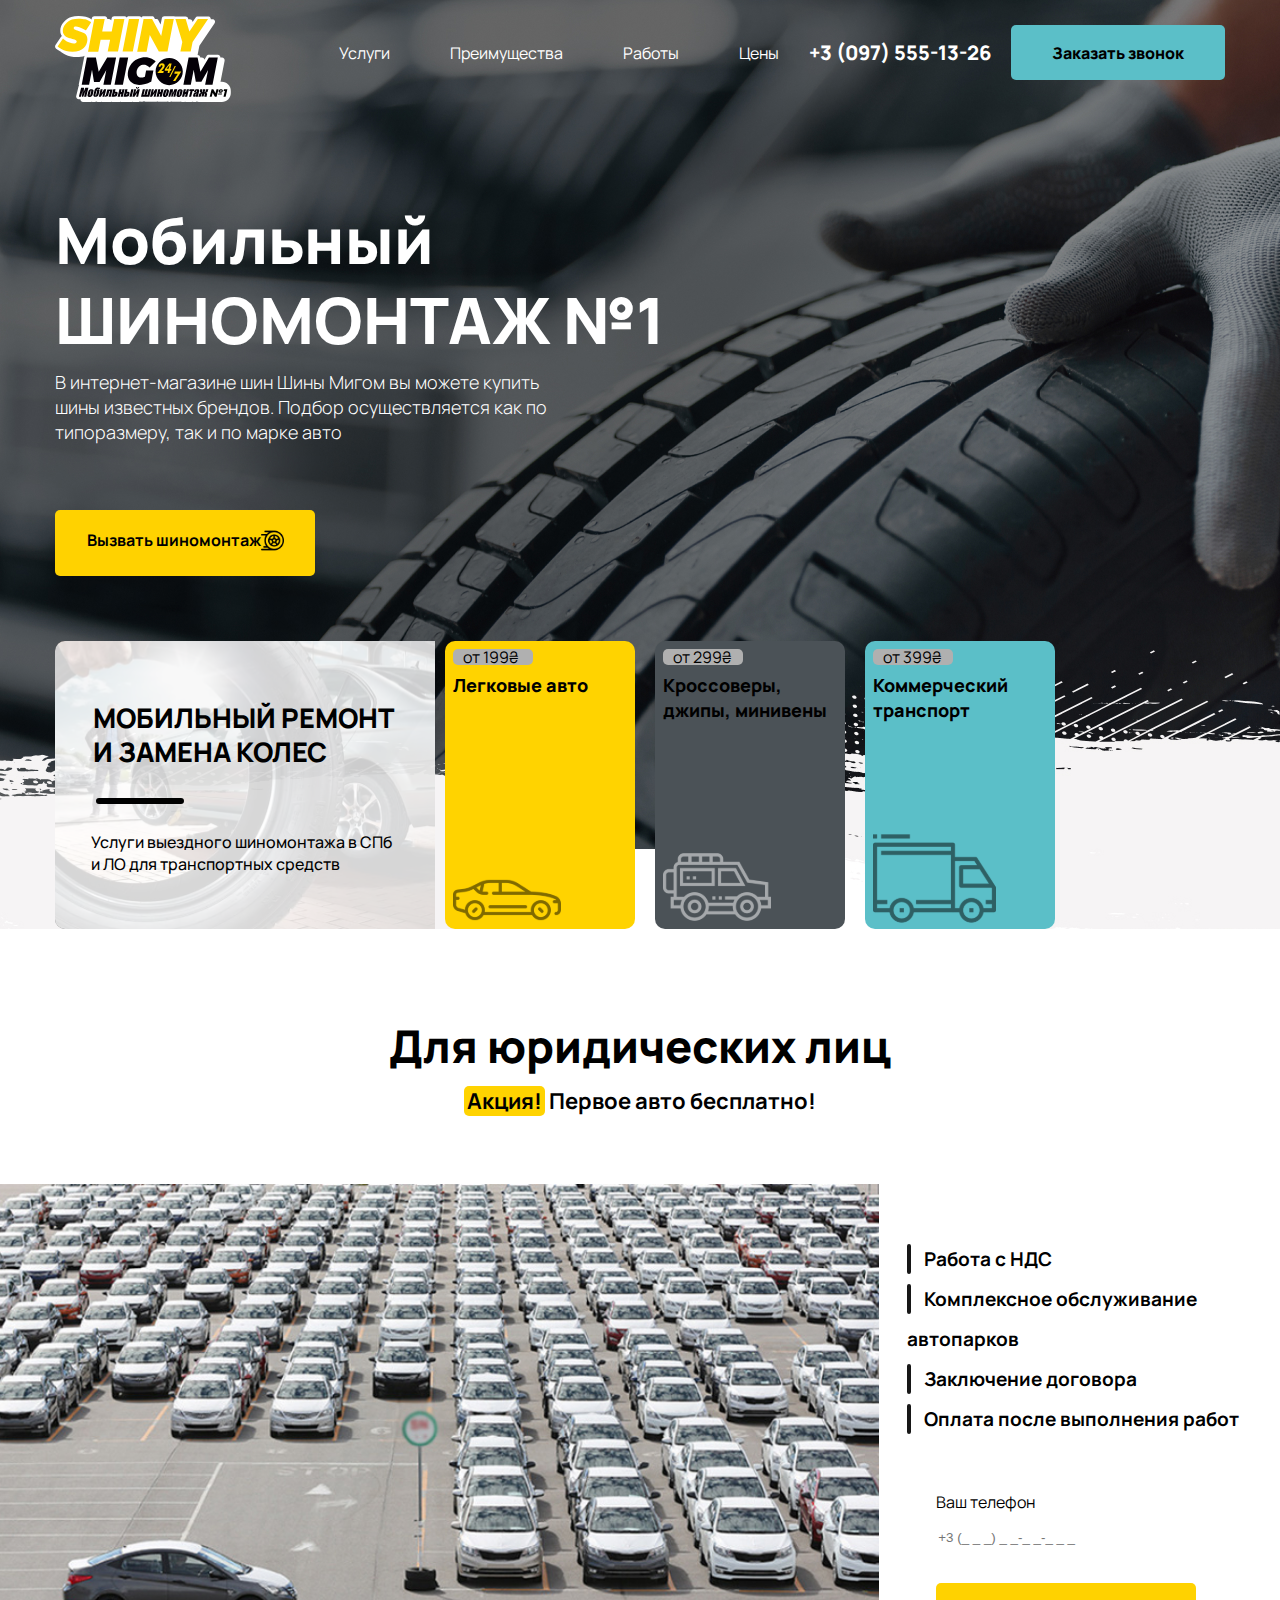
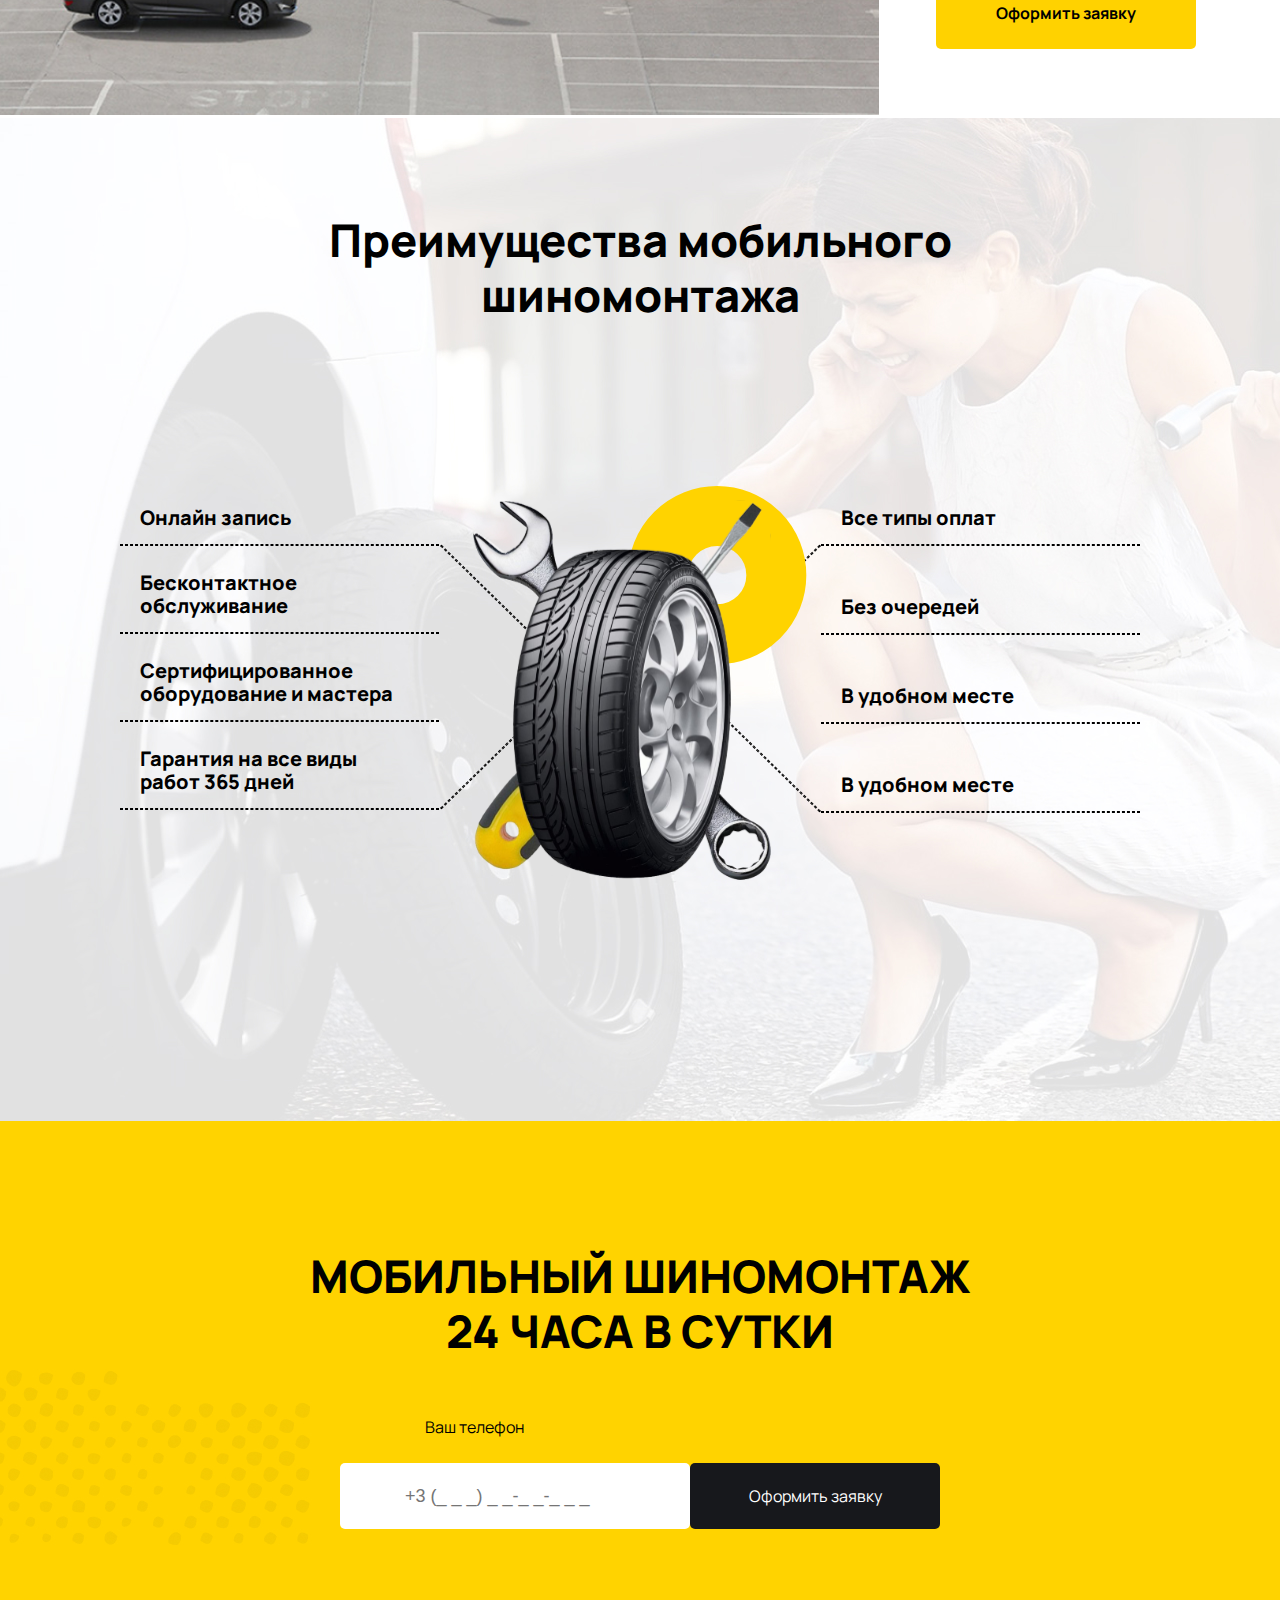
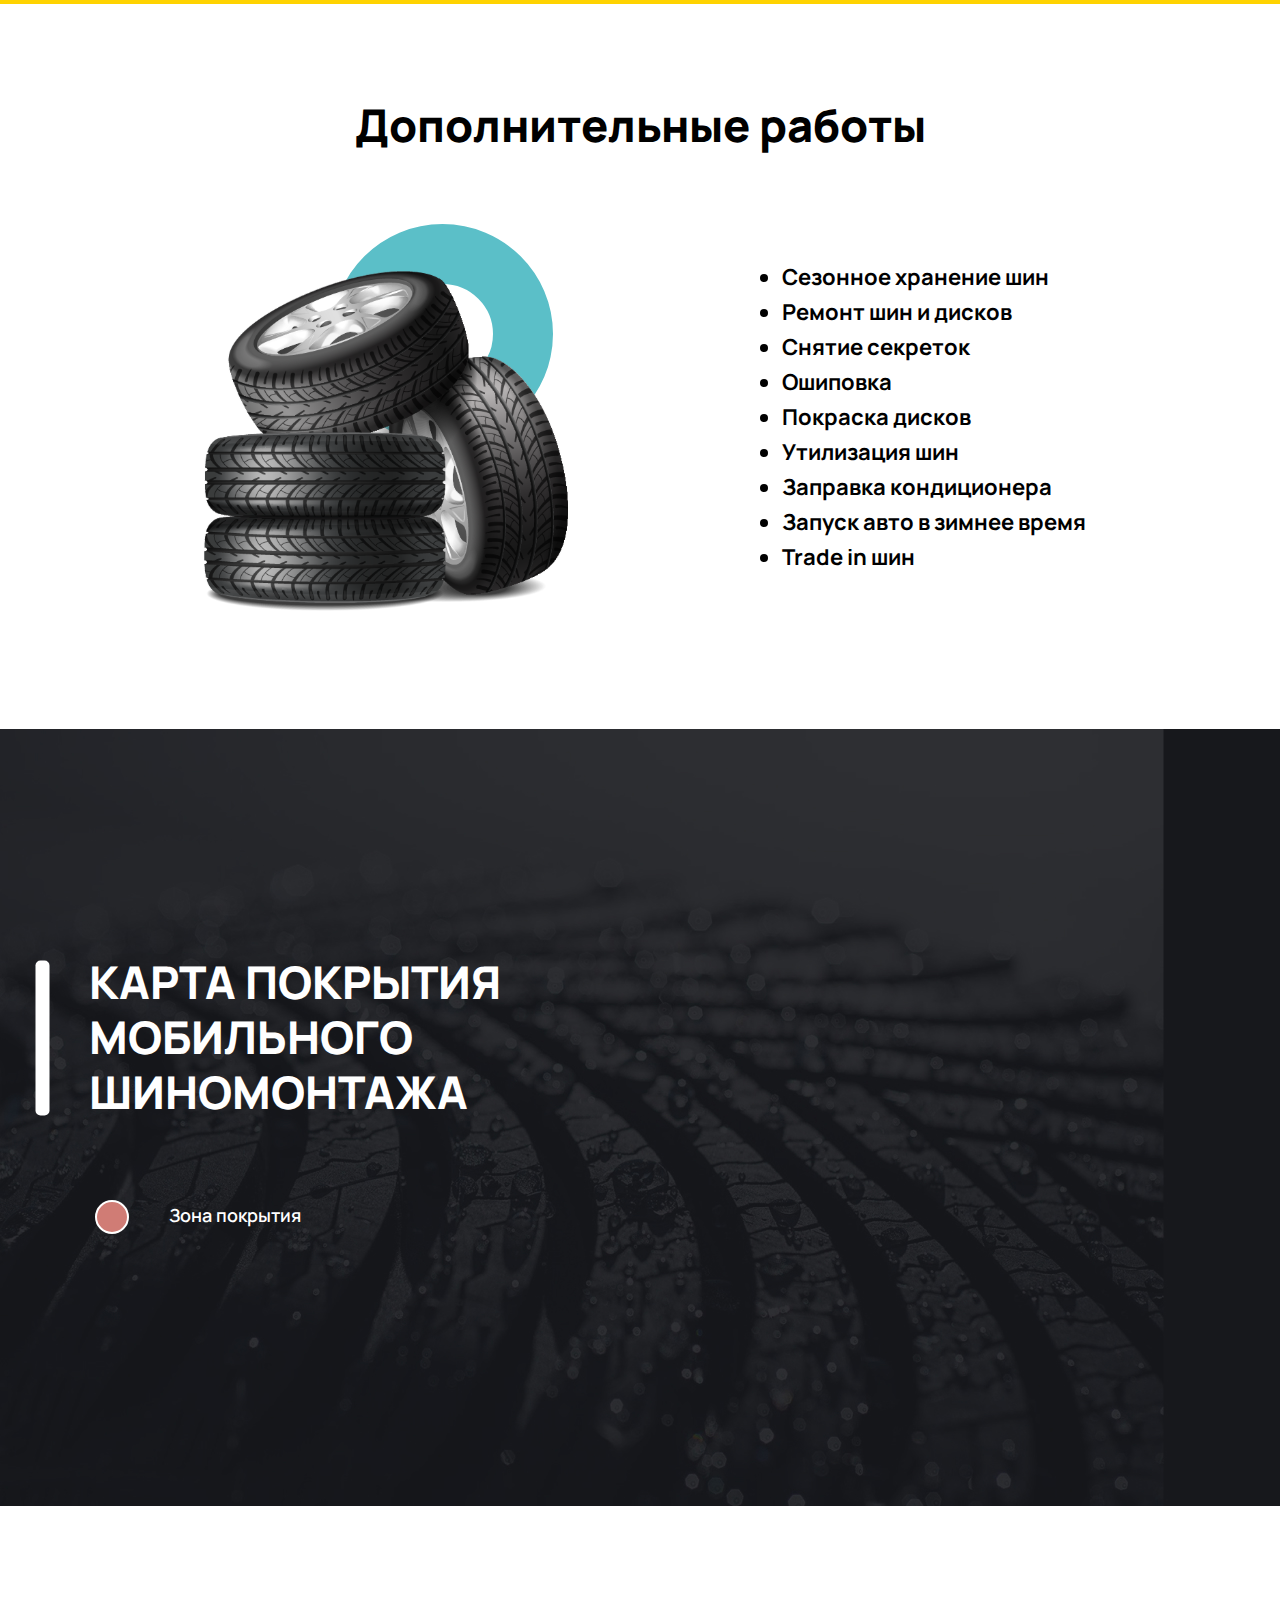
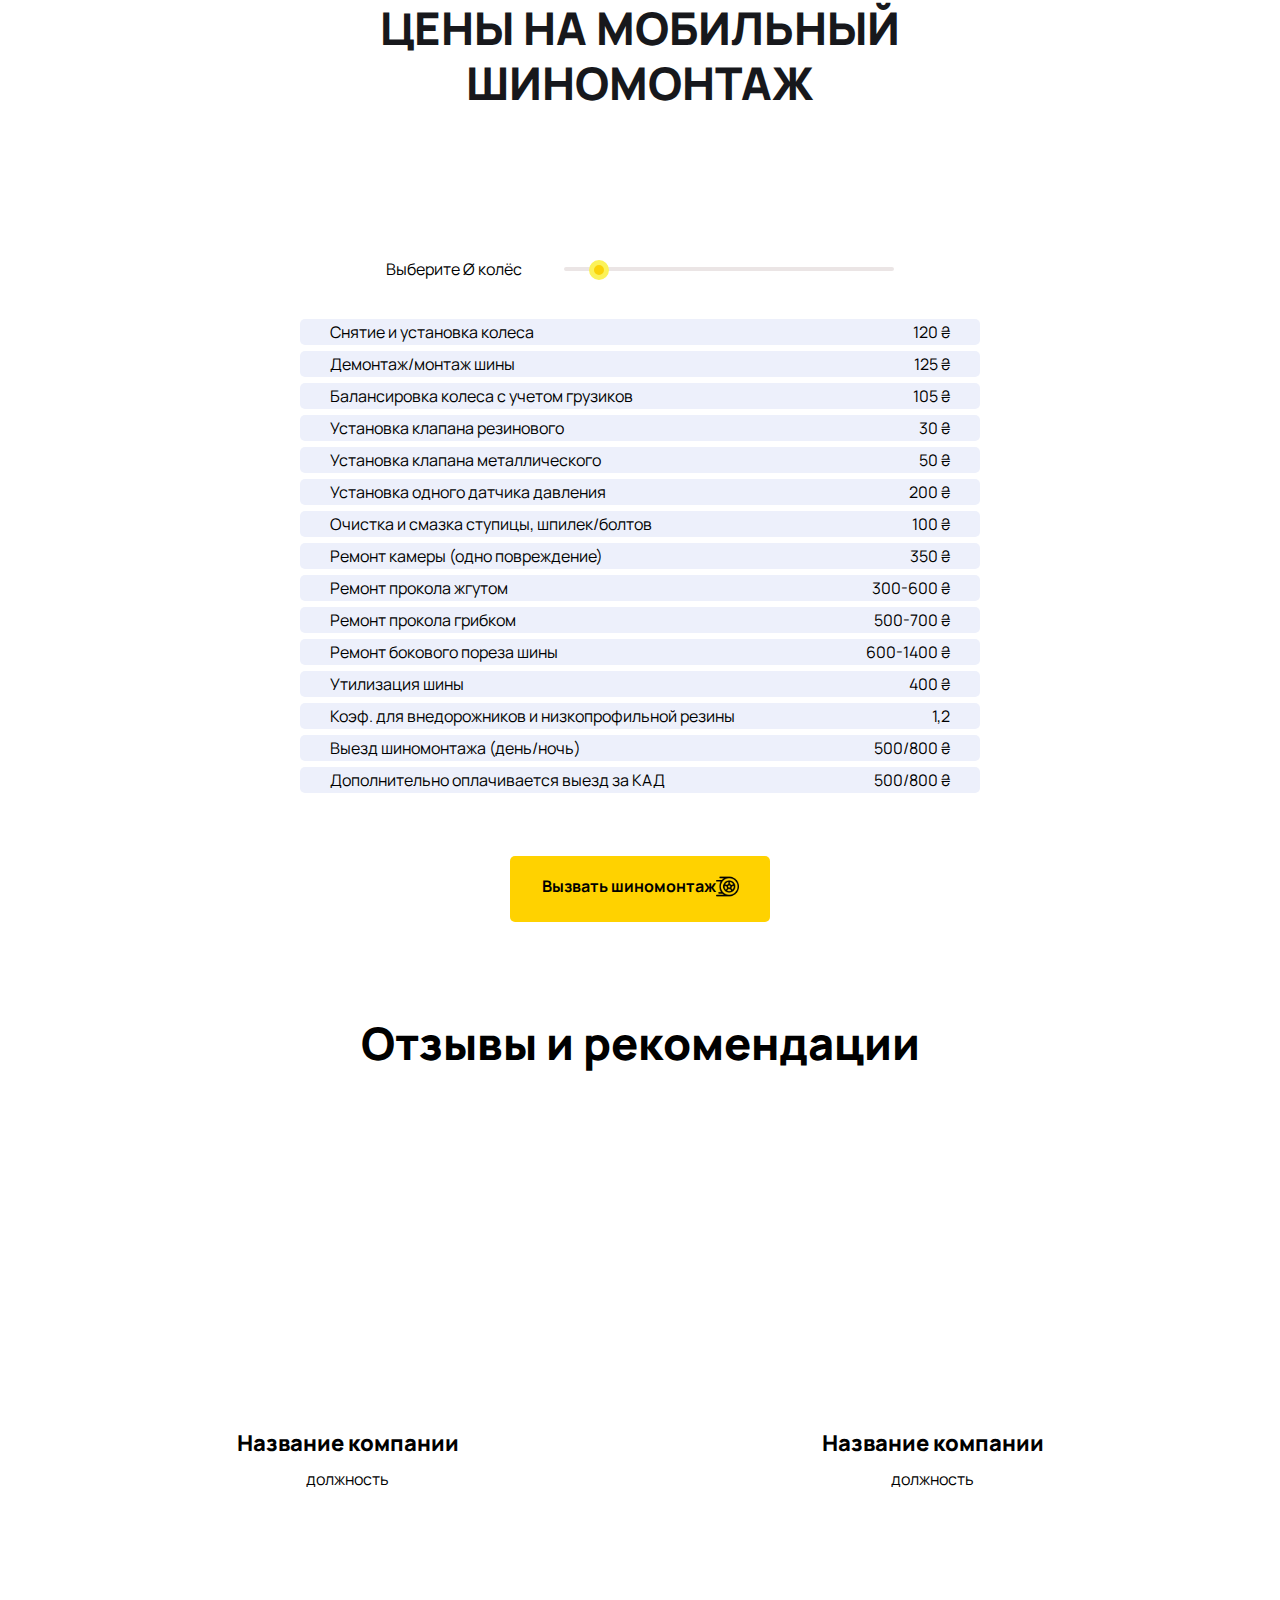
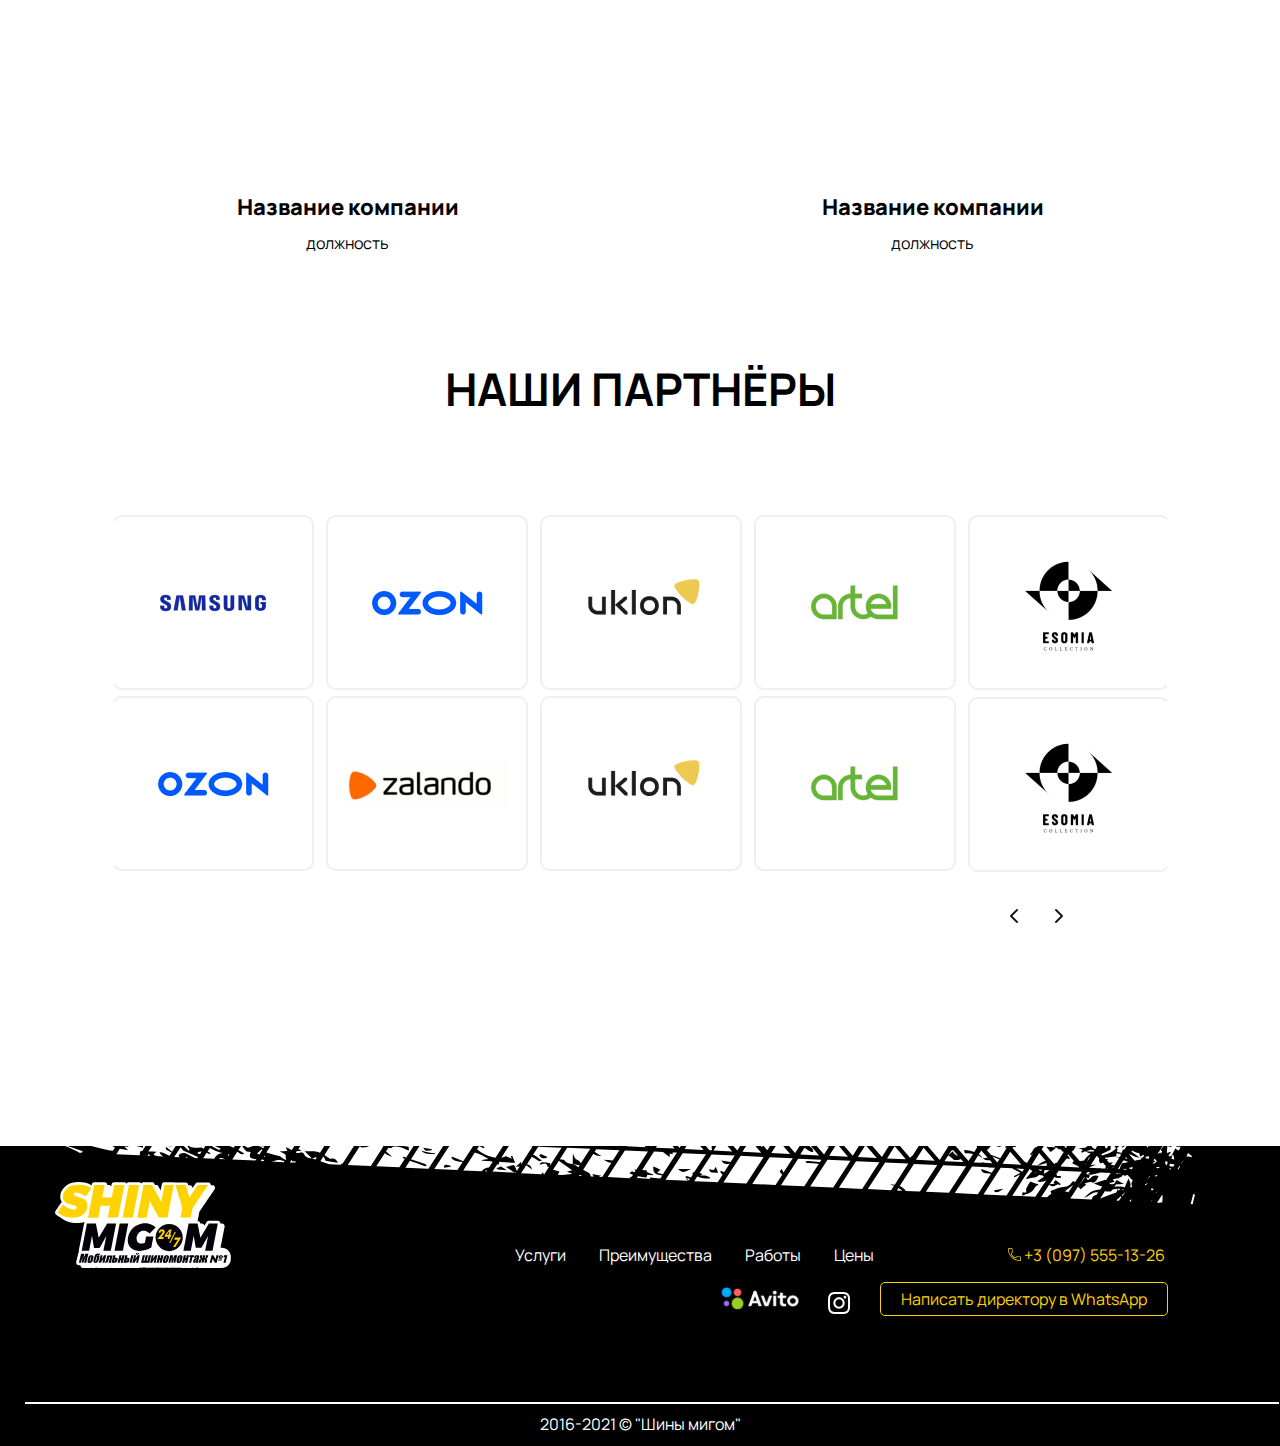
==== commit bb54e81d: "some" ====
--- a/index.html
+++ b/index.html
@@ -232,7 +232,7 @@
         <div class="container">
             <h1 class="price__title">ЦЕНЫ НА МОБИЛЬНЫЙ <br> ШИНОМОНТАЖ</h1>
             <div class="price__all">
-                <div class="tabs-wrapper">
+                <!-- <div class="tabs-wrapper">
                     <div class="tabs mobile-overflow">
                         <a class="tab tab--active" href='#tab-1'>R 13-15</a>
                         <a class="tab" href='#tab-2'>R 16</a>
@@ -250,7 +250,7 @@
                         <option class="tab" href='#tab-6' value="R_20-21">R 20-21</option>
                     </select>
                     <p class="arrow"></p>
-                </div>
+                </div> -->
                 <div class="price__text-line">
                     <p class="price__roll-text">Выберите Ø колёс</p>
                     <p class="price__line"></p>
@@ -736,7 +736,8 @@
         <img class="footer__img" src="images/footer.svg" alt="">
         <div class="container">
             <div class="footer__content">
-                <img class="footer__logo-img" src="images/footer__logo.svg" alt="">
+                <div class="logo__img-footer"> <img class="footer__logo-img" src="images/footer__logo.svg" alt="">
+                </div>
                 <div class="footer__inner">
                     <ul class="footer__list">
                         <li class="footer__text"><a href="#" class="footer__link">Услуги</a> </li>
--- a/css/style.css
+++ b/css/style.css
@@ -1110,7 +1110,7 @@
     .jeep__img {
         margin-top: -42px;
     }
-    .treller__img {
+    .truck__img {
         margin-top: -58px;
     }
     .top__item-text {
@@ -1193,8 +1193,11 @@
     .footer__img {
         margin-top: -99px;
     }
-    .footer__logo-img {
-        margin-left: 0px;
+    .logo__img-footer {
+        display: flex;
+        margin-top: 50px;
+        margin-bottom: 15px;
+        justify-content: center;
     }
     .footer__inner {
         flex-direction: column;
@@ -1217,18 +1220,19 @@
         margin-left: 0px;
         font-size: 19px;
         margin-top: 51px;
-        margin-bottom: 82px;
-    }
-    .footer__social {
-        align-items: center;
-        margin-right: -23px;
+        margin-bottom: 62px;
+    }
+    .footer__text {
+        margin-top: 20px;
+    }
+    .footer__contact {
+        margin-right: 0px;
         margin-top: 6px;
         justify-content: center;
     }
-    .footer__whatsapp {
+    .whatsapp {
         position: absolute;
-        margin-top: -557px;
-        margin-right: 26px;
+        margin-bottom: 240px;
     }
 }
 
@@ -1426,7 +1430,7 @@
         margin-top: -54px;
     }
     .iframe {
-        width: 300px;
+        width: 400px;
     }
 }
 
@@ -1556,7 +1560,7 @@
         width: 100%;
     }
     .benefits__line {
-        width: 277px;
+        width: 255px;
         margin-left: 0;
     }
     .call__24hr {
@@ -1586,6 +1590,9 @@
     .price__title {
         margin-bottom: 90px;
     }
+    .iframe {
+        width: 250px;
+    }
 }
 
 @media (max-width: 440px) {
